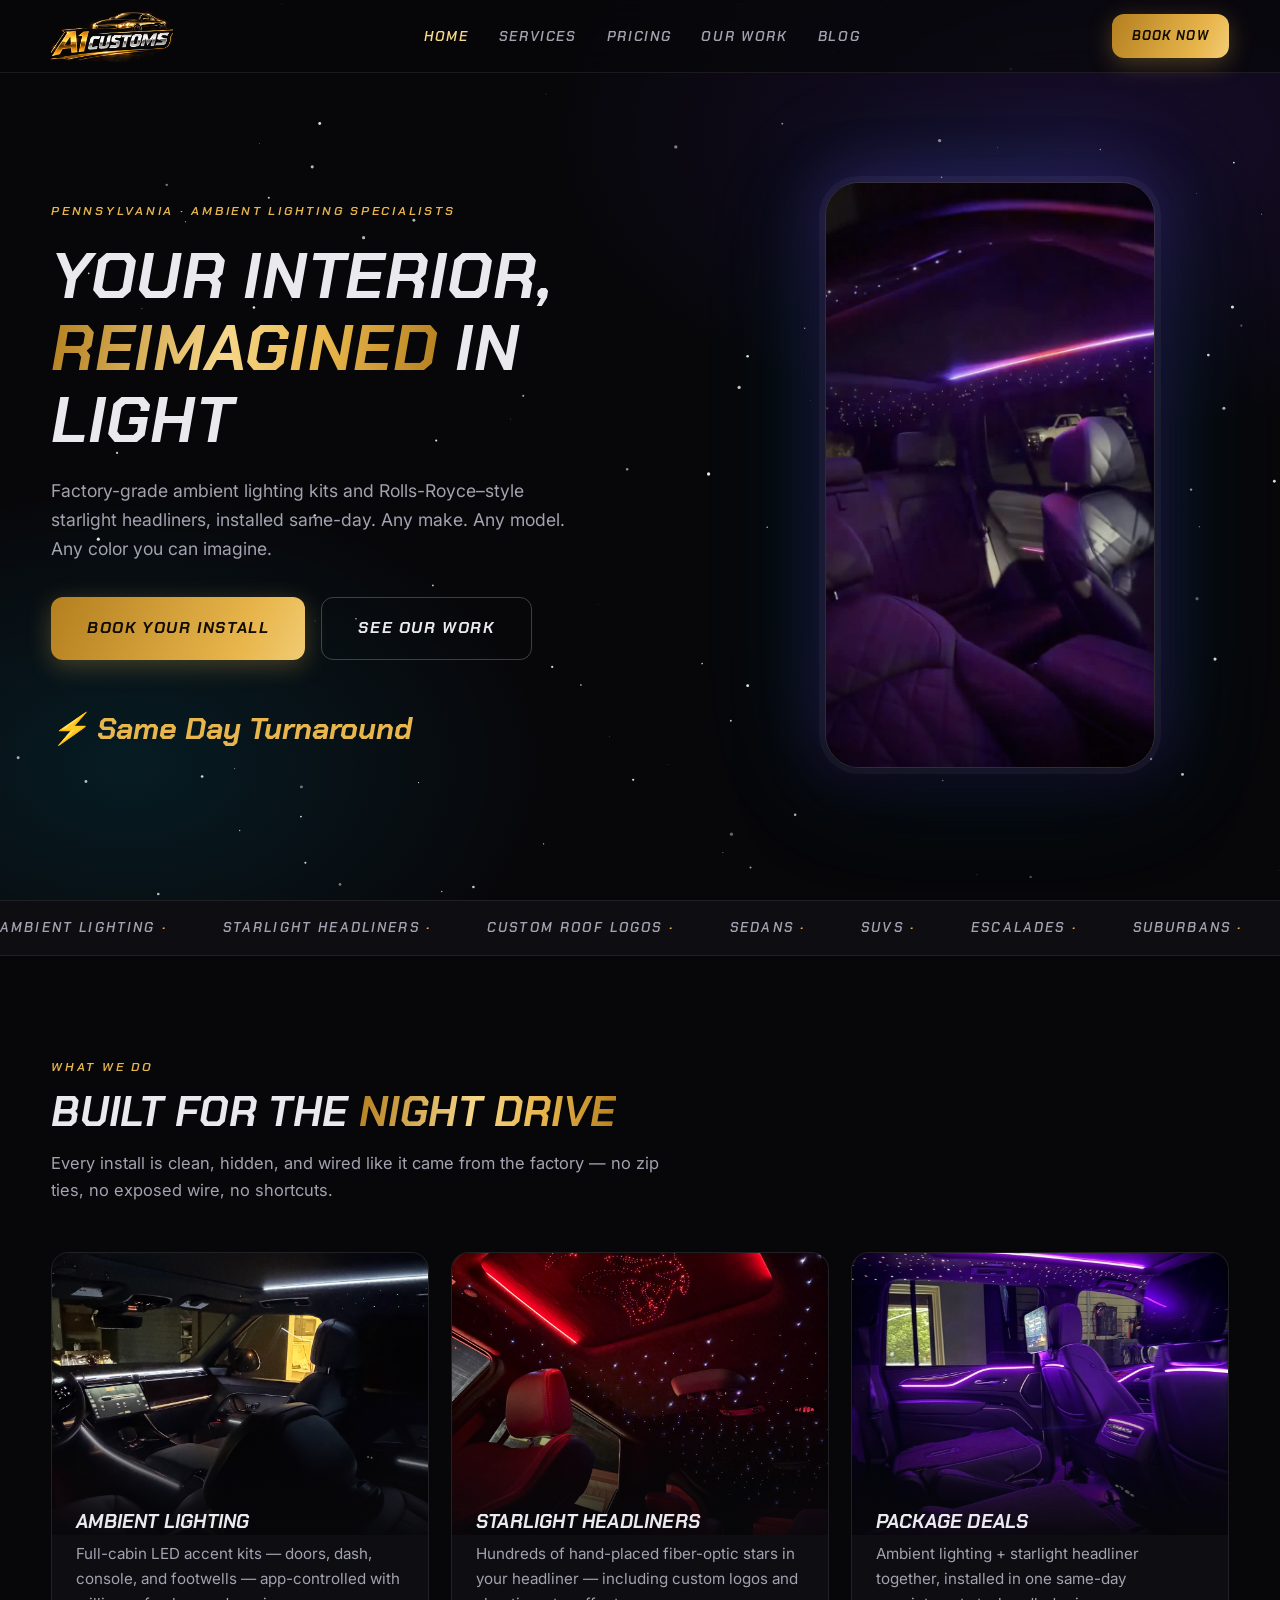
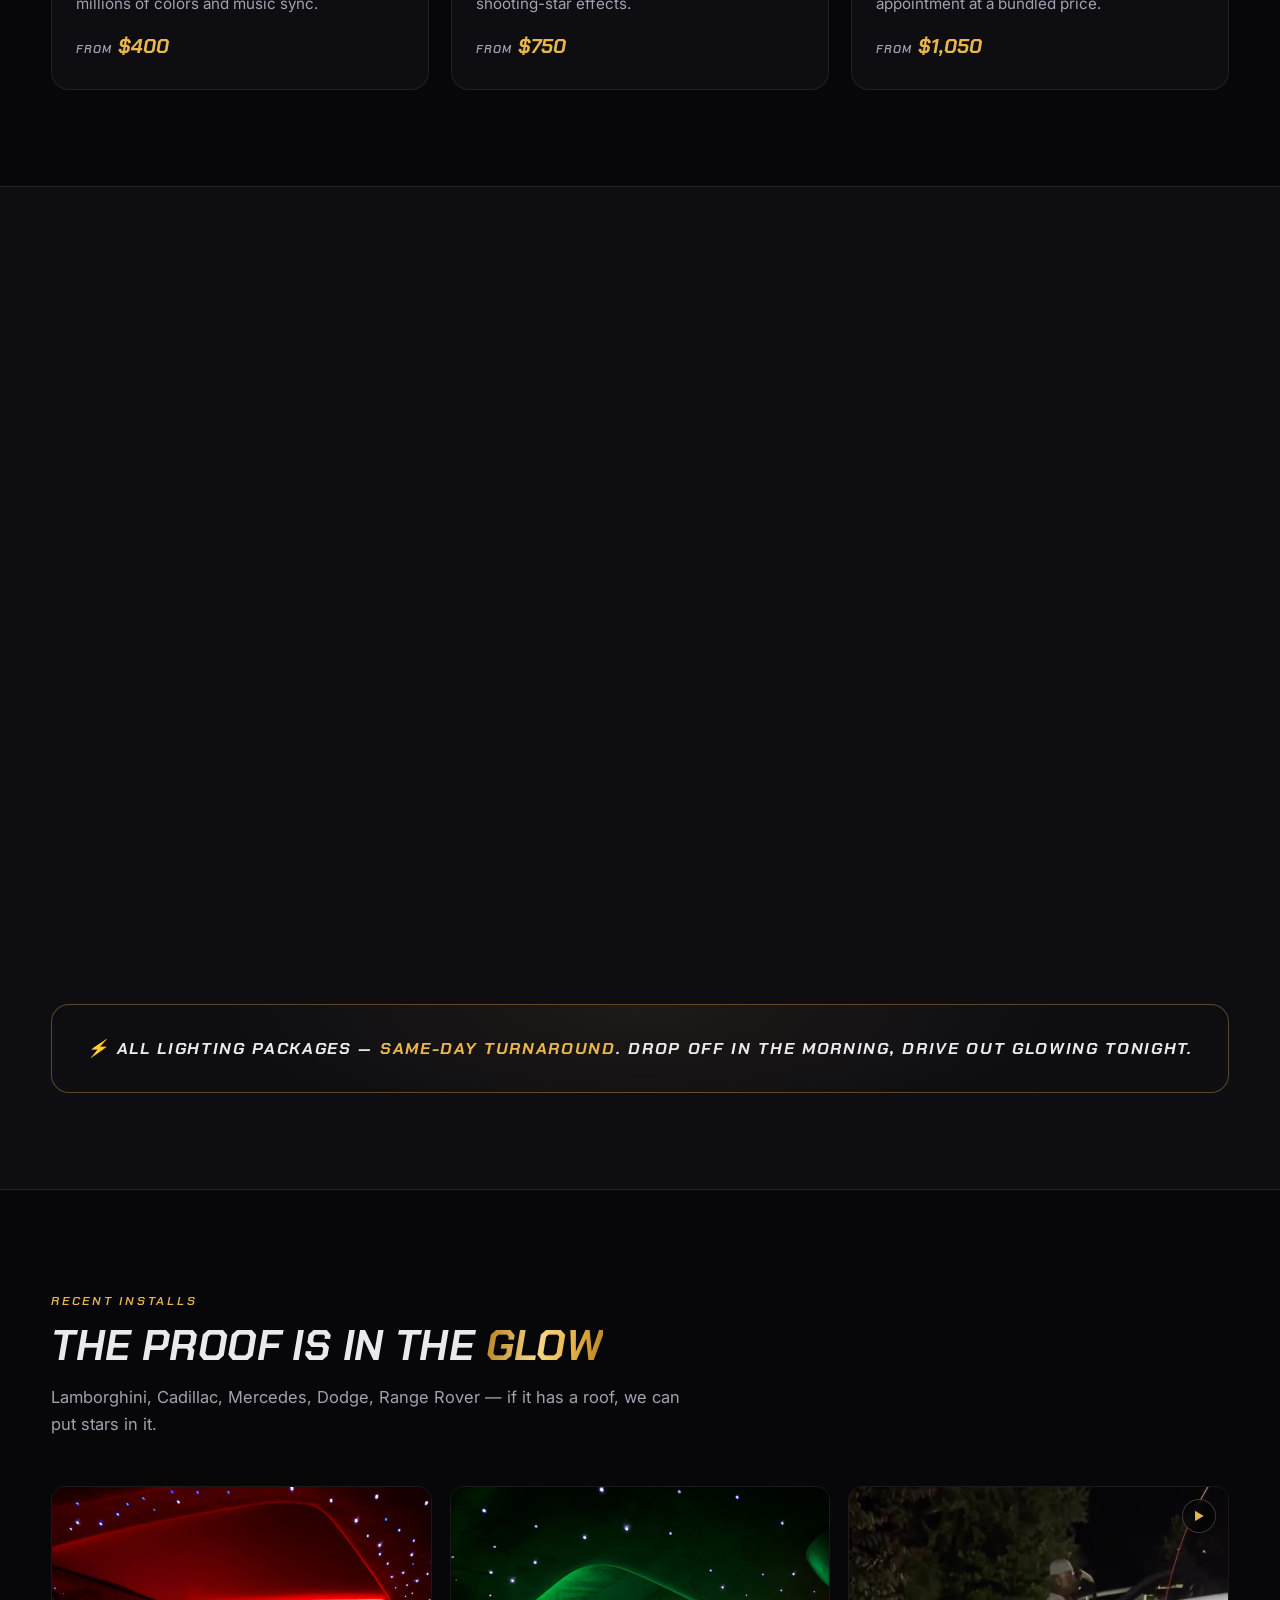
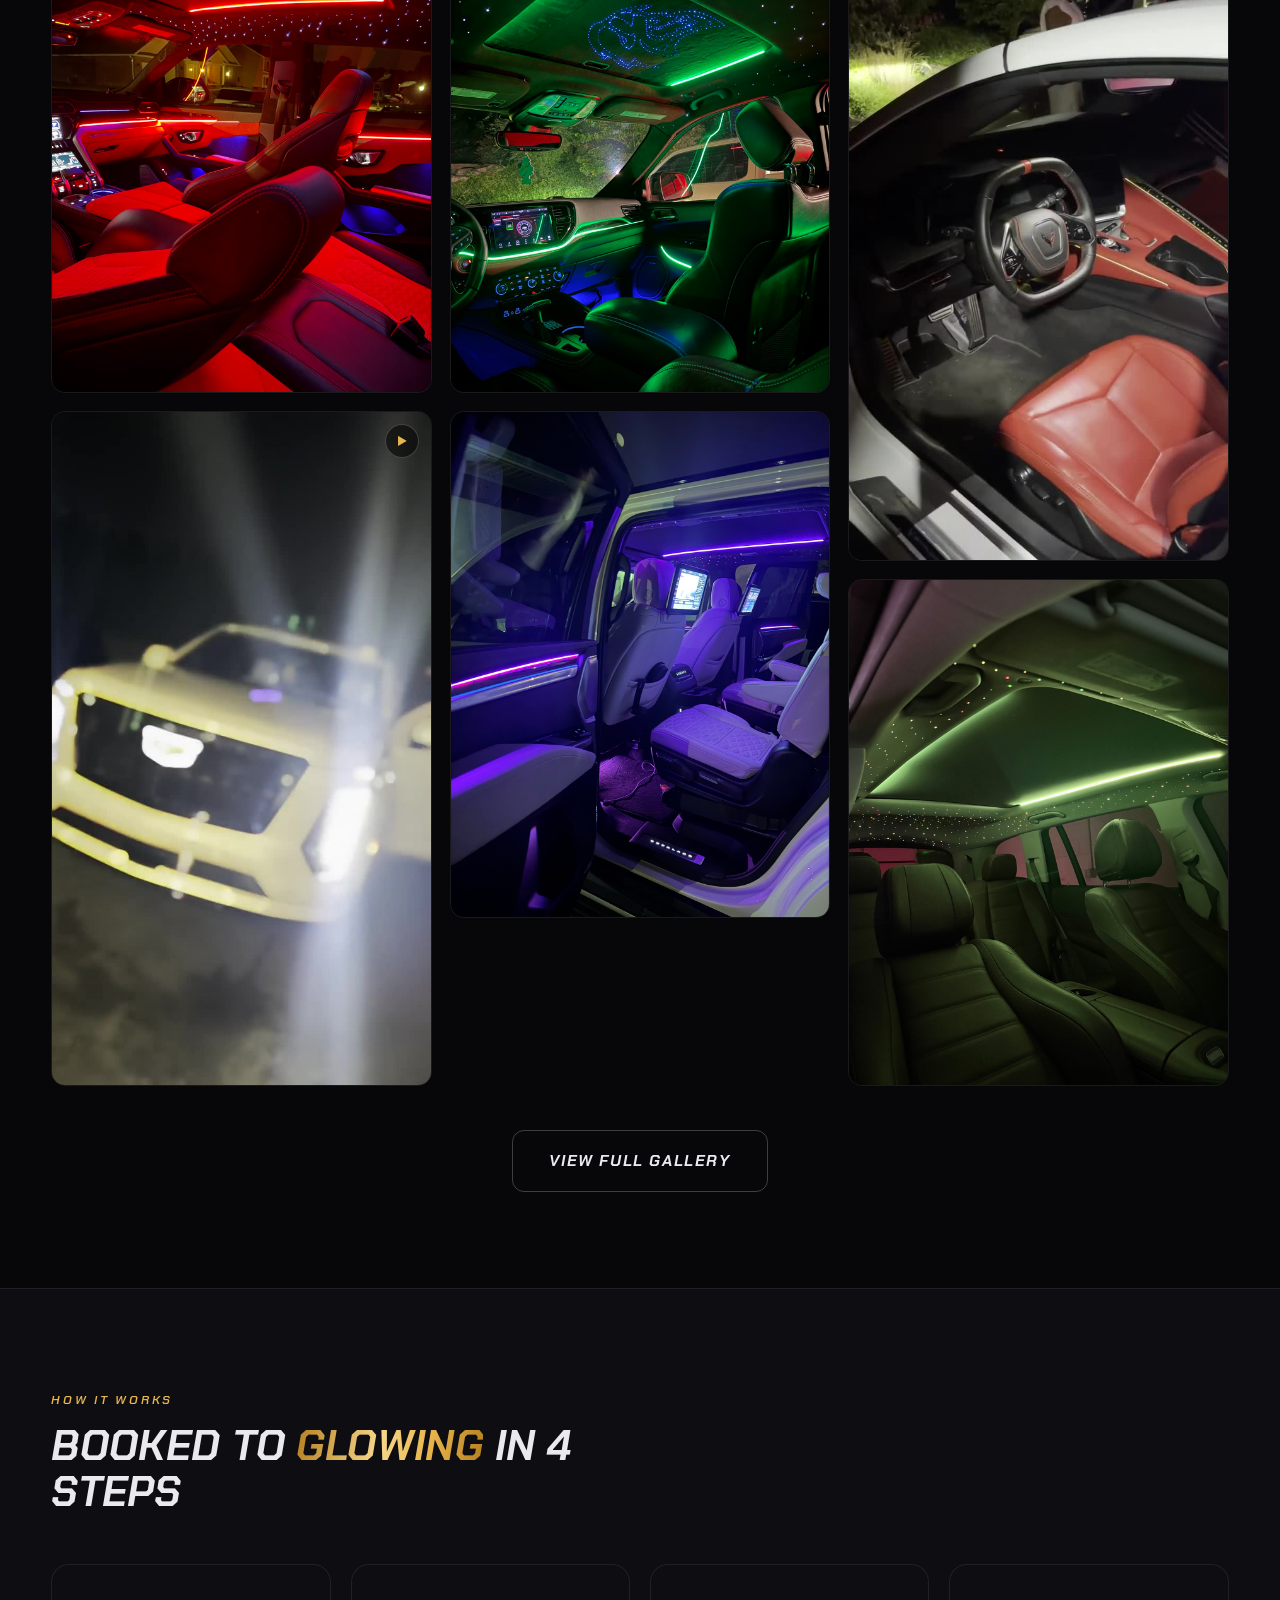
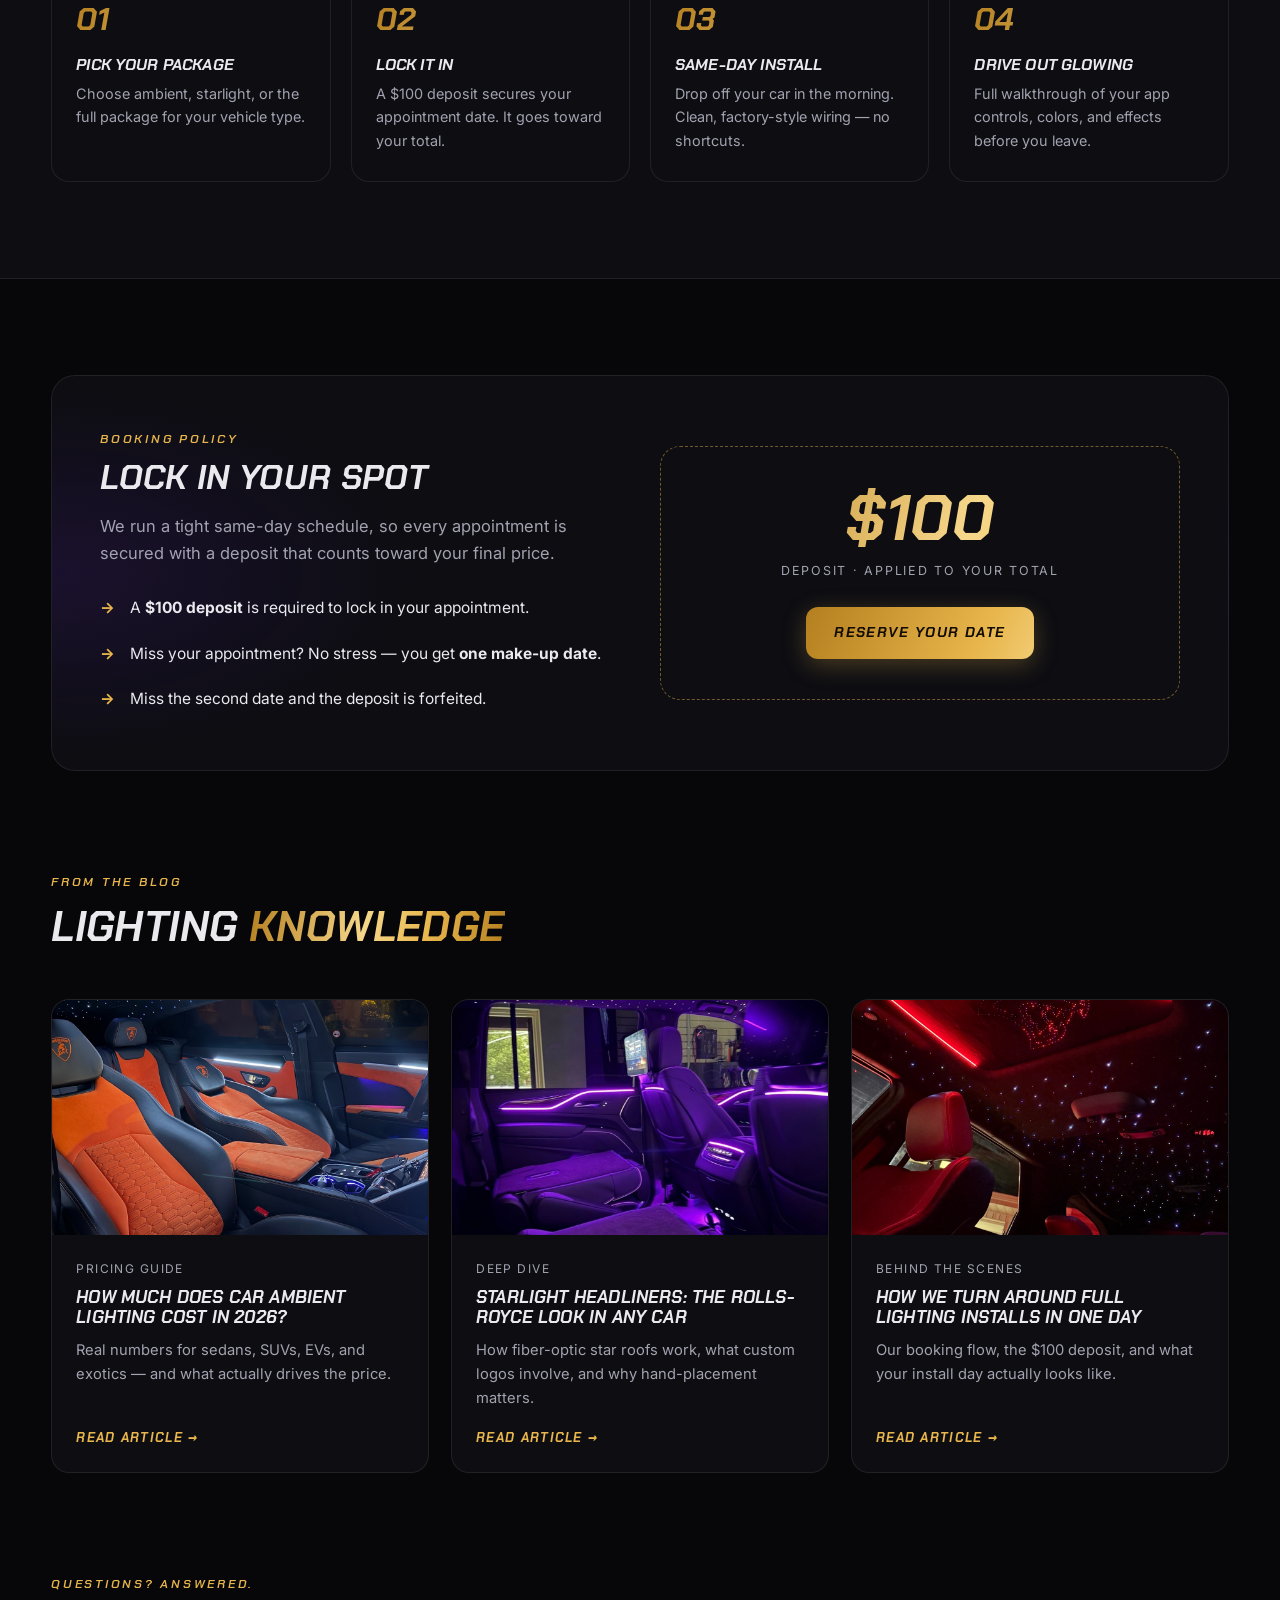
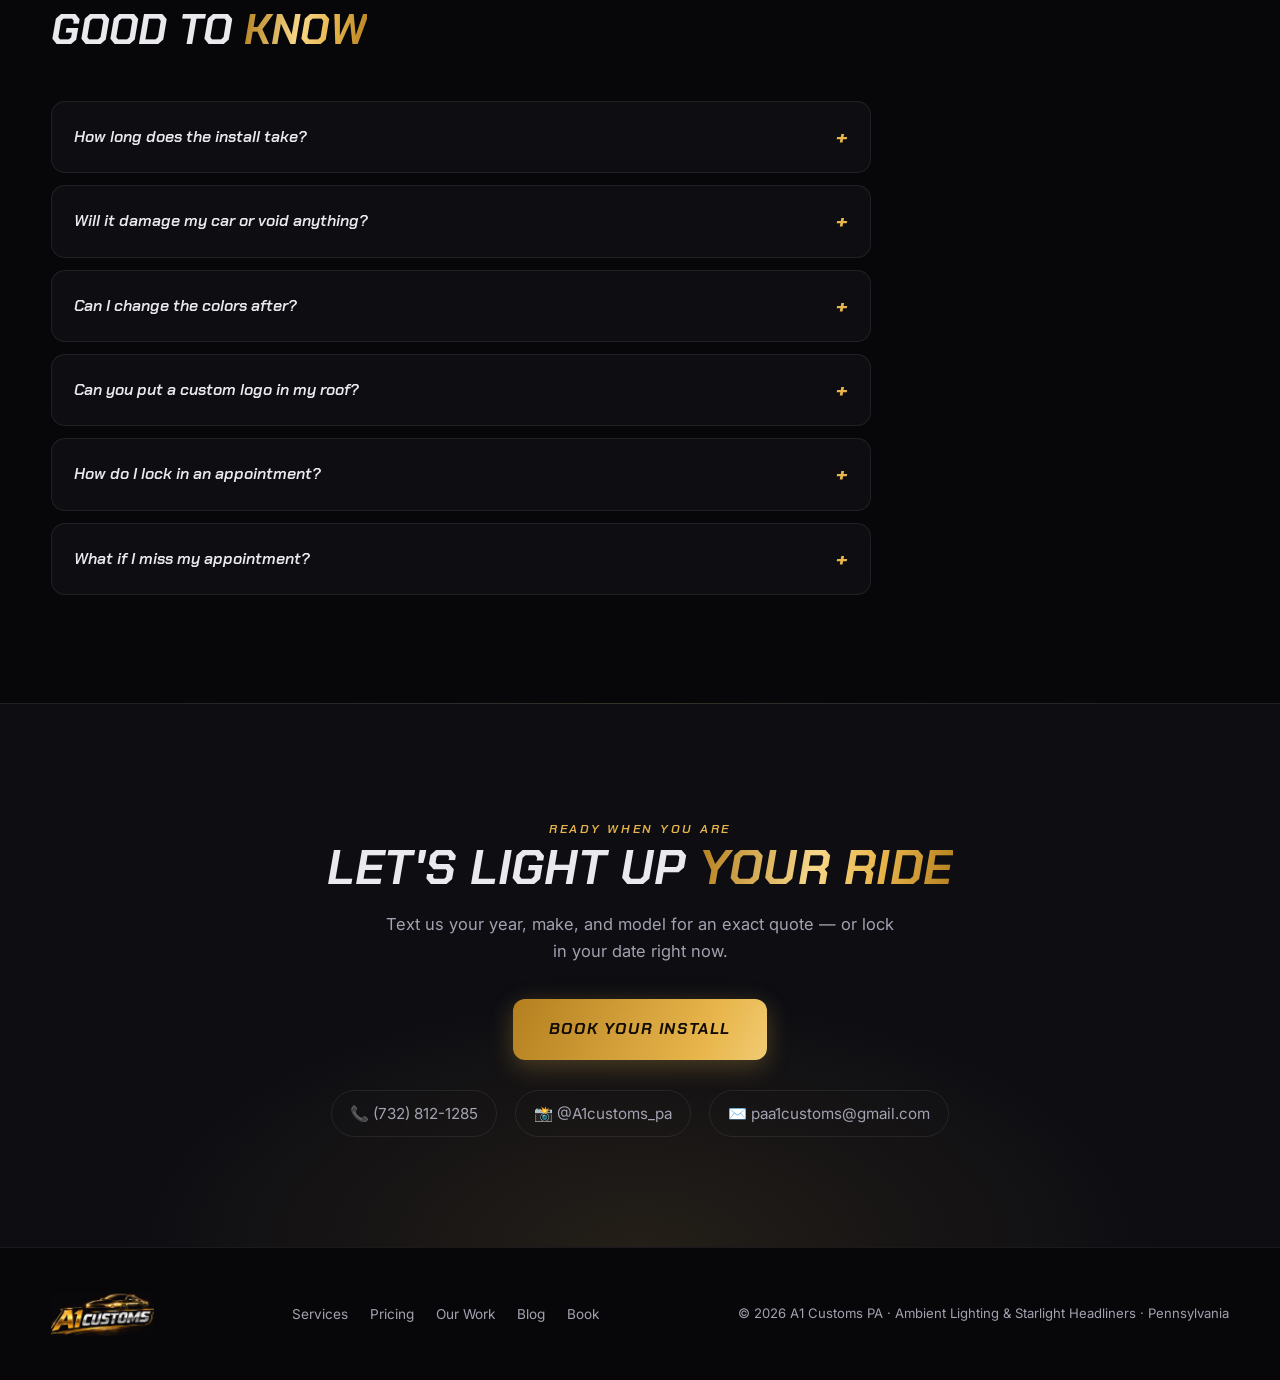
==== index.html @ bf13da64 "Hero: replace stats row with bold gold Same Day Turnaround Co-Authored-By: Claude Fable 5 <noreply@a" ====
<!DOCTYPE html>
<html lang="en">
<head>
  <meta charset="UTF-8" />
  <meta name="viewport" content="width=device-width, initial-scale=1.0" />
  <title>A1 Customs PA — Ambient Lighting &amp; Starlight Headliners | Same-Day Install</title>
  <meta name="description" content="Custom ambient lighting and starlight headliner installs in Pennsylvania. Same-day turnaround on all lighting packages. Sedans from $400, starlights from $750. Book with a $100 deposit." />
  <meta property="og:title" content="A1 Customs PA — Ambient Lighting & Starlight Headliners" />
  <meta property="og:description" content="Custom interior lighting for your car. Same-day turnaround. Book with a $100 deposit." />
  <meta property="og:image" content="assets/img/urus-red-starlight.jpg" />
  <meta property="og:type" content="website" />
  <link rel="icon" type="image/png" href="assets/img/logo.png" />
  <link rel="preconnect" href="https://fonts.googleapis.com" />
  <link rel="preconnect" href="https://fonts.gstatic.com" crossorigin />
  <link href="https://fonts.googleapis.com/css2?family=Chakra+Petch:ital,wght@0,600;0,700;1,600;1,700&family=Inter:wght@400;500;600&display=swap" rel="stylesheet" />
  <link rel="stylesheet" href="css/style.css" />
  <script type="application/ld+json">
  {
    "@context": "https://schema.org",
    "@type": "AutoRepair",
    "name": "A1 Customs PA",
    "description": "Custom automotive ambient lighting and starlight headliner installation with same-day turnaround.",
    "telephone": "+1-732-812-1285",
    "email": "paa1customs@gmail.com",
    "areaServed": "Pennsylvania",
    "sameAs": ["https://www.instagram.com/a1customs_pa"],
    "priceRange": "$400-$1500",
    "image": "assets/img/urus-red-starlight.jpg"
  }
  </script>
  <script type="application/ld+json">
  {
    "@context": "https://schema.org",
    "@type": "FAQPage",
    "mainEntity": [
      {"@type": "Question", "name": "How long does a car ambient lighting or starlight install take?", "acceptedAnswer": {"@type": "Answer", "text": "One day. Drop your car off in the morning and pick it up that evening — every A1 Customs PA lighting package is same-day turnaround."}},
      {"@type": "Question", "name": "Will installing ambient lighting damage my car?", "acceptedAnswer": {"@type": "Answer", "text": "No. Panels are removed with proper trim tools, wiring is hidden and tapped cleanly so it won't drain the battery or cause error codes, and everything returns to factory fit."}},
      {"@type": "Question", "name": "Can I change the ambient lighting colors?", "acceptedAnswer": {"@type": "Answer", "text": "Yes — you control millions of colors, brightness, zones, and music-sync modes from your phone."}},
      {"@type": "Question", "name": "Can you put a custom logo in a starlight headliner?", "acceptedAnswer": {"@type": "Answer", "text": "Yes. Stars are hand-placed one at a time, so they can be shaped into custom logos. Logo work is quoted per design."}},
      {"@type": "Question", "name": "How do I book an appointment?", "acceptedAnswer": {"@type": "Answer", "text": "Send a booking request online, A1 Customs PA confirms your date by text, then a $100 deposit locks it in and counts toward your total."}},
      {"@type": "Question", "name": "What happens if I miss my appointment?", "acceptedAnswer": {"@type": "Answer", "text": "You get one free make-up date. If the second appointment is missed, the deposit is forfeited."}}
    ]
  }
  </script>
</head>
<body>

  <nav class="nav">
    <div class="container nav-inner">
      <a class="nav-logo" href="index.html"><img src="assets/img/logo-tight.png" alt="A1 Customs PA" /></a>
      <ul class="nav-links">
        <li><a href="index.html" class="active">Home</a></li>
        <li><a href="index.html#services">Services</a></li>
        <li><a href="index.html#pricing">Pricing</a></li>
        <li><a href="gallery.html">Our Work</a></li>
        <li><a href="blog/index.html">Blog</a></li>
      </ul>
      <div style="display:flex;align-items:center;gap:14px;">
        <a href="book.html" class="btn btn-gold">Book Now</a>
        <button class="nav-burger" aria-label="Menu"><span></span><span></span><span></span></button>
      </div>
    </div>
  </nav>

  <!-- HERO -->
  <header class="hero">
    <canvas id="starfield"></canvas>
    <div class="container hero-grid">
      <div>
        <span class="eyebrow">Pennsylvania · Ambient Lighting Specialists</span>
        <h1>Your Interior, <span class="gold-text">Reimagined</span> In Light</h1>
        <p class="hero-sub">
          Factory-grade ambient lighting kits and Rolls-Royce–style starlight headliners,
          installed same-day. Any make. Any model. Any color you can imagine.
        </p>
        <div class="hero-ctas">
          <a href="book.html" class="btn btn-gold btn-lg">Book Your Install</a>
          <a href="gallery.html" class="btn btn-ghost btn-lg">See Our Work</a>
        </div>
        <div class="hero-stats">
          <div class="hero-stat"><div class="num" style="font-size:1.9rem; font-weight:700;">⚡ Same Day Turnaround</div></div>
        </div>
      </div>
      <div class="hero-media">
        <div class="phone-frame">
          <video src="assets/video/rainbow-starlight.mp4" poster="assets/poster/rainbow-starlight.jpg" autoplay muted loop playsinline></video>
        </div>
      </div>
    </div>
  </header>

  <!-- TICKER -->
  <div class="ticker" aria-hidden="true">
    <div class="ticker-track">
      <span>Ambient Lighting <b>·</b></span><span>Starlight Headliners <b>·</b></span><span>Custom Roof Logos <b>·</b></span><span>Sedans <b>·</b></span><span>SUVs <b>·</b></span><span>Escalades <b>·</b></span><span>Suburbans <b>·</b></span><span>Denalis <b>·</b></span><span>EVs <b>·</b></span><span>Exotics <b>·</b></span>
      <span>Ambient Lighting <b>·</b></span><span>Starlight Headliners <b>·</b></span><span>Custom Roof Logos <b>·</b></span><span>Sedans <b>·</b></span><span>SUVs <b>·</b></span><span>Escalades <b>·</b></span><span>Suburbans <b>·</b></span><span>Denalis <b>·</b></span><span>EVs <b>·</b></span><span>Exotics <b>·</b></span>
    </div>
  </div>

  <!-- SERVICES -->
  <section class="section" id="services">
    <div class="container">
      <div class="section-head reveal">
        <span class="eyebrow">What We Do</span>
        <h2>Built For The <span class="gold-text">Night Drive</span></h2>
        <p>Every install is clean, hidden, and wired like it came from the factory — no zip ties, no exposed wire, no shortcuts.</p>
      </div>
      <div class="cards-3">
        <article class="svc-card reveal">
          <div class="media"><img src="assets/img/rangerover-white-ambient.jpg" alt="Ambient lighting install in a Range Rover" loading="lazy" /></div>
          <div class="body">
            <h3>Ambient Lighting</h3>
            <p>Full-cabin LED accent kits — doors, dash, console, and footwells — app-controlled with millions of colors and music sync.</p>
            <span class="price-tag"><small>FROM</small>$400</span>
          </div>
        </article>
        <article class="svc-card reveal">
          <div class="media"><img src="assets/img/hellcat-red-starlight.jpg" alt="Starlight headliner with custom Hellcat logo" loading="lazy" /></div>
          <div class="body">
            <h3>Starlight Headliners</h3>
            <p>Hundreds of hand-placed fiber-optic stars in your headliner — including custom logos and shooting-star effects.</p>
            <span class="price-tag"><small>FROM</small>$750</span>
          </div>
        </article>
        <article class="svc-card reveal">
          <div class="media"><img src="assets/img/escalade-purple-starlight.jpg" alt="Escalade package deal with starlight and ambient lighting" loading="lazy" /></div>
          <div class="body">
            <h3>Package Deals</h3>
            <p>Ambient lighting + starlight headliner together, installed in one same-day appointment at a bundled price.</p>
            <span class="price-tag"><small>FROM</small>$1,050</span>
          </div>
        </article>
      </div>
    </div>
  </section>

  <!-- PRICING -->
  <section class="section" id="pricing" style="background: var(--bg-2); border-top:1px solid var(--line); border-bottom:1px solid var(--line);">
    <div class="container">
      <div class="section-head reveal">
        <span class="eyebrow">Transparent Pricing</span>
        <h2>Straightforward. <span class="gold-text">No Surprises.</span></h2>
        <p>Prices are starting points by vehicle type — text us your year, make, and model for an exact quote.</p>
      </div>
      <div class="pricing-wrap">
        <div class="price-col reveal" style="background: var(--bg);">
          <h3>Ambient Lighting</h3>
          <p class="col-sub">Full-cabin LED accent kit, app-controlled</p>
          <ul class="price-rows">
            <li><span class="veh">American Cars<small>Basic ambient package</small></span><span class="amt">$400</span></li>
            <li><span class="veh">Foreign Cars<small>Import-spec kits</small></span><span class="amt">$450</span></li>
            <li><span class="veh">Electric Cars<small>Tesla, Rivian &amp; more</small></span><span class="amt"><small>FROM</small>$550</span></li>
          </ul>
          <a href="book.html" class="btn btn-ghost">Book Ambient</a>
        </div>
        <div class="price-col featured reveal">
          <span class="tag">Most Popular</span>
          <h3>Starlight Headliners</h3>
          <p class="col-sub">Fiber-optic stars, custom logos available</p>
          <ul class="price-rows">
            <li><span class="veh">Sedans<small>All makes</small></span><span class="amt"><small>FROM</small>$750</span></li>
            <li><span class="veh">SUVs<small>Standard size</small></span><span class="amt"><small>FROM</small>$825</span></li>
            <li><span class="veh">Large SUVs<small>Escalade · Suburban · Denali</small></span><span class="amt">$1,150</span></li>
          </ul>
          <a href="book.html" class="btn btn-gold">Book Starlight</a>
        </div>
        <div class="price-col reveal" style="background: var(--bg);">
          <h3>Package Deals</h3>
          <p class="col-sub">Ambient + starlight, one appointment</p>
          <ul class="price-rows">
            <li><span class="veh">Sedan Package<small>Ambient + starlight</small></span><span class="amt"><small>FROM</small>$1,050</span></li>
            <li><span class="veh">SUV Package<small>Ambient + starlight</small></span><span class="amt"><small>FROM</small>$1,250</span></li>
            <li><span class="veh">Large SUV Package<small>Escalade · Suburban · Denali</small></span><span class="amt"><small>FROM</small>$1,500</span></li>
          </ul>
          <a href="book.html" class="btn btn-ghost">Book Package</a>
        </div>
      </div>
      <div class="same-day reveal">⚡ All lighting packages — <b>same-day turnaround</b>. Drop off in the morning, drive out glowing tonight.</div>
    </div>
  </section>

  <!-- GALLERY PREVIEW -->
  <section class="section" id="work">
    <div class="container">
      <div class="section-head reveal">
        <span class="eyebrow">Recent Installs</span>
        <h2>The Proof Is In The <span class="gold-text">Glow</span></h2>
        <p>Lamborghini, Cadillac, Mercedes, Dodge, Range Rover — if it has a roof, we can put stars in it.</p>
      </div>
      <div class="masonry">
        <div class="g-item reveal"><img src="assets/img/urus-red-starlight.jpg" alt="Lamborghini Urus red starlight interior" loading="lazy" /><span class="cap">Lamborghini Urus · Red Starlight</span></div>
        <div class="g-item reveal" data-video="assets/video/escalade-grille-night.mp4"><video src="assets/video/escalade-grille-night.mp4" poster="assets/poster/escalade-grille-night.jpg" muted loop playsinline preload="none"></video><span class="play-badge">▶</span><span class="cap">Escalade · Front Grille Lighting</span></div>
        <div class="g-item reveal"><img src="assets/img/hellcat-green-starlight.jpg" alt="Custom Hellcat logo starlight headliner in green" loading="lazy" /><span class="cap">Custom Hellcat Logo Roof</span></div>
        <div class="g-item reveal"><img src="assets/img/large-suv-purple-ambient.jpg" alt="Large SUV purple ambient lighting" loading="lazy" /><span class="cap">Large SUV · Full Ambient</span></div>
        <div class="g-item reveal" data-video="assets/video/corvette-blue-ambient.mp4"><video src="assets/video/corvette-blue-ambient.mp4" poster="assets/poster/corvette-blue-ambient.jpg" muted loop playsinline preload="none"></video><span class="play-badge">▶</span><span class="cap">Corvette · Blue Ambient</span></div>
        <div class="g-item reveal"><img src="assets/img/suv-green-starlight-roof.jpg" alt="Mercedes SUV green starlight roof" loading="lazy" /><span class="cap">Mercedes GLS · Starlight Roof</span></div>
      </div>
      <div style="text-align:center; margin-top:44px;" class="reveal">
        <a href="gallery.html" class="btn btn-ghost btn-lg">View Full Gallery</a>
      </div>
    </div>
  </section>

  <!-- PROCESS -->
  <section class="section" style="background: var(--bg-2); border-top:1px solid var(--line); border-bottom:1px solid var(--line);">
    <div class="container">
      <div class="section-head reveal">
        <span class="eyebrow">How It Works</span>
        <h2>Booked To <span class="gold-text">Glowing</span> In 4 Steps</h2>
      </div>
      <div class="steps">
        <div class="step reveal"><h3>Pick Your Package</h3><p>Choose ambient, starlight, or the full package for your vehicle type.</p></div>
        <div class="step reveal"><h3>Lock It In</h3><p>A $100 deposit secures your appointment date. It goes toward your total.</p></div>
        <div class="step reveal"><h3>Same-Day Install</h3><p>Drop off your car in the morning. Clean, factory-style wiring — no shortcuts.</p></div>
        <div class="step reveal"><h3>Drive Out Glowing</h3><p>Full walkthrough of your app controls, colors, and effects before you leave.</p></div>
      </div>
    </div>
  </section>

  <!-- DEPOSIT POLICY -->
  <section class="section">
    <div class="container">
      <div class="deposit-box reveal">
        <div>
          <span class="eyebrow">Booking Policy</span>
          <h2>Lock In Your Spot</h2>
          <p>We run a tight same-day schedule, so every appointment is secured with a deposit that counts toward your final price.</p>
          <ul class="deposit-rules">
            <li>A <b>$100 deposit</b> is required to lock in your appointment.</li>
            <li>Miss your appointment? No stress — you get <b>one make-up date</b>.</li>
            <li>Miss the second date and the deposit is forfeited.</li>
          </ul>
        </div>
        <div class="deposit-amount">
          <div class="big">$100</div>
          <div class="sub">Deposit · Applied to your total</div>
          <a href="book.html" class="btn btn-gold" style="margin-top:26px;">Reserve Your Date</a>
        </div>
      </div>
    </div>
  </section>

  <!-- BLOG PREVIEW -->
  <section class="section" style="padding-top: 0;">
    <div class="container">
      <div class="section-head reveal">
        <span class="eyebrow">From The Blog</span>
        <h2>Lighting <span class="gold-text">Knowledge</span></h2>
      </div>
      <div class="cards-3">
        <a class="blog-card reveal" href="blog/ambient-lighting-cost.html">
          <div class="media"><img src="assets/img/urus-orange-interior.jpg" alt="" loading="lazy" /></div>
          <div class="body">
            <div class="meta">Pricing Guide</div>
            <h3>How Much Does Car Ambient Lighting Cost in 2026?</h3>
            <p>Real numbers for sedans, SUVs, EVs, and exotics — and what actually drives the price.</p>
            <span class="read">Read Article →</span>
          </div>
        </a>
        <a class="blog-card reveal" href="blog/starlight-headliners.html">
          <div class="media"><img src="assets/img/escalade-purple-starlight.jpg" alt="" loading="lazy" /></div>
          <div class="body">
            <div class="meta">Deep Dive</div>
            <h3>Starlight Headliners: The Rolls-Royce Look In Any Car</h3>
            <p>How fiber-optic star roofs work, what custom logos involve, and why hand-placement matters.</p>
            <span class="read">Read Article →</span>
          </div>
        </a>
        <a class="blog-card reveal" href="blog/same-day-installs.html">
          <div class="media"><img src="assets/img/hellcat-red-starlight.jpg" alt="" loading="lazy" /></div>
          <div class="body">
            <div class="meta">Behind The Scenes</div>
            <h3>How We Turn Around Full Lighting Installs In One Day</h3>
            <p>Our booking flow, the $100 deposit, and what your install day actually looks like.</p>
            <span class="read">Read Article →</span>
          </div>
        </a>
      </div>
    </div>
  </section>

  <!-- FAQ -->
  <section class="section" id="faq" style="padding-top:0;">
    <div class="container">
      <div class="section-head reveal">
        <span class="eyebrow">Questions? Answered.</span>
        <h2>Good To <span class="gold-text">Know</span></h2>
      </div>
      <div class="faq-list">
        <details class="reveal">
          <summary>How long does the install take?</summary>
          <p class="faq-a">One day. Drop your car off in the morning, pick it up glowing that evening — every package we offer is same-day turnaround.</p>
        </details>
        <details class="reveal">
          <summary>Will it damage my car or void anything?</summary>
          <p class="faq-a">No. Panels come off with proper trim tools (no pry marks, no broken clips), wiring is hidden and tapped cleanly so it won't drain your battery or throw error codes, and everything goes back to factory fit.</p>
        </details>
        <details class="reveal">
          <summary>Can I change the colors after?</summary>
          <p class="faq-a">Yes — you control everything from your phone: millions of colors, brightness, zones, and music-sync modes. We walk you through the app before you drive off.</p>
        </details>
        <details class="reveal">
          <summary>Can you put a custom logo in my roof?</summary>
          <p class="faq-a">Yes. Because every star is hand-placed, we can shape them into logos — like the Hellcat roofs in our gallery. Send us your idea and we'll quote it.</p>
        </details>
        <details class="reveal">
          <summary>How do I lock in an appointment?</summary>
          <p class="faq-a">Send a booking request (2 minutes), we confirm your date by text, then a $100 deposit locks it in — and it counts toward your total, so it costs you nothing extra.</p>
        </details>
        <details class="reveal">
          <summary>What if I miss my appointment?</summary>
          <p class="faq-a">Life happens — you get one free make-up date, no questions asked. Miss the second one and the deposit is forfeited.</p>
        </details>
      </div>
    </div>
  </section>

  <!-- CONTACT -->
  <section class="contact-band" id="contact">
    <div class="container">
      <span class="eyebrow">Ready When You Are</span>
      <h2>Let's Light Up <span class="gold-text">Your Ride</span></h2>
      <p>Text us your year, make, and model for an exact quote — or lock in your date right now.</p>
      <a href="book.html" class="btn btn-gold btn-lg">Book Your Install</a>
      <div class="contact-links">
        <a href="tel:+17328121285">📞 (732) 812-1285</a>
        <a href="https://www.instagram.com/a1customs_pa" target="_blank" rel="noopener">📸 @A1customs_pa</a>
        <a href="mailto:paa1customs@gmail.com">✉️ paa1customs@gmail.com</a>
      </div>
    </div>
  </section>

  <footer>
    <div class="container foot-inner">
      <img src="assets/img/logo-tight.png" alt="A1 Customs PA" />
      <div class="foot-links">
        <a href="index.html#services">Services</a>
        <a href="index.html#pricing">Pricing</a>
        <a href="gallery.html">Our Work</a>
        <a href="blog/index.html">Blog</a>
        <a href="book.html">Book</a>
      </div>
      <p>© 2026 A1 Customs PA · Ambient Lighting &amp; Starlight Headliners · Pennsylvania</p>
    </div>
  </footer>

  <div class="lightbox"><button class="lightbox-close" aria-label="Close">×</button><div class="lb-slot"></div></div>
  <div class="action-bar">
    <a href="tel:+17328121285">📞 Call</a>
    <a href="sms:+17328121285">💬 Text</a>
    <a href="book.html" class="ab-book">⚡ Book Now</a>
  </div>

  <script src="js/main.js"></script>
</body>
</html>
---- css/style.css ----
/* ============================================================
   A1 CUSTOMS PA — ambient lighting & starlight headliners
   Black chrome + gold, with RGB ambient glow accents
   ============================================================ */

:root {
  --bg: #07070a;
  --bg-2: #0d0d12;
  --bg-3: #14141b;
  --line: rgba(255, 255, 255, 0.08);
  --text: #e9e9ee;
  --muted: #a2a2b0;
  --gold: #e8b64c;
  --gold-2: #f6d78a;
  --gold-deep: #b47f1f;
  --glow-a: #7b2ff7; /* purple */
  --glow-b: #00d4ff; /* cyan   */
  --glow-c: #ff2d78; /* magenta*/
  --radius: 18px;
  --font-display: "Chakra Petch", sans-serif;
  --font-body: "Inter", -apple-system, sans-serif;
}

* { margin: 0; padding: 0; box-sizing: border-box; }
html { scroll-behavior: smooth; }

body {
  background: var(--bg);
  color: var(--text);
  font-family: var(--font-body);
  font-size: 16.5px;
  line-height: 1.65;
  -webkit-font-smoothing: antialiased;
  overflow-x: hidden;
}

img, video { max-width: 100%; display: block; }
a { color: inherit; text-decoration: none; }

h1, h2, h3, h4 {
  font-family: var(--font-display);
  font-weight: 700;
  font-style: italic;
  letter-spacing: 0.01em;
  line-height: 1.12;
  text-transform: uppercase;
}

.container { width: min(1180px, 92%); margin: 0 auto; }

::selection { background: var(--gold); color: #000; }

/* ---------- gold + glow utilities ---------- */
.gold-text {
  background: linear-gradient(100deg, var(--gold-deep) 0%, var(--gold-2) 45%, var(--gold) 70%, var(--gold-deep) 100%);
  -webkit-background-clip: text;
  background-clip: text;
  color: transparent;
}
.ambient-line {
  height: 2px;
  border: 0;
  background: linear-gradient(90deg, transparent, var(--glow-a), var(--glow-b), var(--glow-c), transparent);
  filter: drop-shadow(0 0 6px rgba(123, 47, 247, 0.8));
}

.eyebrow {
  font-family: var(--font-display);
  font-style: italic;
  font-weight: 600;
  text-transform: uppercase;
  letter-spacing: 0.22em;
  font-size: 0.78rem;
  color: var(--gold);
}

.section { padding: 96px 0; position: relative; }
.section-head { max-width: 640px; margin-bottom: 48px; }
.section-head h2 { font-size: clamp(1.7rem, 3.6vw, 2.6rem); margin: 10px 0 14px; }
.section-head p { color: var(--muted); }

/* ---------- nav ---------- */
.nav {
  position: fixed; inset: 0 0 auto 0; z-index: 60;
  backdrop-filter: blur(14px);
  -webkit-backdrop-filter: blur(14px);
  background: rgba(7, 7, 10, 0.72);
  border-bottom: 1px solid var(--line);
  transition: background 0.3s ease;
}
.nav-inner {
  display: flex; align-items: center; justify-content: space-between;
  height: 72px;
}
.nav-logo img { height: 52px; width: auto; mix-blend-mode: screen; }
.nav-links { display: flex; align-items: center; gap: 30px; list-style: none; }
.nav-links a {
  font-family: var(--font-display); font-style: italic; font-weight: 600;
  font-size: 0.86rem; letter-spacing: 0.12em; text-transform: uppercase;
  color: var(--muted); transition: color 0.2s;
}
.nav-links a:hover, .nav-links a.active { color: var(--gold-2); }

.btn {
  display: inline-flex; align-items: center; justify-content: center; gap: 10px;
  font-family: var(--font-display); font-style: italic; font-weight: 700;
  text-transform: uppercase; letter-spacing: 0.1em; font-size: 0.9rem;
  padding: 14px 28px; border-radius: 12px; border: 0; cursor: pointer;
  transition: transform 0.18s ease, box-shadow 0.18s ease, filter 0.18s;
}
.btn-gold {
  background: linear-gradient(115deg, var(--gold-deep), var(--gold) 40%, var(--gold-2) 60%, var(--gold-deep));
  background-size: 200% 100%;
  color: #120c02;
  box-shadow: 0 6px 24px rgba(232, 182, 76, 0.28);
}
.btn-gold:hover { transform: translateY(-2px); background-position: 100% 0; box-shadow: 0 10px 34px rgba(232, 182, 76, 0.4); }
.btn-ghost {
  background: transparent; color: var(--text);
  border: 1px solid rgba(255, 255, 255, 0.22);
}
.btn-ghost:hover { border-color: var(--gold); color: var(--gold-2); transform: translateY(-2px); }
.btn-lg { padding: 17px 36px; font-size: 1rem; }
.nav .btn { padding: 11px 20px; font-size: 0.8rem; }

.nav-burger { display: none; background: none; border: 0; cursor: pointer; padding: 8px; }
.nav-burger span { display: block; width: 24px; height: 2px; background: var(--text); margin: 5px 0; transition: 0.25s; }

/* ---------- hero ---------- */
.hero {
  position: relative; min-height: 100svh;
  display: flex; align-items: center;
  padding: 130px 0 80px;
  overflow: hidden;
  background:
    radial-gradient(900px 500px at 85% 15%, rgba(123, 47, 247, 0.14), transparent 60%),
    radial-gradient(700px 460px at 10% 85%, rgba(0, 212, 255, 0.1), transparent 60%),
    var(--bg);
}
#starfield { position: absolute; inset: 0; width: 100%; height: 100%; pointer-events: none; }

.hero-grid {
  position: relative; z-index: 2;
  display: grid; grid-template-columns: 1.15fr 0.85fr;
  gap: 56px; align-items: center;
}
.hero h1 {
  font-size: clamp(2.3rem, 5.4vw, 4rem);
  margin: 18px 0 20px;
}
.hero-sub { color: var(--muted); font-size: 1.1rem; max-width: 520px; margin-bottom: 34px; }
.hero-ctas { display: flex; gap: 16px; flex-wrap: wrap; margin-bottom: 44px; }

.hero-stats { display: flex; gap: 34px; flex-wrap: wrap; }
.hero-stat .num {
  font-family: var(--font-display); font-style: italic; font-weight: 700;
  font-size: 1.5rem; color: var(--gold);
}
.hero-stat .lbl { font-size: 0.8rem; color: var(--muted); letter-spacing: 0.06em; text-transform: uppercase; }

/* phone-frame video */
.hero-media { display: flex; justify-content: center; }
.phone-frame {
  position: relative; width: min(330px, 78vw); aspect-ratio: 9 / 16;
  border-radius: 34px; overflow: hidden;
  border: 1px solid rgba(255, 255, 255, 0.16);
  box-shadow:
    0 0 0 6px rgba(255, 255, 255, 0.04),
    0 30px 80px rgba(0, 0, 0, 0.7),
    0 0 60px rgba(123, 47, 247, 0.35),
    0 0 120px rgba(0, 212, 255, 0.18);
}
.phone-frame video { width: 100%; height: 100%; object-fit: cover; }
.phone-frame::after {
  content: ""; position: absolute; inset: 0; pointer-events: none;
  background: linear-gradient(180deg, rgba(0,0,0,0.18), transparent 22%, transparent 78%, rgba(0,0,0,0.3));
}

/* ---------- ticker ---------- */
.ticker {
  border-top: 1px solid var(--line); border-bottom: 1px solid var(--line);
  background: var(--bg-2); overflow: hidden; padding: 16px 0;
}
.ticker-track {
  display: flex; gap: 56px; white-space: nowrap; width: max-content;
  animation: ticker 30s linear infinite;
}
.ticker span {
  font-family: var(--font-display); font-style: italic; font-weight: 600;
  text-transform: uppercase; letter-spacing: 0.16em; font-size: 0.84rem;
  color: var(--muted);
}
.ticker span b { color: var(--gold); font-weight: 700; }
@keyframes ticker { to { transform: translateX(-50%); } }

/* ---------- service / pricing cards ---------- */
.cards-3 { display: grid; grid-template-columns: repeat(3, 1fr); gap: 22px; }

.svc-card {
  position: relative; border-radius: var(--radius); overflow: hidden;
  background: var(--bg-2); border: 1px solid var(--line);
  transition: transform 0.25s ease, box-shadow 0.25s ease, border-color 0.25s;
}
.svc-card:hover { transform: translateY(-6px); border-color: rgba(232, 182, 76, 0.5); box-shadow: 0 24px 60px rgba(0, 0, 0, 0.55); }
.svc-card .media { position: relative; aspect-ratio: 4 / 3; overflow: hidden; }
.svc-card .media img, .svc-card .media video { width: 100%; height: 100%; object-fit: cover; transition: transform 0.5s ease; }
.svc-card:hover .media img, .svc-card:hover .media video { transform: scale(1.05); }
.svc-card .media::after {
  content: ""; position: absolute; inset: 0;
  background: linear-gradient(180deg, transparent 45%, rgba(7, 7, 10, 0.92));
}
.svc-card .body { padding: 22px 24px 26px; position: relative; margin-top: -46px; z-index: 2; }
.svc-card h3 { font-size: 1.2rem; margin-bottom: 8px; }
.svc-card p { color: var(--muted); font-size: 0.95rem; }

.price-tag {
  display: inline-block; margin-top: 14px;
  font-family: var(--font-display); font-style: italic; font-weight: 700;
  font-size: 1.25rem; color: var(--gold);
}
.price-tag small { font-size: 0.72rem; color: var(--muted); font-weight: 600; letter-spacing: 0.08em; margin-right: 6px; }

/* ---------- pricing table ---------- */
.pricing-wrap { display: grid; grid-template-columns: repeat(3, 1fr); gap: 22px; align-items: stretch; }
.price-col {
  background: var(--bg-2); border: 1px solid var(--line); border-radius: var(--radius);
  padding: 34px 30px; position: relative; overflow: hidden;
  display: flex; flex-direction: column;
}
.price-col.featured {
  border-color: rgba(232, 182, 76, 0.55);
  background:
    radial-gradient(420px 220px at 50% 0%, rgba(232, 182, 76, 0.1), transparent 70%),
    var(--bg-2);
  box-shadow: 0 20px 60px rgba(0, 0, 0, 0.5);
}
.price-col .tag {
  position: absolute; top: 18px; right: 18px;
  font-family: var(--font-display); font-style: italic; font-weight: 700;
  font-size: 0.66rem; letter-spacing: 0.14em; text-transform: uppercase;
  color: #120c02; background: linear-gradient(115deg, var(--gold), var(--gold-2));
  padding: 5px 10px; border-radius: 30px;
}
.price-col h3 { font-size: 1.15rem; margin-bottom: 4px; }
.price-col .col-sub { color: var(--muted); font-size: 0.86rem; margin-bottom: 20px; }
.price-rows { list-style: none; margin-bottom: 24px; flex: 1; }
.price-rows li {
  display: flex; justify-content: space-between; align-items: baseline; gap: 12px;
  padding: 13px 0; border-bottom: 1px dashed rgba(255, 255, 255, 0.1);
  font-size: 0.97rem;
}
.price-rows li:last-child { border-bottom: 0; }
.price-rows .veh { color: var(--text); }
.price-rows .veh small { display: block; color: var(--muted); font-size: 0.78rem; }
.price-rows .amt {
  font-family: var(--font-display); font-style: italic; font-weight: 700;
  color: var(--gold); white-space: nowrap;
}
.price-rows .amt small { font-size: 0.66rem; color: var(--muted); letter-spacing: 0.06em; margin-right: 4px; }

.same-day {
  margin-top: 40px; text-align: center;
  border: 1px solid rgba(232, 182, 76, 0.35); border-radius: var(--radius);
  background:
    radial-gradient(600px 200px at 50% 0%, rgba(232, 182, 76, 0.08), transparent 70%),
    var(--bg-2);
  padding: 30px 24px;
  font-family: var(--font-display); font-style: italic; font-weight: 700;
  text-transform: uppercase; letter-spacing: 0.1em; font-size: 1.05rem;
}
.same-day b { color: var(--gold); }

/* ---------- gallery ---------- */
.masonry { columns: 3; column-gap: 18px; }
.masonry > * { break-inside: avoid; margin-bottom: 18px; }
.g-item {
  position: relative; border-radius: 14px; overflow: hidden;
  border: 1px solid var(--line); cursor: pointer;
  transition: transform 0.25s, box-shadow 0.25s;
}
.g-item:hover { transform: translateY(-4px); box-shadow: 0 18px 50px rgba(0, 0, 0, 0.6); }
.g-item img, .g-item video { width: 100%; }
.g-item .cap {
  position: absolute; inset: auto 0 0 0; padding: 30px 16px 12px;
  background: linear-gradient(180deg, transparent, rgba(0, 0, 0, 0.85));
  font-family: var(--font-display); font-style: italic; font-weight: 600;
  font-size: 0.8rem; letter-spacing: 0.1em; text-transform: uppercase;
  color: rgba(255, 255, 255, 0.9);
  opacity: 0; transition: opacity 0.25s;
}
.g-item:hover .cap { opacity: 1; }
.g-item .play-badge {
  position: absolute; top: 12px; right: 12px;
  width: 34px; height: 34px; border-radius: 50%;
  background: rgba(0, 0, 0, 0.55); backdrop-filter: blur(6px);
  display: flex; align-items: center; justify-content: center;
  color: var(--gold); font-size: 0.7rem;
  border: 1px solid rgba(255, 255, 255, 0.2);
}

/* lightbox */
.lightbox {
  position: fixed; inset: 0; z-index: 90; display: none;
  align-items: center; justify-content: center;
  background: rgba(4, 4, 6, 0.94); backdrop-filter: blur(10px);
  padding: 4vh 4vw;
}
.lightbox.open { display: flex; }
.lightbox img, .lightbox video { max-height: 88vh; max-width: 92vw; border-radius: 12px; }
.lightbox-close {
  position: absolute; top: 22px; right: 26px; background: none; border: 0;
  color: #fff; font-size: 2rem; cursor: pointer; line-height: 1;
}

/* ---------- process ---------- */
.steps { display: grid; grid-template-columns: repeat(4, 1fr); gap: 20px; counter-reset: step; }
.step {
  background: var(--bg-2); border: 1px solid var(--line); border-radius: var(--radius);
  padding: 28px 24px; position: relative;
}
.step::before {
  counter-increment: step; content: "0" counter(step);
  font-family: var(--font-display); font-style: italic; font-weight: 700;
  font-size: 2rem;
  background: linear-gradient(115deg, var(--gold-deep), var(--gold-2));
  -webkit-background-clip: text; background-clip: text; color: transparent;
  display: block; margin-bottom: 10px;
}
.step h3 { font-size: 1rem; margin-bottom: 8px; }
.step p { color: var(--muted); font-size: 0.9rem; }

/* ---------- deposit ---------- */
.deposit-box {
  display: grid; grid-template-columns: 1fr 1fr; gap: 40px; align-items: center;
  background:
    radial-gradient(600px 300px at 0% 50%, rgba(123, 47, 247, 0.12), transparent 60%),
    var(--bg-2);
  border: 1px solid var(--line); border-radius: 24px; padding: 48px;
}
.deposit-box h2 { font-size: clamp(1.5rem, 3vw, 2.1rem); margin: 8px 0 16px; }
.deposit-box p { color: var(--muted); }
.deposit-rules { list-style: none; margin-top: 18px; }
.deposit-rules li {
  padding: 10px 0 10px 30px; position: relative; color: var(--text); font-size: 0.97rem;
}
.deposit-rules li::before {
  content: "→"; position: absolute; left: 0; color: var(--gold); font-weight: 700;
}
.deposit-amount {
  text-align: center; padding: 40px 20px;
  border: 1px dashed rgba(232, 182, 76, 0.45); border-radius: 20px;
}
.deposit-amount .big {
  font-family: var(--font-display); font-style: italic; font-weight: 700;
  font-size: 4rem; line-height: 1;
  background: linear-gradient(115deg, var(--gold-deep), var(--gold-2) 60%, var(--gold));
  -webkit-background-clip: text; background-clip: text; color: transparent;
}
.deposit-amount .sub { color: var(--muted); text-transform: uppercase; letter-spacing: 0.14em; font-size: 0.78rem; margin-top: 10px; }

/* ---------- blog cards ---------- */
.blog-card {
  background: var(--bg-2); border: 1px solid var(--line); border-radius: var(--radius);
  overflow: hidden; transition: transform 0.25s, border-color 0.25s;
  display: flex; flex-direction: column;
}
.blog-card:hover { transform: translateY(-6px); border-color: rgba(232, 182, 76, 0.45); }
.blog-card .media { aspect-ratio: 16 / 10; overflow: hidden; }
.blog-card .media img { width: 100%; height: 100%; object-fit: cover; }
.blog-card .body { padding: 24px; flex: 1; display: flex; flex-direction: column; }
.blog-card .meta { font-size: 0.75rem; color: var(--muted); text-transform: uppercase; letter-spacing: 0.12em; margin-bottom: 10px; }
.blog-card h3 { font-size: 1.1rem; margin-bottom: 10px; }
.blog-card p { color: var(--muted); font-size: 0.92rem; flex: 1; }
.blog-card .read { margin-top: 16px; color: var(--gold); font-family: var(--font-display); font-style: italic; font-weight: 700; font-size: 0.82rem; letter-spacing: 0.1em; text-transform: uppercase; }

/* ---------- article ---------- */
.article { max-width: 760px; margin: 0 auto; padding: 140px 0 90px; }
.article h1 { font-size: clamp(1.9rem, 4vw, 2.8rem); margin: 14px 0 18px; }
.article .meta { color: var(--muted); font-size: 0.85rem; text-transform: uppercase; letter-spacing: 0.12em; }
.article .lede { font-size: 1.15rem; color: var(--muted); margin: 20px 0 30px; }
.article img { border-radius: 14px; margin: 30px 0; border: 1px solid var(--line); }
.article h2 { font-size: 1.45rem; margin: 44px 0 14px; }
.article h3 { font-size: 1.15rem; margin: 30px 0 10px; }
.article p { margin-bottom: 18px; color: #cfcfd8; }
.article ul, .article ol { margin: 0 0 18px 22px; color: #cfcfd8; }
.article li { margin-bottom: 8px; }
.article table { width: 100%; border-collapse: collapse; margin: 24px 0; }
.article th, .article td { text-align: left; padding: 12px 14px; border-bottom: 1px solid var(--line); }
.article th { font-family: var(--font-display); font-style: italic; text-transform: uppercase; font-size: 0.78rem; letter-spacing: 0.1em; color: var(--gold); }
.article td.amt { font-family: var(--font-display); font-style: italic; font-weight: 700; color: var(--gold); }
.article blockquote {
  border-left: 3px solid var(--gold); padding: 6px 0 6px 20px; margin: 24px 0;
  color: var(--text); font-style: italic;
}
.article .cta-strip {
  margin-top: 44px; padding: 30px; border-radius: var(--radius);
  background: var(--bg-2); border: 1px solid rgba(232, 182, 76, 0.35);
  display: flex; align-items: center; justify-content: space-between; gap: 20px; flex-wrap: wrap;
}

/* ---------- booking ---------- */
.book-grid { display: grid; grid-template-columns: 1.05fr 0.95fr; gap: 48px; align-items: start; }
.form-card {
  background: var(--bg-2); border: 1px solid var(--line); border-radius: 22px; padding: 38px;
}
.form-card label {
  display: block; font-family: var(--font-display); font-style: italic; font-weight: 600;
  font-size: 0.78rem; letter-spacing: 0.12em; text-transform: uppercase;
  color: var(--muted); margin: 20px 0 8px;
}
.form-card input, .form-card select, .form-card textarea {
  width: 100%; background: var(--bg); color: var(--text);
  border: 1px solid rgba(255, 255, 255, 0.14); border-radius: 12px;
  padding: 14px 16px; font-family: var(--font-body); font-size: 1rem;
  transition: border-color 0.2s, box-shadow 0.2s;
}
.form-card input:focus, .form-card select:focus, .form-card textarea:focus {
  outline: none; border-color: var(--gold);
  box-shadow: 0 0 0 3px rgba(232, 182, 76, 0.15);
}
.form-row { display: grid; grid-template-columns: 1fr 1fr; gap: 16px; }
.form-card .btn { width: 100%; margin-top: 28px; }
.form-note { font-size: 0.83rem; color: var(--muted); margin-top: 14px; text-align: center; }

.book-summary { position: sticky; top: 100px; }
.sum-card {
  background: var(--bg-2); border: 1px solid var(--line); border-radius: 22px; padding: 32px;
  margin-bottom: 20px;
}
.sum-card h3 { font-size: 1.05rem; margin-bottom: 16px; }
.sum-card ul { list-style: none; }
.sum-card li { display: flex; justify-content: space-between; padding: 10px 0; border-bottom: 1px dashed rgba(255,255,255,0.08); font-size: 0.95rem; }
.sum-card li:last-child { border: 0; }
.sum-card .amt { font-family: var(--font-display); font-style: italic; font-weight: 700; color: var(--gold); }

/* ---------- contact / footer ---------- */
.contact-band {
  text-align: center; padding: 110px 0;
  background:
    radial-gradient(800px 400px at 50% 100%, rgba(232, 182, 76, 0.1), transparent 65%),
    var(--bg-2);
  border-top: 1px solid var(--line);
}
.contact-band h2 { font-size: clamp(1.9rem, 4.4vw, 3rem); margin-bottom: 16px; }
.contact-band p { color: var(--muted); max-width: 520px; margin: 0 auto 34px; }
.contact-links { display: flex; gap: 18px; justify-content: center; flex-wrap: wrap; margin-top: 30px; }
.contact-links a {
  display: inline-flex; align-items: center; gap: 10px;
  color: var(--muted); font-size: 0.95rem; padding: 10px 18px;
  border: 1px solid var(--line); border-radius: 40px; transition: 0.2s;
}
.contact-links a:hover { color: var(--gold-2); border-color: rgba(232, 182, 76, 0.5); }

footer {
  border-top: 1px solid var(--line); padding: 44px 0; background: var(--bg);
}
.foot-inner { display: flex; align-items: center; justify-content: space-between; gap: 24px; flex-wrap: wrap; }
.foot-inner img { height: 44px; mix-blend-mode: screen; }
.foot-inner p { color: var(--muted); font-size: 0.82rem; }
.foot-links { display: flex; gap: 22px; }
.foot-links a { color: var(--muted); font-size: 0.85rem; transition: color 0.2s; }
.foot-links a:hover { color: var(--gold-2); }

/* ---------- mobile sticky action bar ---------- */
.action-bar {
  position: fixed; left: 0; right: 0; bottom: 0; z-index: 70;
  display: none; grid-template-columns: 1fr 1fr 1.5fr; gap: 8px;
  padding: 10px 12px calc(10px + env(safe-area-inset-bottom));
  background: rgba(7, 7, 10, 0.94);
  backdrop-filter: blur(14px); -webkit-backdrop-filter: blur(14px);
  border-top: 1px solid var(--line);
}
.action-bar a {
  display: flex; align-items: center; justify-content: center; gap: 6px;
  font-family: var(--font-display); font-style: italic; font-weight: 700;
  font-size: 0.82rem; letter-spacing: 0.06em; text-transform: uppercase;
  padding: 13px 6px; border-radius: 12px;
  border: 1px solid rgba(255, 255, 255, 0.18); color: var(--text);
}
.action-bar a.ab-book {
  background: linear-gradient(115deg, var(--gold-deep), var(--gold) 40%, var(--gold-2) 60%, var(--gold-deep));
  color: #120c02; border: 0;
}

/* ---------- FAQ ---------- */
.faq-list { max-width: 820px; }
.faq-list details {
  background: var(--bg-2); border: 1px solid var(--line); border-radius: 14px;
  margin-bottom: 12px; overflow: hidden;
}
.faq-list details[open] { border-color: rgba(232, 182, 76, 0.4); }
.faq-list summary {
  cursor: pointer; list-style: none; padding: 18px 22px;
  font-family: var(--font-display); font-style: italic; font-weight: 600;
  font-size: 1rem; display: flex; justify-content: space-between; align-items: center; gap: 14px;
}
.faq-list summary::-webkit-details-marker { display: none; }
.faq-list summary::after { content: "+"; color: var(--gold); font-size: 1.3rem; font-weight: 700; transition: transform 0.2s; }
.faq-list details[open] summary::after { transform: rotate(45deg); }
.faq-list .faq-a { padding: 0 22px 20px; color: var(--muted); font-size: 0.97rem; }

/* ---------- booking picker ---------- */
.pick-label {
  font-family: var(--font-display); font-style: italic; font-weight: 600;
  font-size: 0.78rem; letter-spacing: 0.12em; text-transform: uppercase;
  color: var(--muted); margin: 24px 0 10px; display: block;
}
.pick-grid { display: grid; grid-template-columns: repeat(2, 1fr); gap: 10px; }
.pick-grid.cols-3 { grid-template-columns: repeat(3, 1fr); }
.pick-card input { position: absolute; opacity: 0; pointer-events: none; }
.pick-card span.card {
  display: block; cursor: pointer; text-align: center;
  background: var(--bg); border: 1px solid rgba(255, 255, 255, 0.14);
  border-radius: 14px; padding: 16px 10px;
  transition: border-color 0.15s, box-shadow 0.15s, transform 0.15s;
}
.pick-card:hover span.card { border-color: rgba(232, 182, 76, 0.4); }
.pick-card input:checked + span.card {
  border-color: var(--gold);
  box-shadow: 0 0 0 2px rgba(232, 182, 76, 0.35), 0 8px 26px rgba(0, 0, 0, 0.45);
  transform: translateY(-2px);
}
.pick-card .pc-icon { font-size: 1.5rem; display: block; margin-bottom: 6px; }
.pick-card .pc-name {
  font-family: var(--font-display); font-style: italic; font-weight: 700;
  text-transform: uppercase; font-size: 0.85rem; display: block; line-height: 1.25;
}
.pick-card .pc-sub { font-size: 0.74rem; color: var(--muted); display: block; margin-top: 4px; }
.pick-card .pc-price {
  font-family: var(--font-display); font-style: italic; font-weight: 700;
  color: var(--gold); font-size: 0.95rem; display: block; margin-top: 6px;
}
.pick-error { display: none; color: #ff7a7a; font-size: 0.85rem; margin-top: 8px; }
.your-price {
  display: none; margin-top: 22px; padding: 16px 20px; border-radius: 14px; text-align: center;
  border: 1px dashed rgba(232, 182, 76, 0.5); background: var(--bg);
  font-family: var(--font-display); font-style: italic; font-weight: 700; text-transform: uppercase;
  letter-spacing: 0.06em;
}
.your-price b { color: var(--gold); font-size: 1.25rem; }

/* ---------- reveal on scroll ---------- */
.reveal { opacity: 0; transform: translateY(26px); transition: opacity 0.7s ease, transform 0.7s ease; }
.reveal.in { opacity: 1; transform: none; }

/* ---------- responsive ---------- */
@media (max-width: 980px) {
  .hero-grid { grid-template-columns: 1fr; gap: 44px; }
  .hero { padding-top: 110px; }
  .cards-3, .pricing-wrap { grid-template-columns: 1fr; }
  .steps { grid-template-columns: 1fr 1fr; }
  .masonry { columns: 2; }
  .deposit-box { grid-template-columns: 1fr; padding: 34px 26px; }
  .book-grid { grid-template-columns: 1fr; }
  .book-summary { position: static; }
}
@media (max-width: 760px) {
  .nav-links {
    position: fixed; inset: 72px 0 auto 0; z-index: 59;
    flex-direction: column; gap: 0; padding: 10px 0 20px;
    background: rgba(7, 7, 10, 0.97); border-bottom: 1px solid var(--line);
    display: none;
  }
  .nav-links.open { display: flex; }
  .nav-links li { width: 100%; text-align: center; }
  .nav-links a { display: block; padding: 14px 0; }
  .nav-burger { display: block; }
  .section { padding: 70px 0; }
  .steps { grid-template-columns: 1fr; }
  .masonry { columns: 1; }
  .form-row { grid-template-columns: 1fr; }
  .action-bar { display: grid; }
  body { padding-bottom: 76px; }
  .pick-grid, .pick-grid.cols-3 { grid-template-columns: 1fr 1fr; }
}
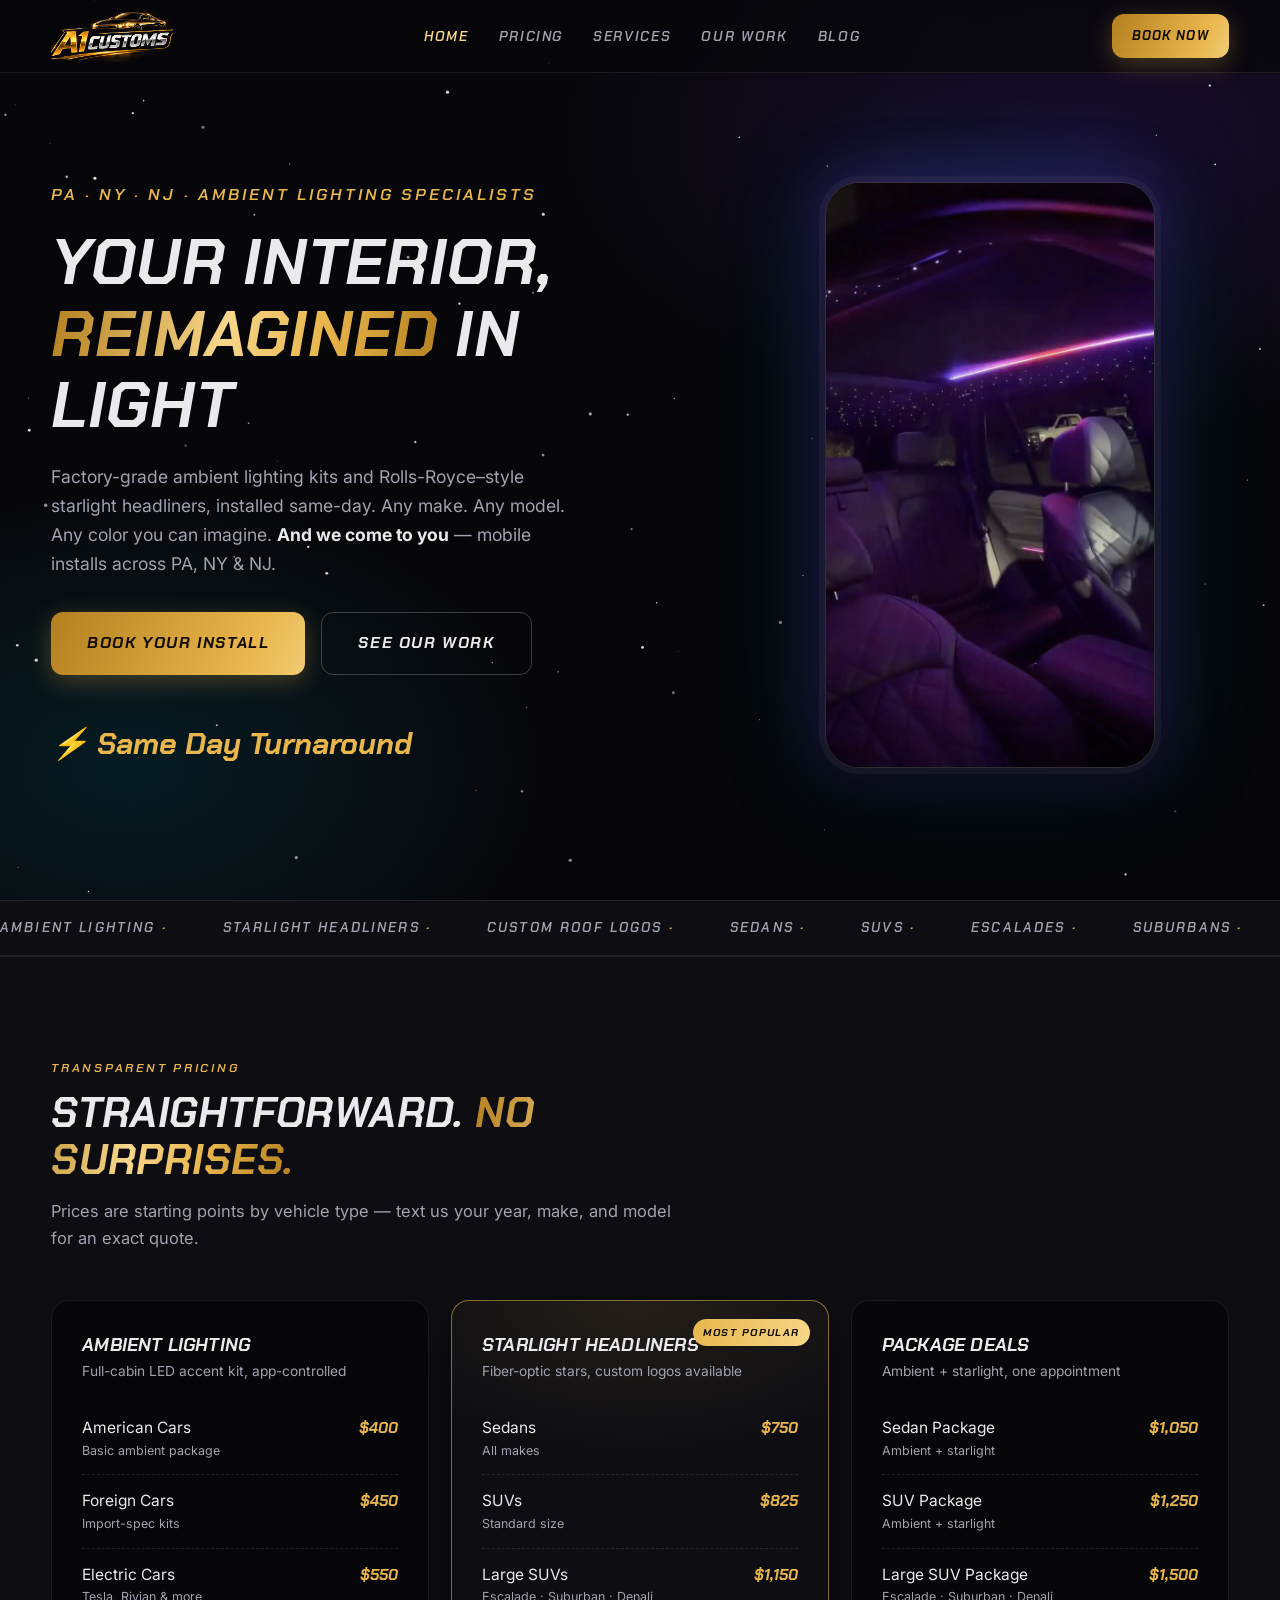
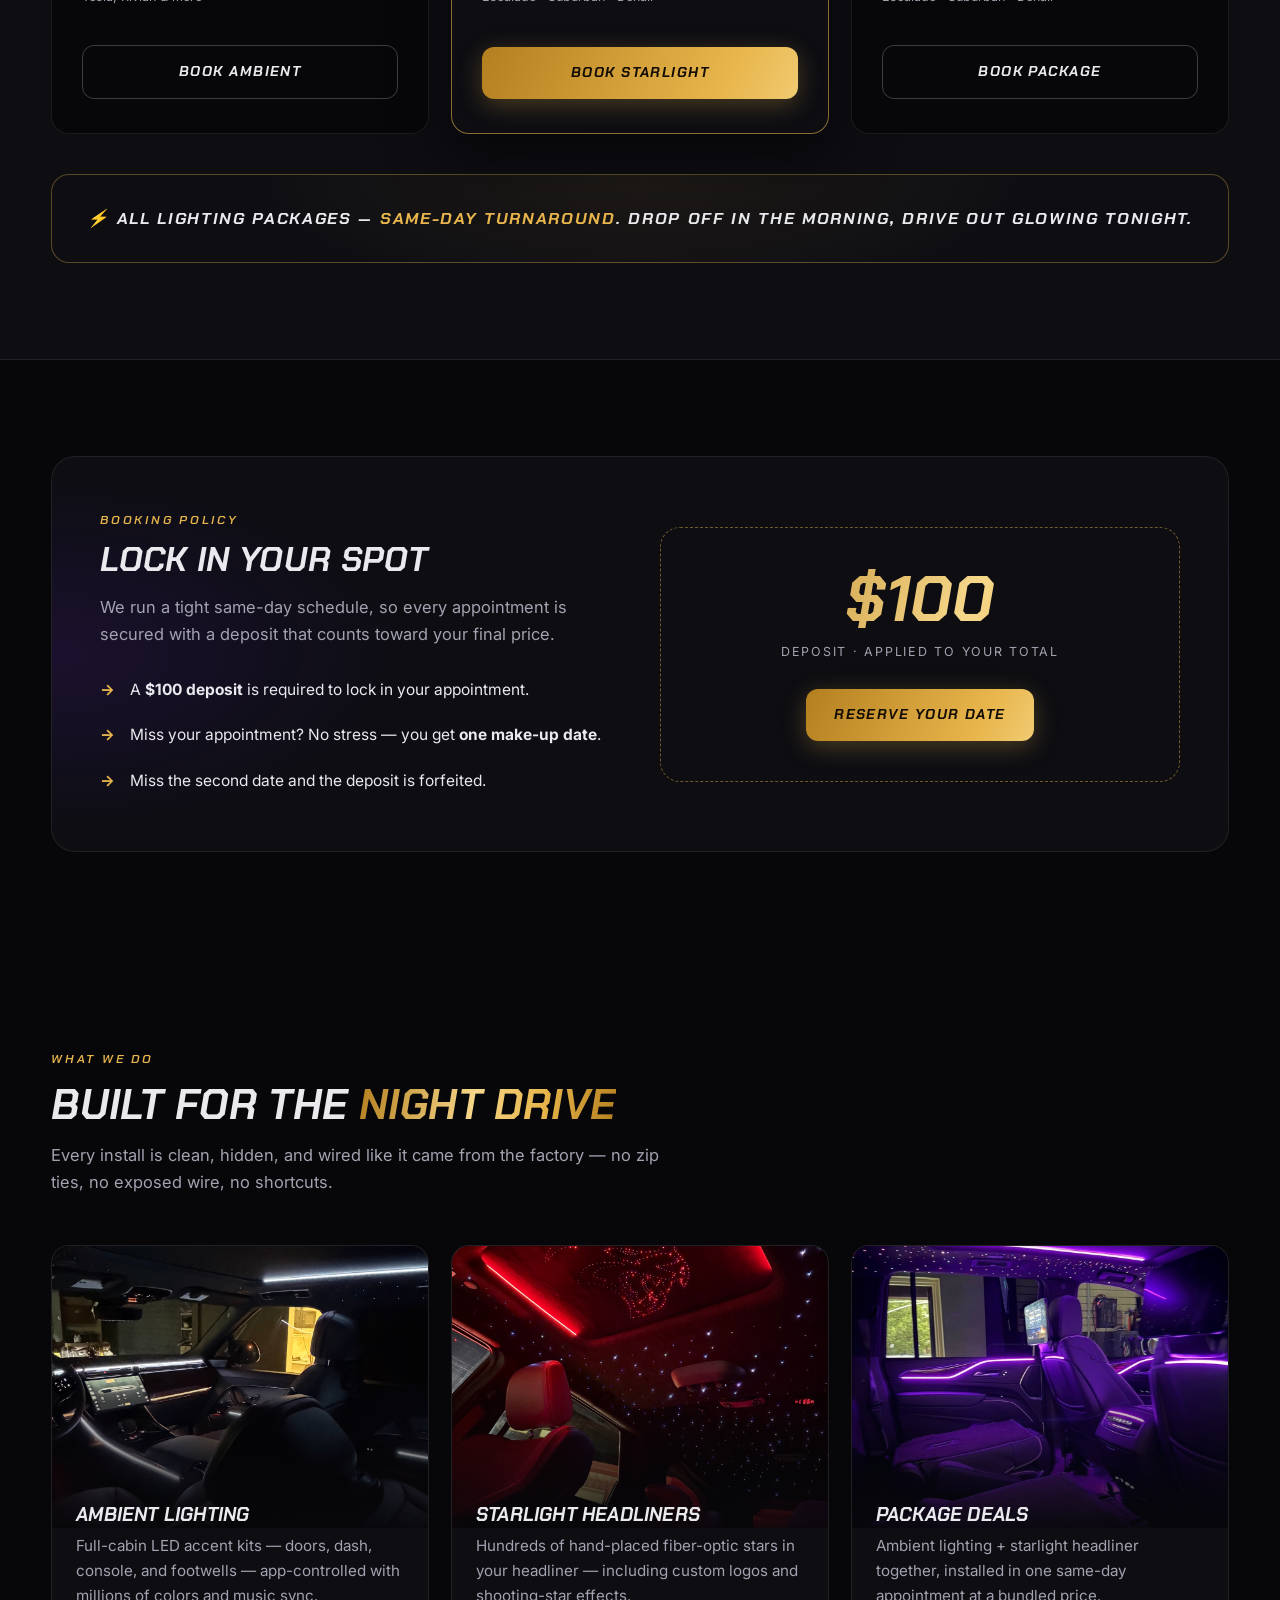
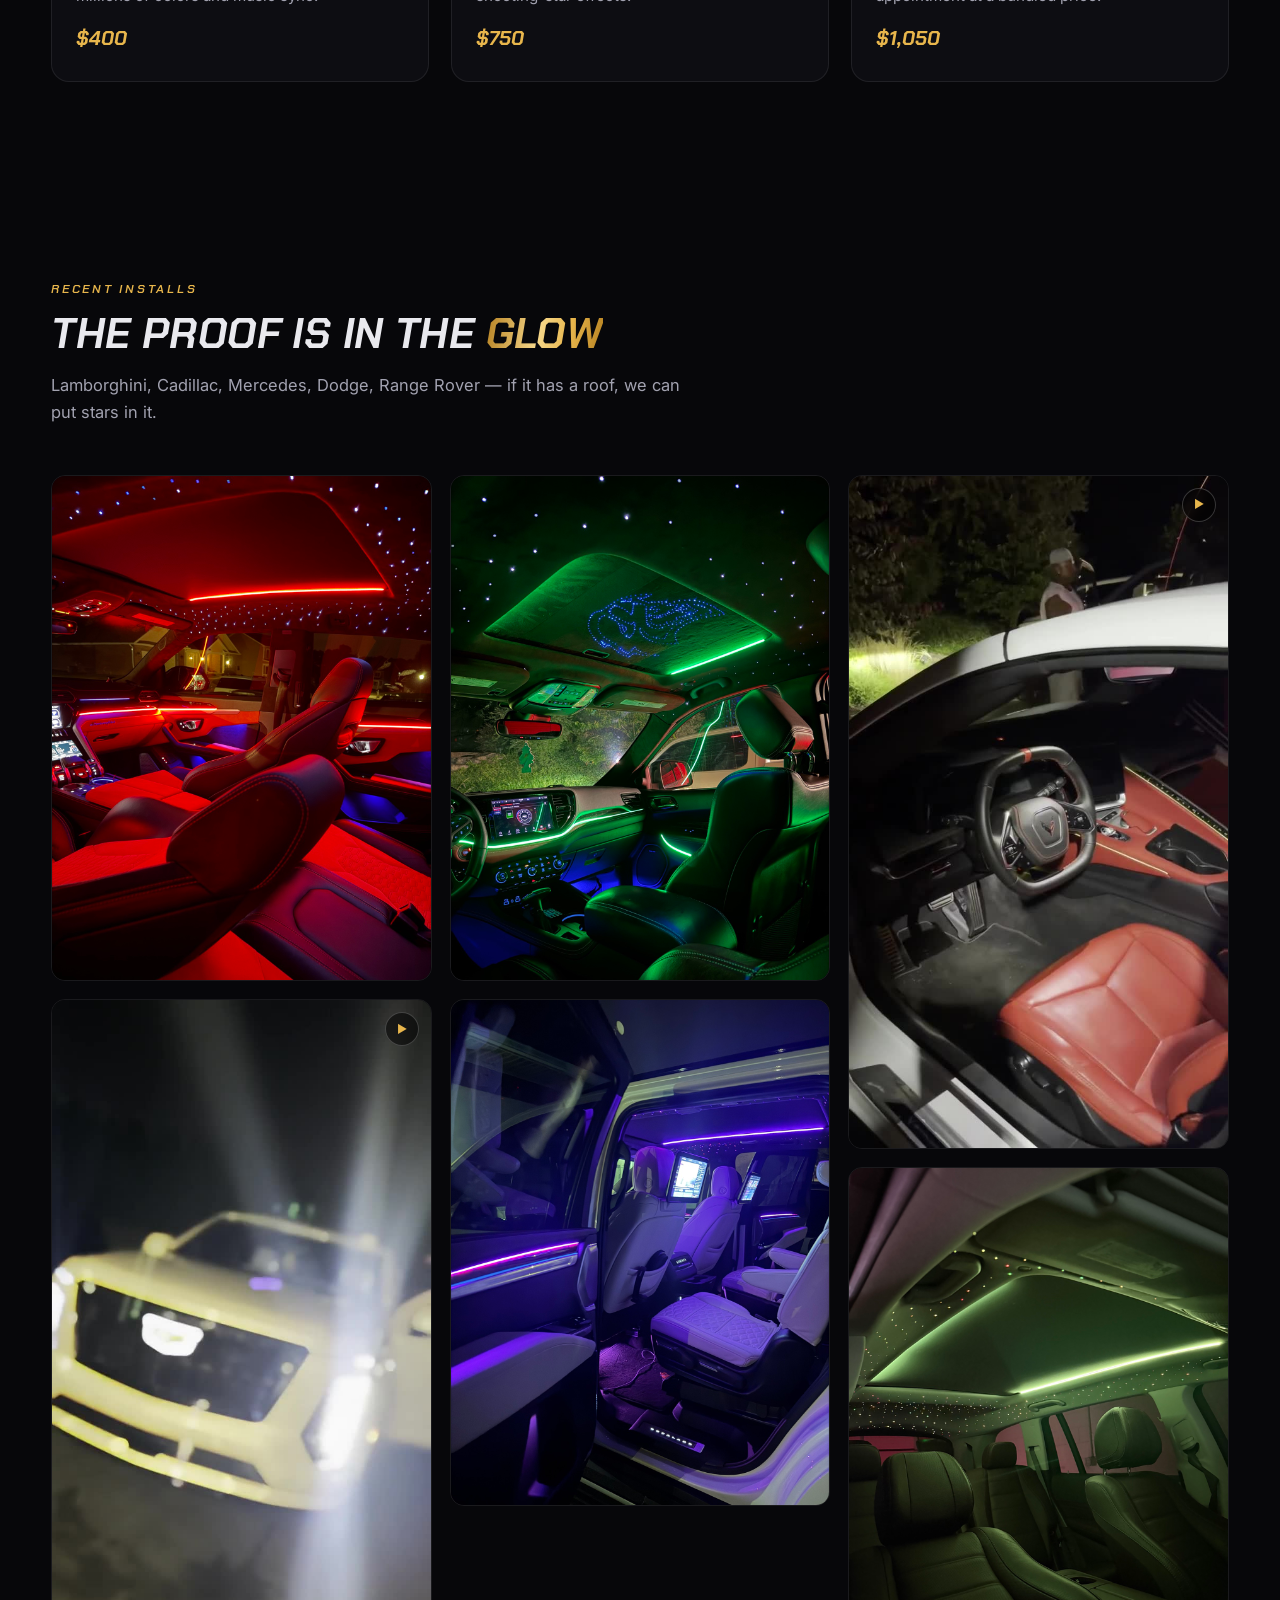
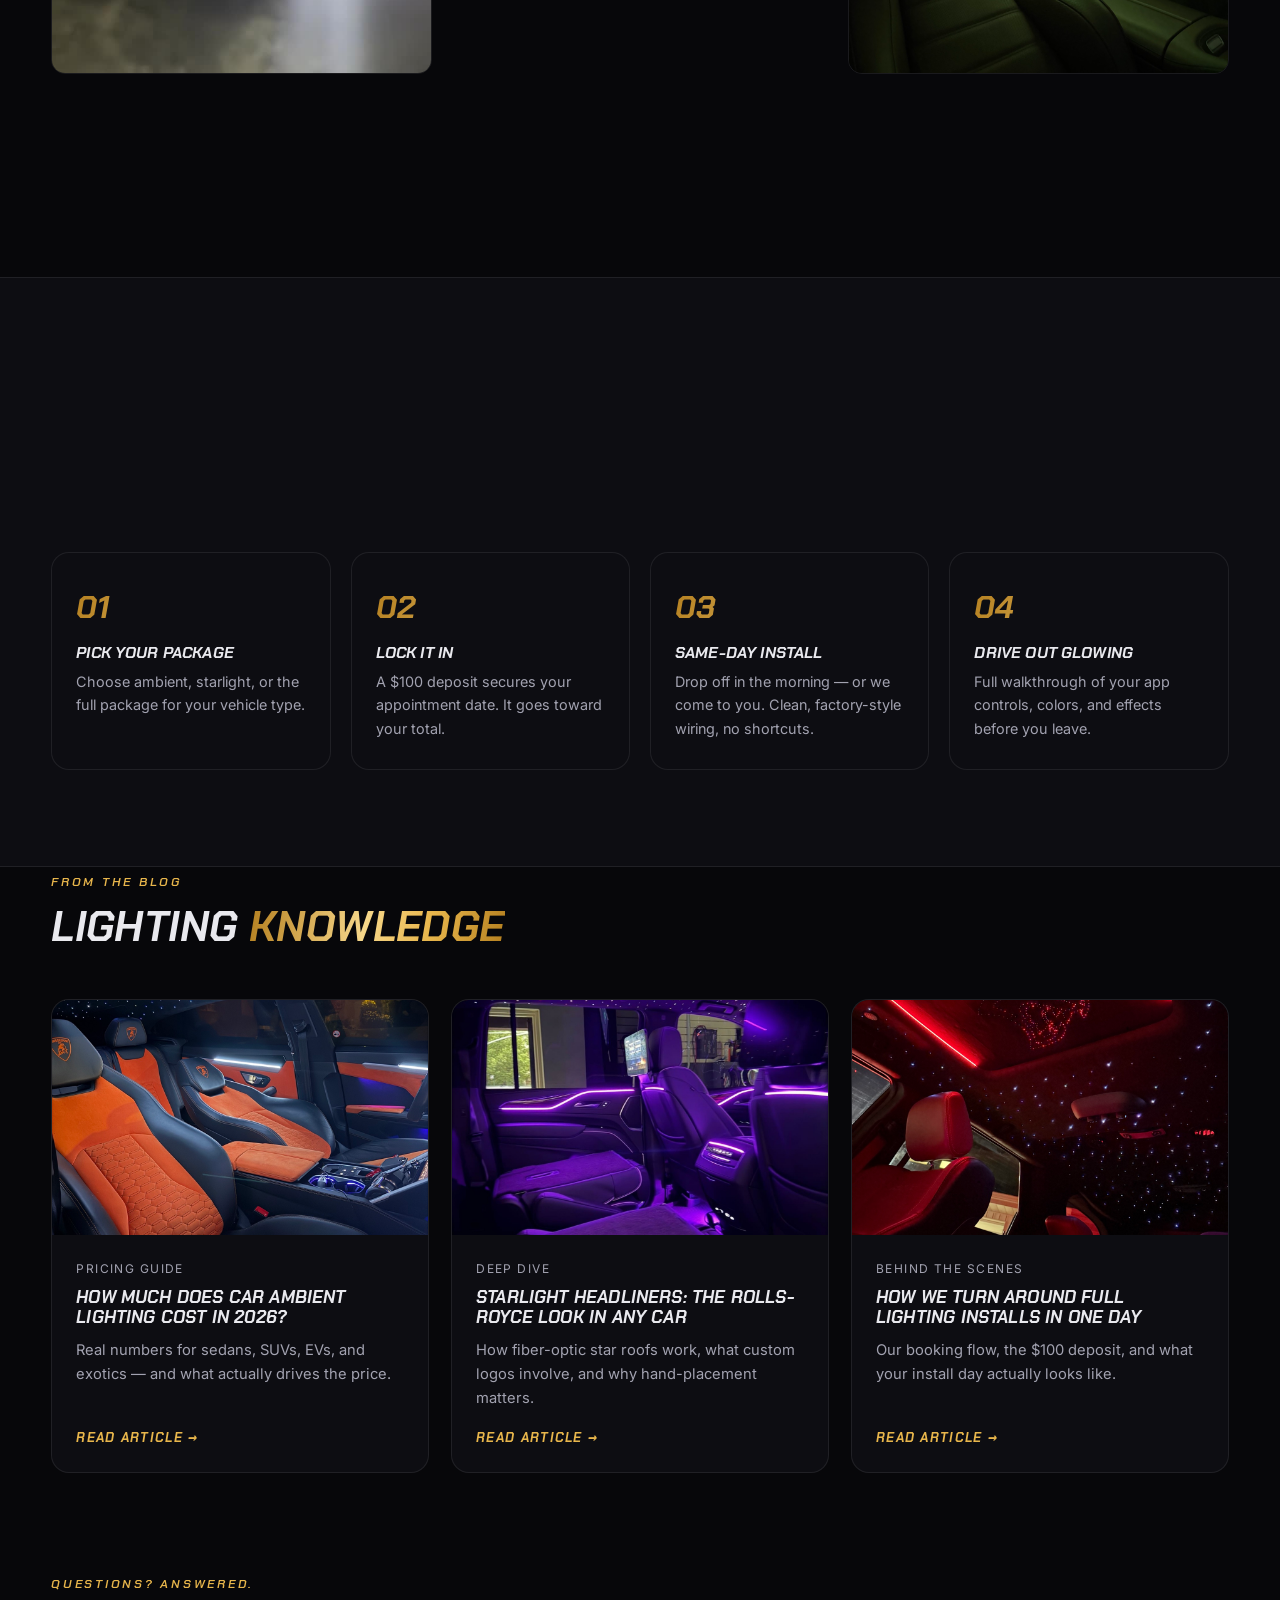
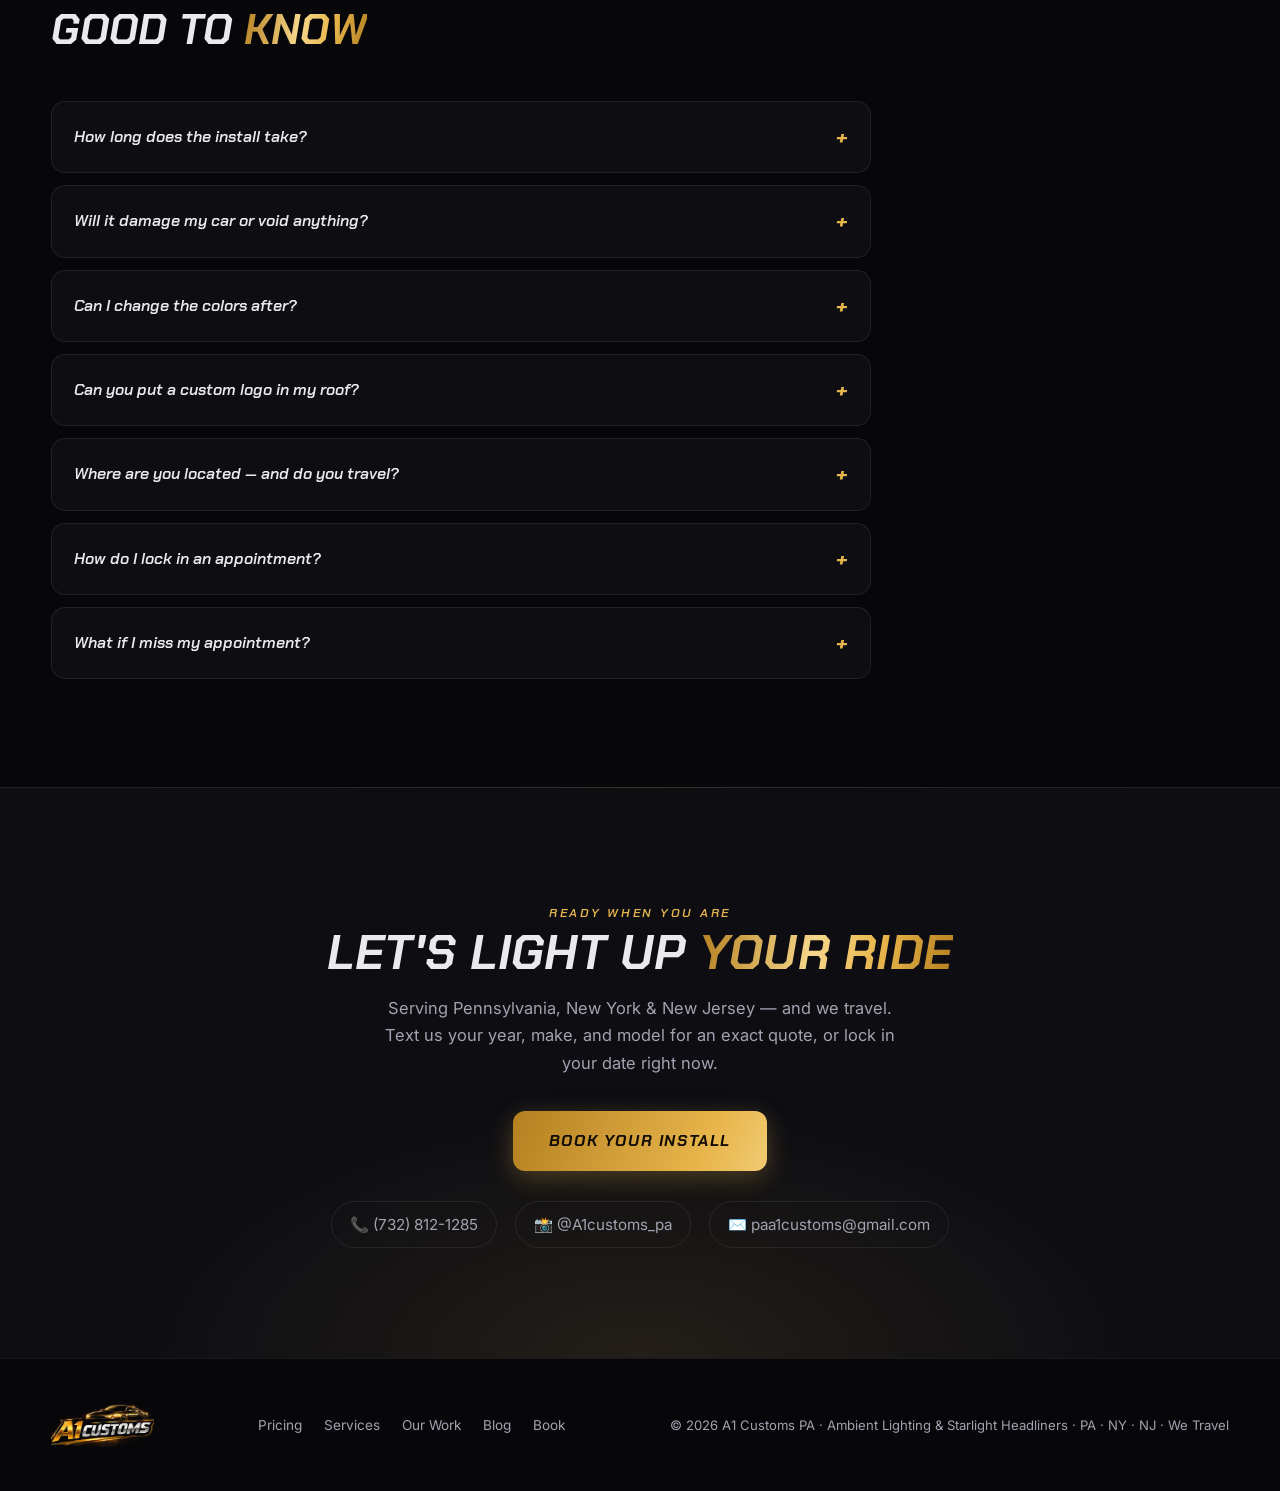
==== commit 067c0b58: "UX + branding pass: transparent logo, cleaner pricing, tri-state travel messaging - Logo: background" ====
--- a/index.html
+++ b/index.html
@@ -4,7 +4,7 @@
   <meta charset="UTF-8" />
   <meta name="viewport" content="width=device-width, initial-scale=1.0" />
   <title>A1 Customs PA — Ambient Lighting &amp; Starlight Headliners | Same-Day Install</title>
-  <meta name="description" content="Custom ambient lighting and starlight headliner installs in Pennsylvania. Same-day turnaround on all lighting packages. Sedans from $400, starlights from $750. Book with a $100 deposit." />
+  <meta name="description" content="Custom ambient lighting and starlight headliner installs across Pennsylvania, New York &amp; New Jersey — we travel to you. Same-day turnaround on all lighting packages. Sedans from $400, starlights from $750. Book with a $100 deposit." />
   <meta property="og:title" content="A1 Customs PA — Ambient Lighting & Starlight Headliners" />
   <meta property="og:description" content="Custom interior lighting for your car. Same-day turnaround. Book with a $100 deposit." />
   <meta property="og:image" content="assets/img/urus-red-starlight.jpg" />
@@ -22,7 +22,7 @@
     "description": "Custom automotive ambient lighting and starlight headliner installation with same-day turnaround.",
     "telephone": "+1-732-812-1285",
     "email": "paa1customs@gmail.com",
-    "areaServed": "Pennsylvania",
+    "areaServed": ["Pennsylvania", "New York", "New Jersey"],
     "sameAs": ["https://www.instagram.com/a1customs_pa"],
     "priceRange": "$400-$1500",
     "image": "assets/img/urus-red-starlight.jpg"
@@ -37,6 +37,7 @@
       {"@type": "Question", "name": "Will installing ambient lighting damage my car?", "acceptedAnswer": {"@type": "Answer", "text": "No. Panels are removed with proper trim tools, wiring is hidden and tapped cleanly so it won't drain the battery or cause error codes, and everything returns to factory fit."}},
       {"@type": "Question", "name": "Can I change the ambient lighting colors?", "acceptedAnswer": {"@type": "Answer", "text": "Yes — you control millions of colors, brightness, zones, and music-sync modes from your phone."}},
       {"@type": "Question", "name": "Can you put a custom logo in a starlight headliner?", "acceptedAnswer": {"@type": "Answer", "text": "Yes. Stars are hand-placed one at a time, so they can be shaped into custom logos. Logo work is quoted per design."}},
+      {"@type": "Question", "name": "Where is A1 Customs PA located and do you travel?", "acceptedAnswer": {"@type": "Answer", "text": "A1 Customs PA is based in Pennsylvania and serves PA, New York, and New Jersey. Mobile installs are available for an additional travel fee quoted by location."}},
       {"@type": "Question", "name": "How do I book an appointment?", "acceptedAnswer": {"@type": "Answer", "text": "Send a booking request online, A1 Customs PA confirms your date by text, then a $100 deposit locks it in and counts toward your total."}},
       {"@type": "Question", "name": "What happens if I miss my appointment?", "acceptedAnswer": {"@type": "Answer", "text": "You get one free make-up date. If the second appointment is missed, the deposit is forfeited."}}
     ]
@@ -47,11 +48,11 @@
 
   <nav class="nav">
     <div class="container nav-inner">
-      <a class="nav-logo" href="index.html"><img src="assets/img/logo-tight.png" alt="A1 Customs PA" /></a>
+      <a class="nav-logo" href="index.html"><img src="assets/img/logo-transparent.png" alt="A1 Customs PA" /></a>
       <ul class="nav-links">
         <li><a href="index.html" class="active">Home</a></li>
+        <li><a href="index.html#pricing">Pricing</a></li>
         <li><a href="index.html#services">Services</a></li>
-        <li><a href="index.html#pricing">Pricing</a></li>
         <li><a href="gallery.html">Our Work</a></li>
         <li><a href="blog/index.html">Blog</a></li>
       </ul>
@@ -67,11 +68,12 @@
     <canvas id="starfield"></canvas>
     <div class="container hero-grid">
       <div>
-        <span class="eyebrow">Pennsylvania · Ambient Lighting Specialists</span>
+        <span class="eyebrow">PA · NY · NJ · Ambient Lighting Specialists</span>
         <h1>Your Interior, <span class="gold-text">Reimagined</span> In Light</h1>
         <p class="hero-sub">
           Factory-grade ambient lighting kits and Rolls-Royce–style starlight headliners,
           installed same-day. Any make. Any model. Any color you can imagine.
+          <b style="color:var(--text);">And we come to you</b> — mobile installs across PA, NY &amp; NJ.
         </p>
         <div class="hero-ctas">
           <a href="book.html" class="btn btn-gold btn-lg">Book Your Install</a>
@@ -92,47 +94,10 @@
   <!-- TICKER -->
   <div class="ticker" aria-hidden="true">
     <div class="ticker-track">
-      <span>Ambient Lighting <b>·</b></span><span>Starlight Headliners <b>·</b></span><span>Custom Roof Logos <b>·</b></span><span>Sedans <b>·</b></span><span>SUVs <b>·</b></span><span>Escalades <b>·</b></span><span>Suburbans <b>·</b></span><span>Denalis <b>·</b></span><span>EVs <b>·</b></span><span>Exotics <b>·</b></span>
-      <span>Ambient Lighting <b>·</b></span><span>Starlight Headliners <b>·</b></span><span>Custom Roof Logos <b>·</b></span><span>Sedans <b>·</b></span><span>SUVs <b>·</b></span><span>Escalades <b>·</b></span><span>Suburbans <b>·</b></span><span>Denalis <b>·</b></span><span>EVs <b>·</b></span><span>Exotics <b>·</b></span>
+      <span>Ambient Lighting <b>·</b></span><span>Starlight Headliners <b>·</b></span><span>Custom Roof Logos <b>·</b></span><span>Sedans <b>·</b></span><span>SUVs <b>·</b></span><span>Escalades <b>·</b></span><span>Suburbans <b>·</b></span><span>Denalis <b>·</b></span><span>EVs <b>·</b></span><span>Exotics <b>·</b></span><span>We Travel To You <b>·</b></span>
+      <span>Ambient Lighting <b>·</b></span><span>Starlight Headliners <b>·</b></span><span>Custom Roof Logos <b>·</b></span><span>Sedans <b>·</b></span><span>SUVs <b>·</b></span><span>Escalades <b>·</b></span><span>Suburbans <b>·</b></span><span>Denalis <b>·</b></span><span>EVs <b>·</b></span><span>Exotics <b>·</b></span><span>We Travel To You <b>·</b></span>
     </div>
   </div>
-
-  <!-- SERVICES -->
-  <section class="section" id="services">
-    <div class="container">
-      <div class="section-head reveal">
-        <span class="eyebrow">What We Do</span>
-        <h2>Built For The <span class="gold-text">Night Drive</span></h2>
-        <p>Every install is clean, hidden, and wired like it came from the factory — no zip ties, no exposed wire, no shortcuts.</p>
-      </div>
-      <div class="cards-3">
-        <article class="svc-card reveal">
-          <div class="media"><img src="assets/img/rangerover-white-ambient.jpg" alt="Ambient lighting install in a Range Rover" loading="lazy" /></div>
-          <div class="body">
-            <h3>Ambient Lighting</h3>
-            <p>Full-cabin LED accent kits — doors, dash, console, and footwells — app-controlled with millions of colors and music sync.</p>
-            <span class="price-tag"><small>FROM</small>$400</span>
-          </div>
-        </article>
-        <article class="svc-card reveal">
-          <div class="media"><img src="assets/img/hellcat-red-starlight.jpg" alt="Starlight headliner with custom Hellcat logo" loading="lazy" /></div>
-          <div class="body">
-            <h3>Starlight Headliners</h3>
-            <p>Hundreds of hand-placed fiber-optic stars in your headliner — including custom logos and shooting-star effects.</p>
-            <span class="price-tag"><small>FROM</small>$750</span>
-          </div>
-        </article>
-        <article class="svc-card reveal">
-          <div class="media"><img src="assets/img/escalade-purple-starlight.jpg" alt="Escalade package deal with starlight and ambient lighting" loading="lazy" /></div>
-          <div class="body">
-            <h3>Package Deals</h3>
-            <p>Ambient lighting + starlight headliner together, installed in one same-day appointment at a bundled price.</p>
-            <span class="price-tag"><small>FROM</small>$1,050</span>
-          </div>
-        </article>
-      </div>
-    </div>
-  </section>
 
   <!-- PRICING -->
   <section class="section" id="pricing" style="background: var(--bg-2); border-top:1px solid var(--line); border-bottom:1px solid var(--line);">
@@ -149,7 +114,7 @@
           <ul class="price-rows">
             <li><span class="veh">American Cars<small>Basic ambient package</small></span><span class="amt">$400</span></li>
             <li><span class="veh">Foreign Cars<small>Import-spec kits</small></span><span class="amt">$450</span></li>
-            <li><span class="veh">Electric Cars<small>Tesla, Rivian &amp; more</small></span><span class="amt"><small>FROM</small>$550</span></li>
+            <li><span class="veh">Electric Cars<small>Tesla, Rivian &amp; more</small></span><span class="amt">$550</span></li>
           </ul>
           <a href="book.html" class="btn btn-ghost">Book Ambient</a>
         </div>
@@ -158,8 +123,8 @@
           <h3>Starlight Headliners</h3>
           <p class="col-sub">Fiber-optic stars, custom logos available</p>
           <ul class="price-rows">
-            <li><span class="veh">Sedans<small>All makes</small></span><span class="amt"><small>FROM</small>$750</span></li>
-            <li><span class="veh">SUVs<small>Standard size</small></span><span class="amt"><small>FROM</small>$825</span></li>
+            <li><span class="veh">Sedans<small>All makes</small></span><span class="amt">$750</span></li>
+            <li><span class="veh">SUVs<small>Standard size</small></span><span class="amt">$825</span></li>
             <li><span class="veh">Large SUVs<small>Escalade · Suburban · Denali</small></span><span class="amt">$1,150</span></li>
           </ul>
           <a href="book.html" class="btn btn-gold">Book Starlight</a>
@@ -168,52 +133,14 @@
           <h3>Package Deals</h3>
           <p class="col-sub">Ambient + starlight, one appointment</p>
           <ul class="price-rows">
-            <li><span class="veh">Sedan Package<small>Ambient + starlight</small></span><span class="amt"><small>FROM</small>$1,050</span></li>
-            <li><span class="veh">SUV Package<small>Ambient + starlight</small></span><span class="amt"><small>FROM</small>$1,250</span></li>
-            <li><span class="veh">Large SUV Package<small>Escalade · Suburban · Denali</small></span><span class="amt"><small>FROM</small>$1,500</span></li>
+            <li><span class="veh">Sedan Package<small>Ambient + starlight</small></span><span class="amt">$1,050</span></li>
+            <li><span class="veh">SUV Package<small>Ambient + starlight</small></span><span class="amt">$1,250</span></li>
+            <li><span class="veh">Large SUV Package<small>Escalade · Suburban · Denali</small></span><span class="amt">$1,500</span></li>
           </ul>
           <a href="book.html" class="btn btn-ghost">Book Package</a>
         </div>
       </div>
       <div class="same-day reveal">⚡ All lighting packages — <b>same-day turnaround</b>. Drop off in the morning, drive out glowing tonight.</div>
-    </div>
-  </section>
-
-  <!-- GALLERY PREVIEW -->
-  <section class="section" id="work">
-    <div class="container">
-      <div class="section-head reveal">
-        <span class="eyebrow">Recent Installs</span>
-        <h2>The Proof Is In The <span class="gold-text">Glow</span></h2>
-        <p>Lamborghini, Cadillac, Mercedes, Dodge, Range Rover — if it has a roof, we can put stars in it.</p>
-      </div>
-      <div class="masonry">
-        <div class="g-item reveal"><img src="assets/img/urus-red-starlight.jpg" alt="Lamborghini Urus red starlight interior" loading="lazy" /><span class="cap">Lamborghini Urus · Red Starlight</span></div>
-        <div class="g-item reveal" data-video="assets/video/escalade-grille-night.mp4"><video src="assets/video/escalade-grille-night.mp4" poster="assets/poster/escalade-grille-night.jpg" muted loop playsinline preload="none"></video><span class="play-badge">▶</span><span class="cap">Escalade · Front Grille Lighting</span></div>
-        <div class="g-item reveal"><img src="assets/img/hellcat-green-starlight.jpg" alt="Custom Hellcat logo starlight headliner in green" loading="lazy" /><span class="cap">Custom Hellcat Logo Roof</span></div>
-        <div class="g-item reveal"><img src="assets/img/large-suv-purple-ambient.jpg" alt="Large SUV purple ambient lighting" loading="lazy" /><span class="cap">Large SUV · Full Ambient</span></div>
-        <div class="g-item reveal" data-video="assets/video/corvette-blue-ambient.mp4"><video src="assets/video/corvette-blue-ambient.mp4" poster="assets/poster/corvette-blue-ambient.jpg" muted loop playsinline preload="none"></video><span class="play-badge">▶</span><span class="cap">Corvette · Blue Ambient</span></div>
-        <div class="g-item reveal"><img src="assets/img/suv-green-starlight-roof.jpg" alt="Mercedes SUV green starlight roof" loading="lazy" /><span class="cap">Mercedes GLS · Starlight Roof</span></div>
-      </div>
-      <div style="text-align:center; margin-top:44px;" class="reveal">
-        <a href="gallery.html" class="btn btn-ghost btn-lg">View Full Gallery</a>
-      </div>
-    </div>
-  </section>
-
-  <!-- PROCESS -->
-  <section class="section" style="background: var(--bg-2); border-top:1px solid var(--line); border-bottom:1px solid var(--line);">
-    <div class="container">
-      <div class="section-head reveal">
-        <span class="eyebrow">How It Works</span>
-        <h2>Booked To <span class="gold-text">Glowing</span> In 4 Steps</h2>
-      </div>
-      <div class="steps">
-        <div class="step reveal"><h3>Pick Your Package</h3><p>Choose ambient, starlight, or the full package for your vehicle type.</p></div>
-        <div class="step reveal"><h3>Lock It In</h3><p>A $100 deposit secures your appointment date. It goes toward your total.</p></div>
-        <div class="step reveal"><h3>Same-Day Install</h3><p>Drop off your car in the morning. Clean, factory-style wiring — no shortcuts.</p></div>
-        <div class="step reveal"><h3>Drive Out Glowing</h3><p>Full walkthrough of your app controls, colors, and effects before you leave.</p></div>
-      </div>
     </div>
   </section>
 
@@ -240,6 +167,81 @@
     </div>
   </section>
 
+  <!-- SERVICES -->
+  <section class="section" id="services">
+    <div class="container">
+      <div class="section-head reveal">
+        <span class="eyebrow">What We Do</span>
+        <h2>Built For The <span class="gold-text">Night Drive</span></h2>
+        <p>Every install is clean, hidden, and wired like it came from the factory — no zip ties, no exposed wire, no shortcuts.</p>
+      </div>
+      <div class="cards-3">
+        <article class="svc-card reveal">
+          <div class="media"><img src="assets/img/rangerover-white-ambient.jpg" alt="Ambient lighting install in a Range Rover" loading="lazy" /></div>
+          <div class="body">
+            <h3>Ambient Lighting</h3>
+            <p>Full-cabin LED accent kits — doors, dash, console, and footwells — app-controlled with millions of colors and music sync.</p>
+            <span class="price-tag">$400</span>
+          </div>
+        </article>
+        <article class="svc-card reveal">
+          <div class="media"><img src="assets/img/hellcat-red-starlight.jpg" alt="Starlight headliner with custom Hellcat logo" loading="lazy" /></div>
+          <div class="body">
+            <h3>Starlight Headliners</h3>
+            <p>Hundreds of hand-placed fiber-optic stars in your headliner — including custom logos and shooting-star effects.</p>
+            <span class="price-tag">$750</span>
+          </div>
+        </article>
+        <article class="svc-card reveal">
+          <div class="media"><img src="assets/img/escalade-purple-starlight.jpg" alt="Escalade package deal with starlight and ambient lighting" loading="lazy" /></div>
+          <div class="body">
+            <h3>Package Deals</h3>
+            <p>Ambient lighting + starlight headliner together, installed in one same-day appointment at a bundled price.</p>
+            <span class="price-tag">$1,050</span>
+          </div>
+        </article>
+      </div>
+    </div>
+  </section>
+
+  <!-- GALLERY PREVIEW -->
+  <section class="section" id="work">
+    <div class="container">
+      <div class="section-head reveal">
+        <span class="eyebrow">Recent Installs</span>
+        <h2>The Proof Is In The <span class="gold-text">Glow</span></h2>
+        <p>Lamborghini, Cadillac, Mercedes, Dodge, Range Rover — if it has a roof, we can put stars in it.</p>
+      </div>
+      <div class="masonry">
+        <div class="g-item reveal"><img src="assets/img/urus-red-starlight.jpg" alt="Lamborghini Urus red starlight interior" loading="lazy" /><span class="cap">Lamborghini Urus · Red Starlight</span></div>
+        <div class="g-item reveal" data-video="assets/video/escalade-grille-night.mp4"><video src="assets/video/escalade-grille-night.mp4" poster="assets/poster/escalade-grille-night.jpg" muted loop playsinline preload="none"></video><span class="play-badge">▶</span><span class="cap">Escalade · Front Grille Lighting</span></div>
+        <div class="g-item reveal"><img src="assets/img/hellcat-green-starlight.jpg" alt="Custom Hellcat logo starlight headliner in green" loading="lazy" /><span class="cap">Custom Hellcat Logo Roof</span></div>
+        <div class="g-item reveal"><img src="assets/img/large-suv-purple-ambient.jpg" alt="Large SUV purple ambient lighting" loading="lazy" /><span class="cap">Large SUV · Full Ambient</span></div>
+        <div class="g-item reveal" data-video="assets/video/corvette-blue-ambient.mp4"><video src="assets/video/corvette-blue-ambient.mp4" poster="assets/poster/corvette-blue-ambient.jpg" muted loop playsinline preload="none"></video><span class="play-badge">▶</span><span class="cap">Corvette · Blue Ambient</span></div>
+        <div class="g-item reveal"><img src="assets/img/suv-green-starlight-roof.jpg" alt="Mercedes SUV green starlight roof" loading="lazy" /><span class="cap">Mercedes GLS · Starlight Roof</span></div>
+      </div>
+      <div style="text-align:center; margin-top:44px;" class="reveal">
+        <a href="gallery.html" class="btn btn-ghost btn-lg">View Full Gallery</a>
+      </div>
+    </div>
+  </section>
+
+  <!-- PROCESS -->
+  <section class="section" style="background: var(--bg-2); border-top:1px solid var(--line); border-bottom:1px solid var(--line);">
+    <div class="container">
+      <div class="section-head reveal">
+        <span class="eyebrow">How It Works</span>
+        <h2>Booked To <span class="gold-text">Glowing</span> In 4 Steps</h2>
+      </div>
+      <div class="steps">
+        <div class="step reveal"><h3>Pick Your Package</h3><p>Choose ambient, starlight, or the full package for your vehicle type.</p></div>
+        <div class="step reveal"><h3>Lock It In</h3><p>A $100 deposit secures your appointment date. It goes toward your total.</p></div>
+        <div class="step reveal"><h3>Same-Day Install</h3><p>Drop off in the morning — or we come to you. Clean, factory-style wiring, no shortcuts.</p></div>
+        <div class="step reveal"><h3>Drive Out Glowing</h3><p>Full walkthrough of your app controls, colors, and effects before you leave.</p></div>
+      </div>
+    </div>
+  </section>
+
   <!-- BLOG PREVIEW -->
   <section class="section" style="padding-top: 0;">
     <div class="container">
@@ -304,6 +306,10 @@
           <p class="faq-a">Yes. Because every star is hand-placed, we can shape them into logos — like the Hellcat roofs in our gallery. Send us your idea and we'll quote it.</p>
         </details>
         <details class="reveal">
+          <summary>Where are you located — and do you travel?</summary>
+          <p class="faq-a">We're based in Pennsylvania and serve PA, New York, and New Jersey. And yes — we travel. Mobile installs add a travel fee based on your location — tell us where you are when you book and we'll quote it upfront, no surprises.</p>
+        </details>
+        <details class="reveal">
           <summary>How do I lock in an appointment?</summary>
           <p class="faq-a">Send a booking request (2 minutes), we confirm your date by text, then a $100 deposit locks it in — and it counts toward your total, so it costs you nothing extra.</p>
         </details>
@@ -320,7 +326,7 @@
     <div class="container">
       <span class="eyebrow">Ready When You Are</span>
       <h2>Let's Light Up <span class="gold-text">Your Ride</span></h2>
-      <p>Text us your year, make, and model for an exact quote — or lock in your date right now.</p>
+      <p>Serving Pennsylvania, New York &amp; New Jersey — and we travel. Text us your year, make, and model for an exact quote, or lock in your date right now.</p>
       <a href="book.html" class="btn btn-gold btn-lg">Book Your Install</a>
       <div class="contact-links">
         <a href="tel:+17328121285">📞 (732) 812-1285</a>
@@ -332,15 +338,15 @@
 
   <footer>
     <div class="container foot-inner">
-      <img src="assets/img/logo-tight.png" alt="A1 Customs PA" />
+      <img src="assets/img/logo-transparent.png" alt="A1 Customs PA" />
       <div class="foot-links">
+        <a href="index.html#pricing">Pricing</a>
         <a href="index.html#services">Services</a>
-        <a href="index.html#pricing">Pricing</a>
         <a href="gallery.html">Our Work</a>
         <a href="blog/index.html">Blog</a>
         <a href="book.html">Book</a>
       </div>
-      <p>© 2026 A1 Customs PA · Ambient Lighting &amp; Starlight Headliners · Pennsylvania</p>
+      <p>© 2026 A1 Customs PA · Ambient Lighting &amp; Starlight Headliners · PA · NY · NJ · We Travel</p>
     </div>
   </footer>
 
--- a/css/style.css
+++ b/css/style.css
@@ -92,7 +92,7 @@
   display: flex; align-items: center; justify-content: space-between;
   height: 72px;
 }
-.nav-logo img { height: 52px; width: auto; mix-blend-mode: screen; }
+.nav-logo img { height: 52px; width: auto; }
 .nav-links { display: flex; align-items: center; gap: 30px; list-style: none; }
 .nav-links a {
   font-family: var(--font-display); font-style: italic; font-weight: 600;
@@ -144,6 +144,7 @@
   display: grid; grid-template-columns: 1.15fr 0.85fr;
   gap: 56px; align-items: center;
 }
+.hero .eyebrow { font-size: 1.05rem; letter-spacing: 0.18em; }
 .hero h1 {
   font-size: clamp(2.3rem, 5.4vw, 4rem);
   margin: 18px 0 20px;
@@ -455,7 +456,7 @@
   border-top: 1px solid var(--line); padding: 44px 0; background: var(--bg);
 }
 .foot-inner { display: flex; align-items: center; justify-content: space-between; gap: 24px; flex-wrap: wrap; }
-.foot-inner img { height: 44px; mix-blend-mode: screen; }
+.foot-inner img { height: 44px; }
 .foot-inner p { color: var(--muted); font-size: 0.82rem; }
 .foot-links { display: flex; gap: 22px; }
 .foot-links a { color: var(--muted); font-size: 0.85rem; transition: color 0.2s; }
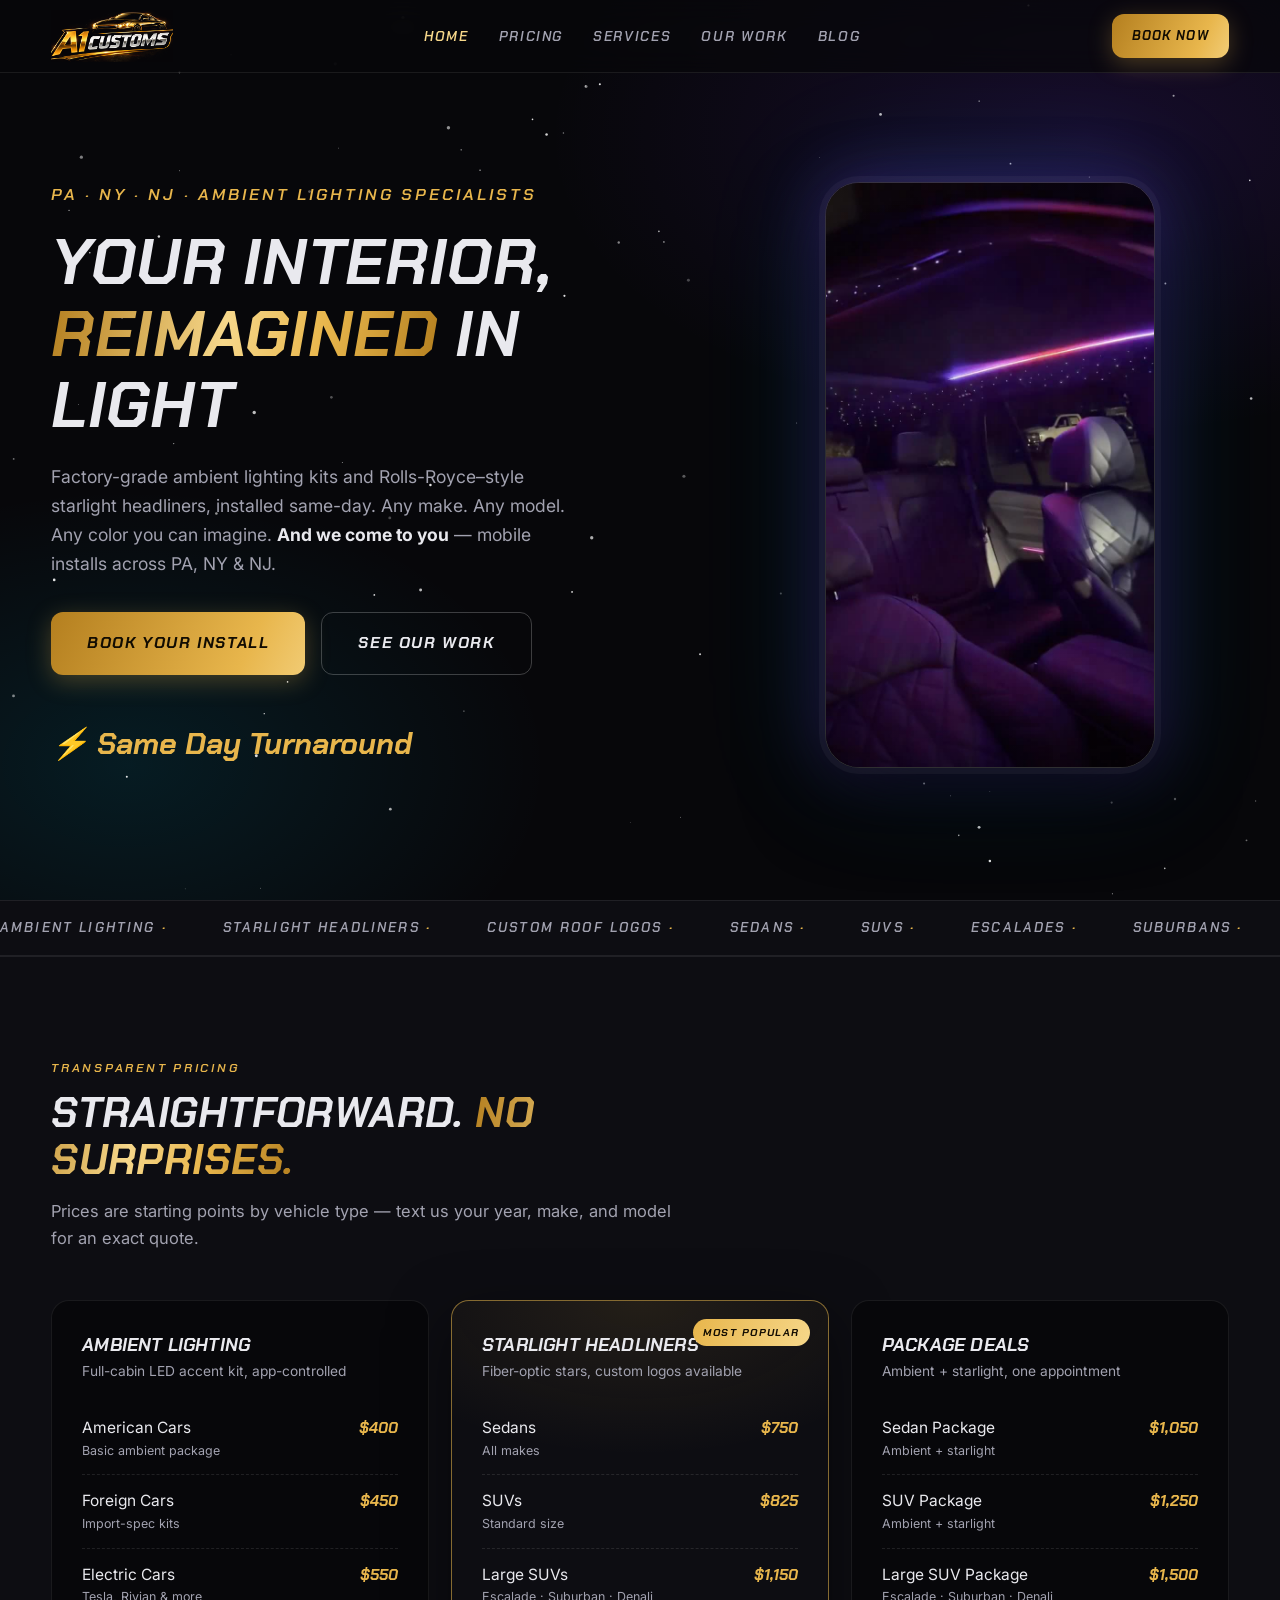
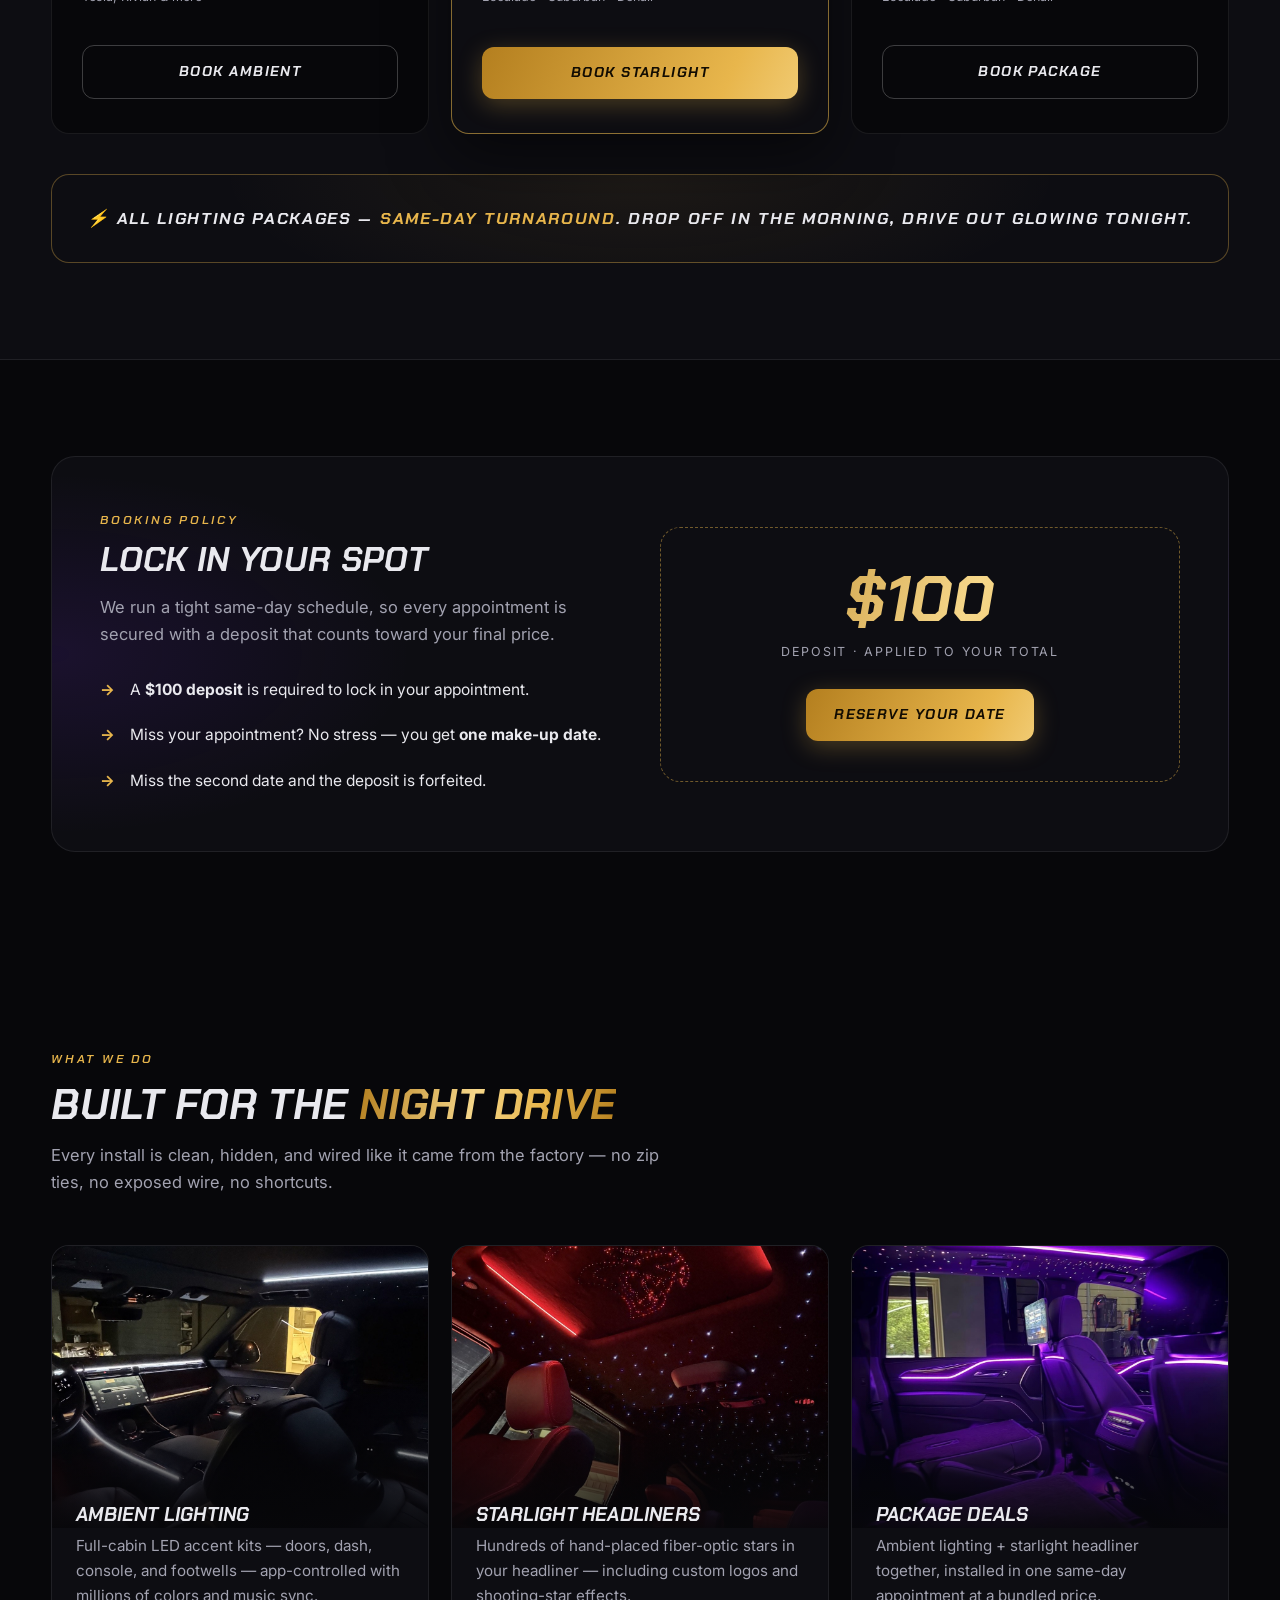
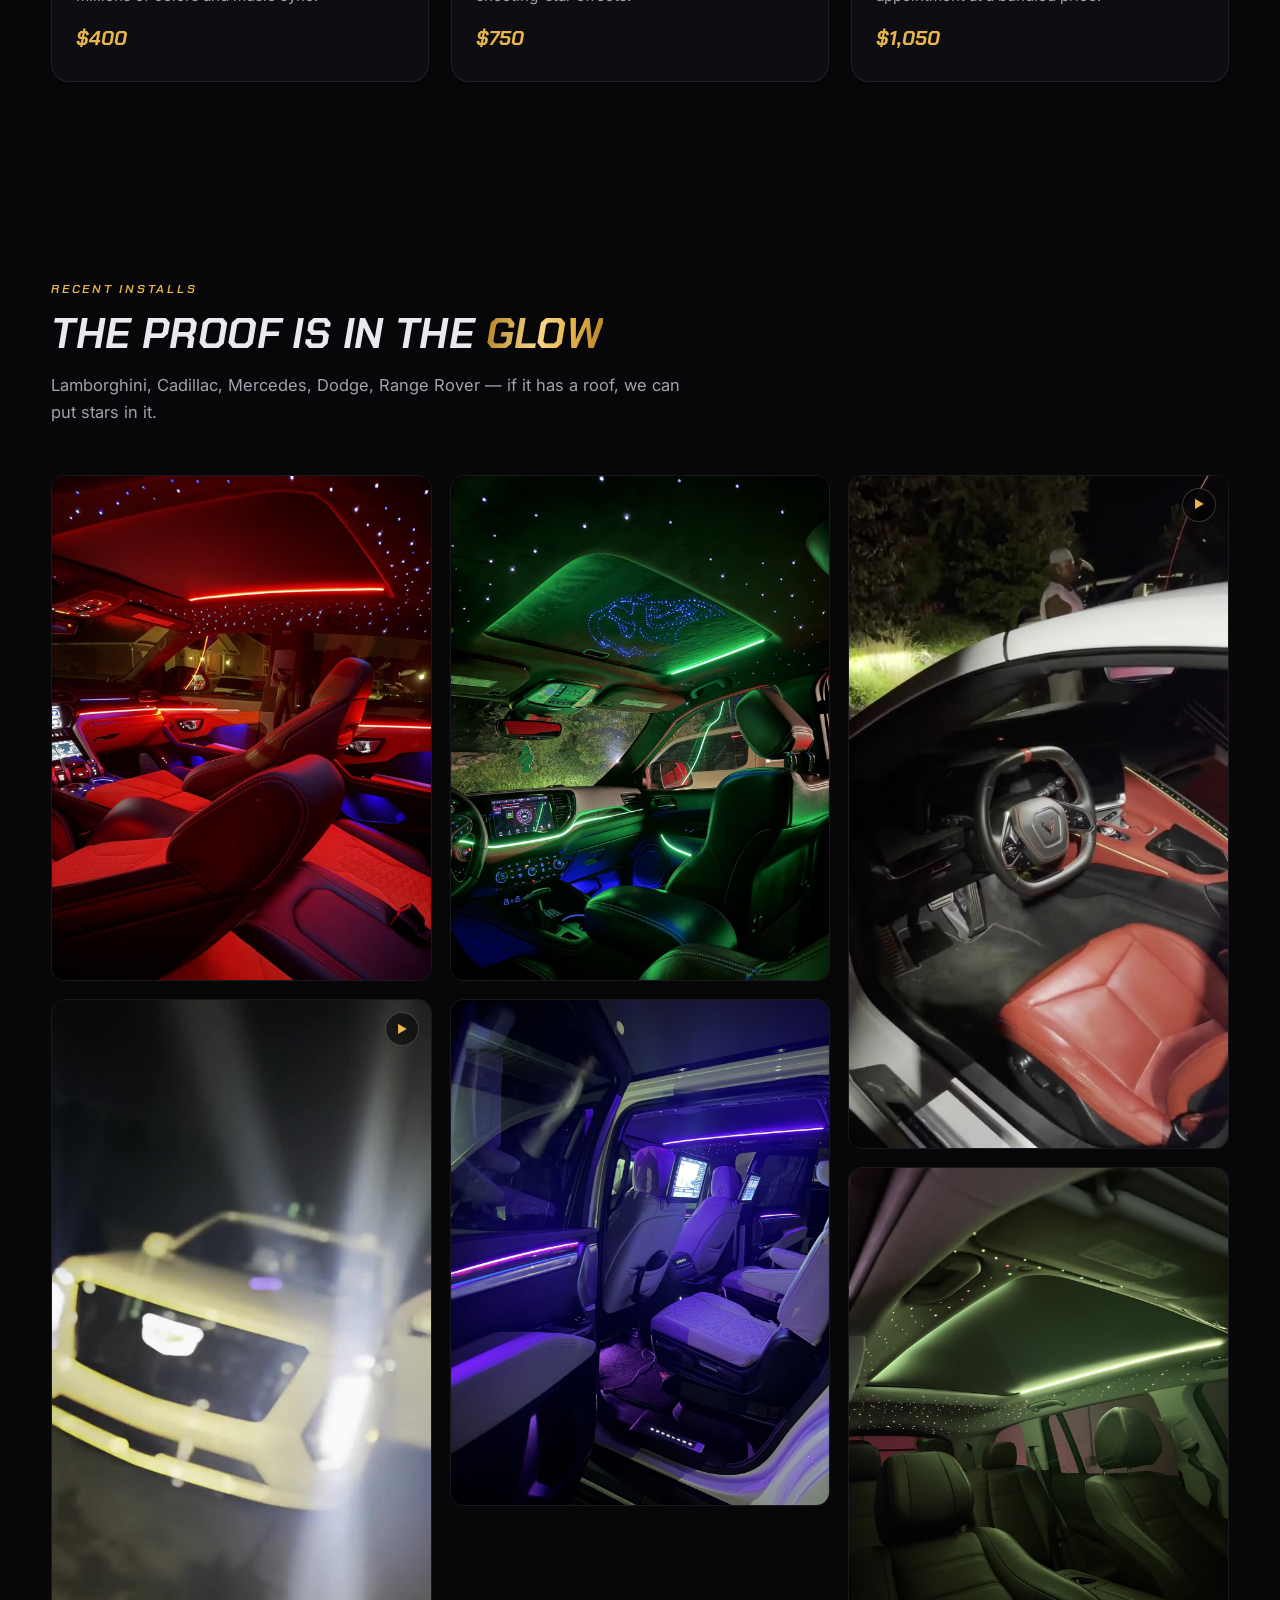
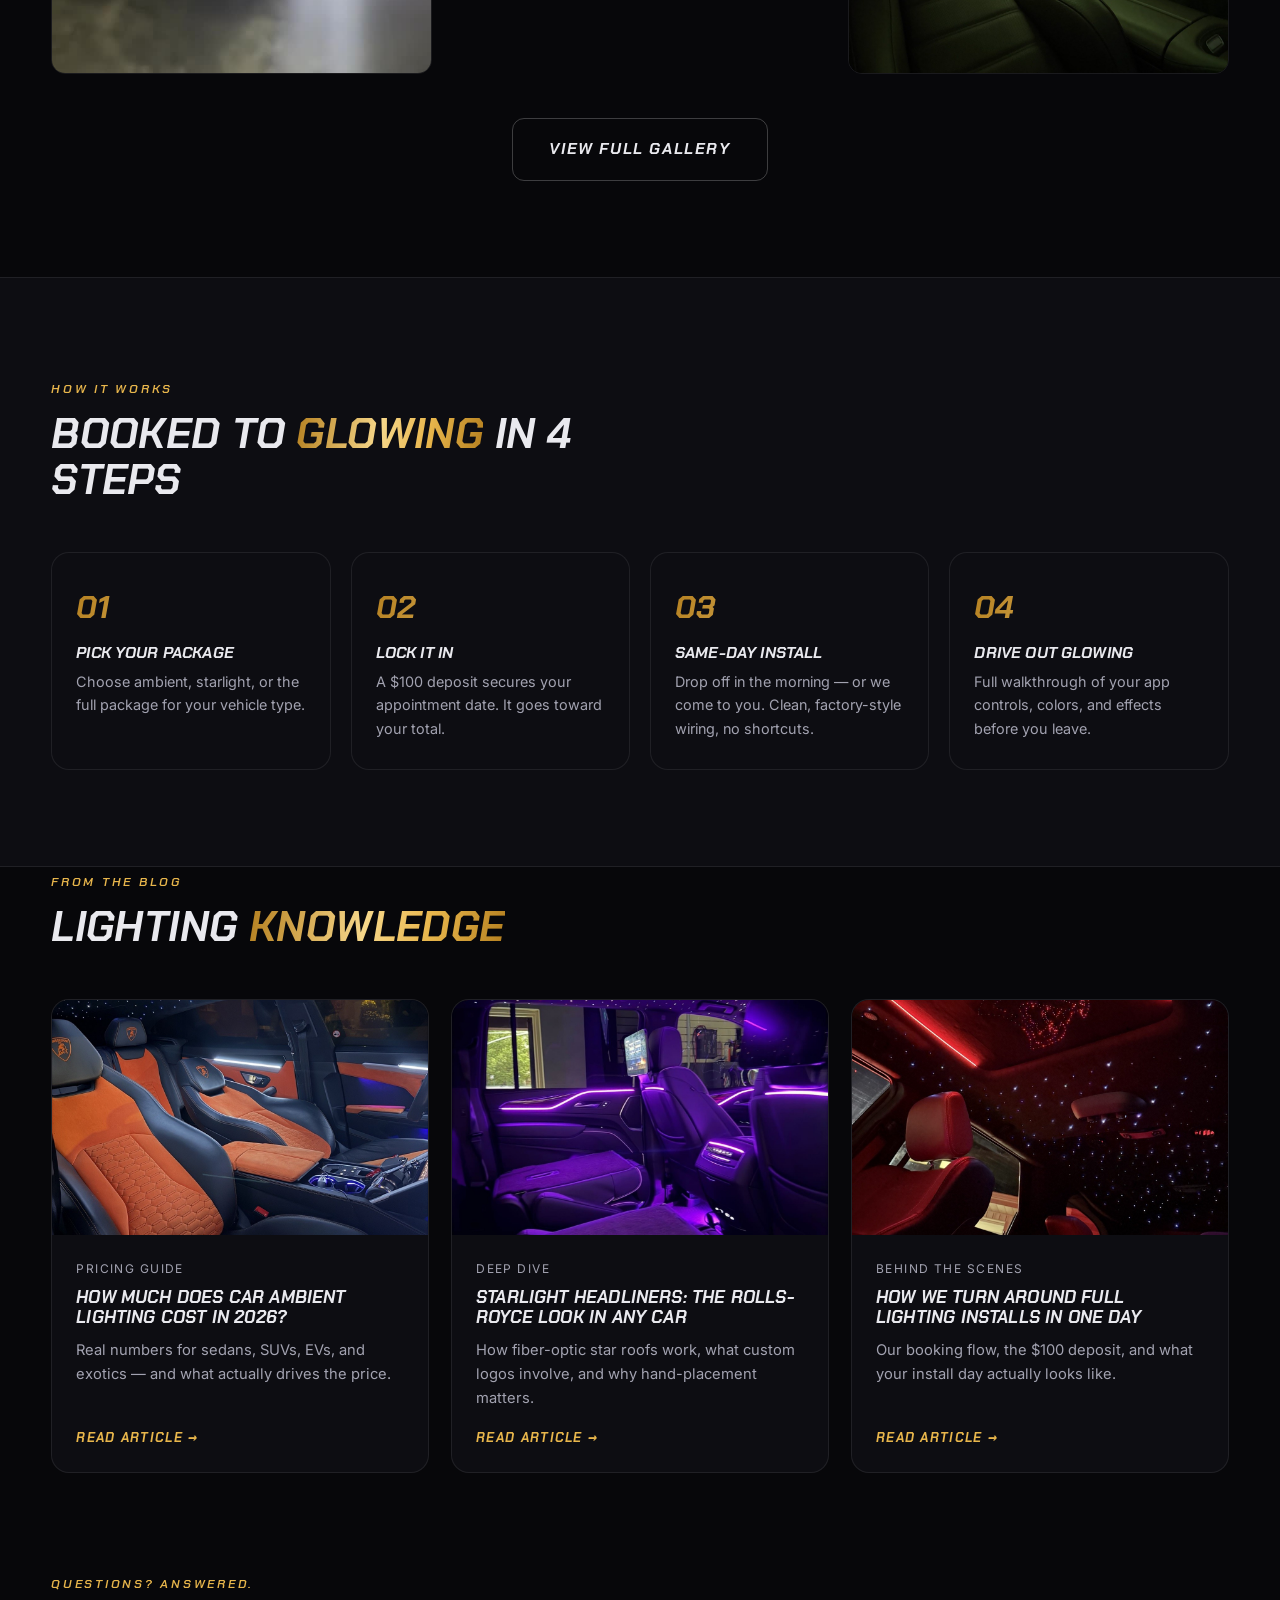
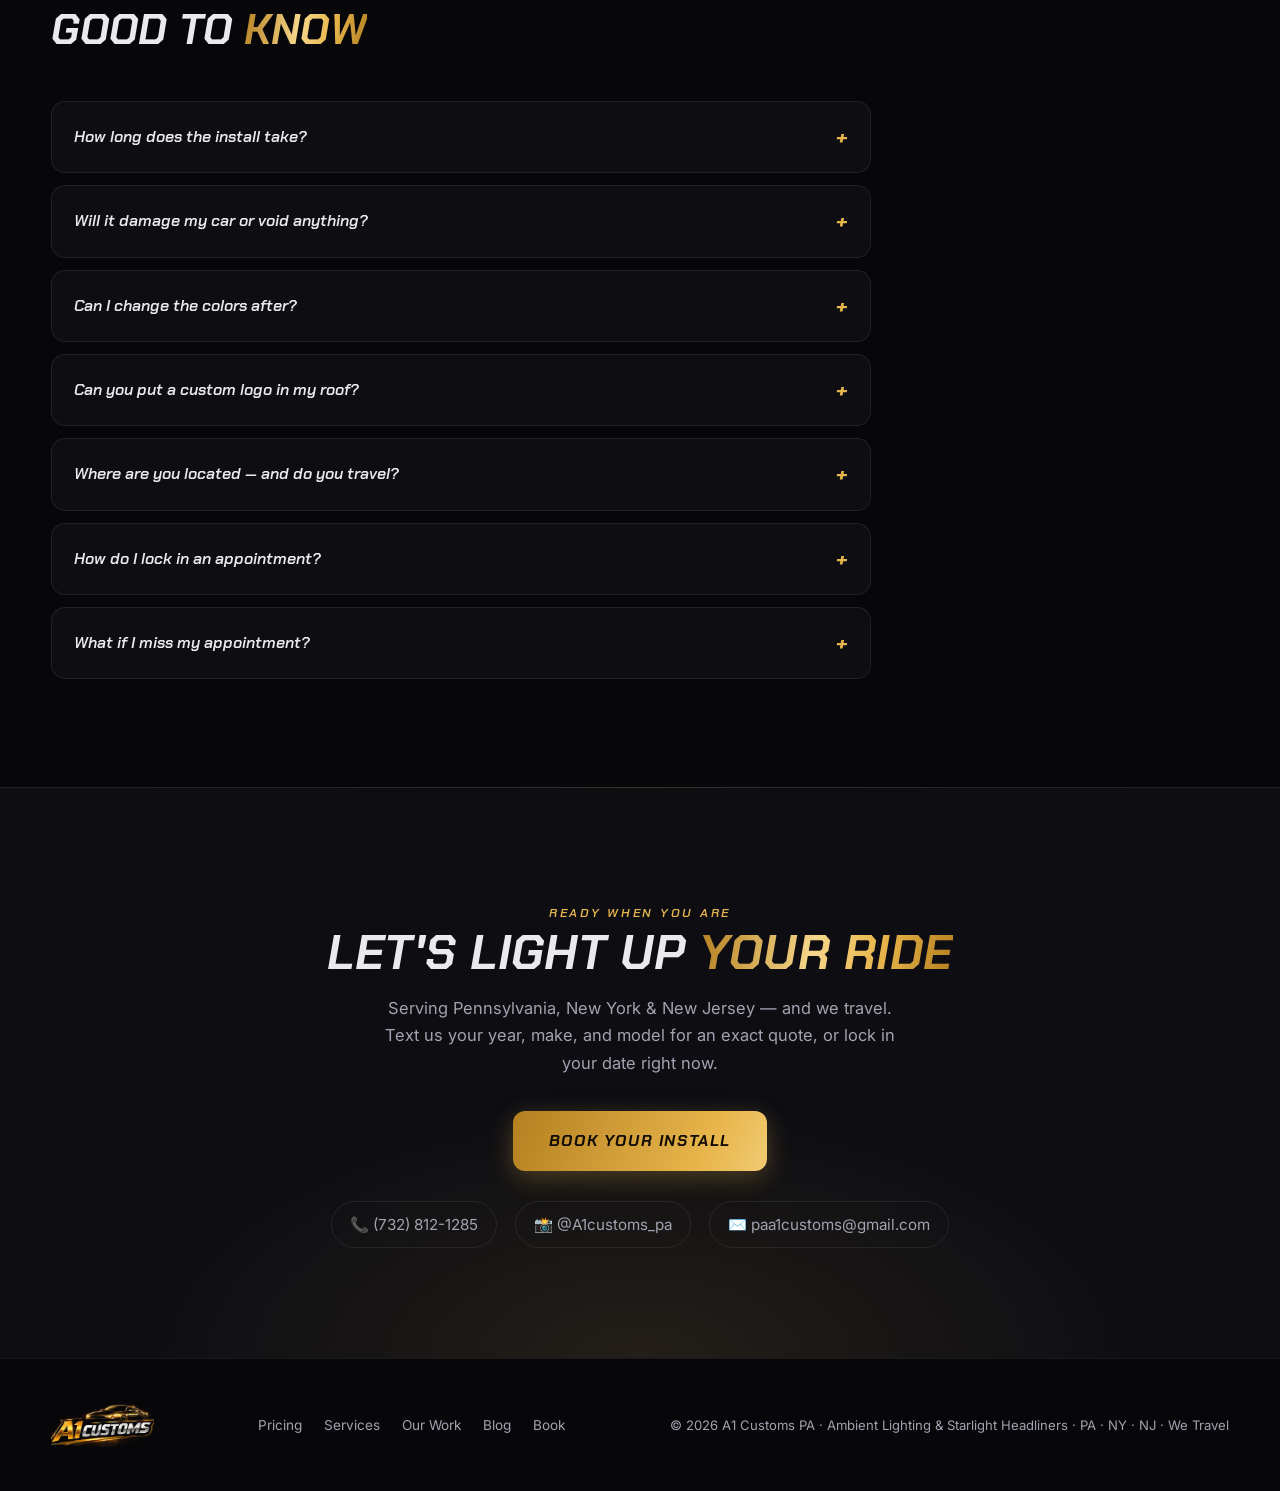
==== commit ceb8272f: "Fix sideways link previews: bake EXIF rotation into photos, absolute og:image URL Co-Authored-By: Cl" ====
--- a/index.html
+++ b/index.html
@@ -7,7 +7,7 @@
   <meta name="description" content="Custom ambient lighting and starlight headliner installs across Pennsylvania, New York &amp; New Jersey — we travel to you. Same-day turnaround on all lighting packages. Sedans from $400, starlights from $750. Book with a $100 deposit." />
   <meta property="og:title" content="A1 Customs PA — Ambient Lighting & Starlight Headliners" />
   <meta property="og:description" content="Custom interior lighting for your car. Same-day turnaround. Book with a $100 deposit." />
-  <meta property="og:image" content="assets/img/urus-red-starlight.jpg" />
+  <meta property="og:image" content="https://a1customspa.com/assets/img/urus-red-starlight.jpg" />
   <meta property="og:type" content="website" />
   <link rel="icon" type="image/png" href="assets/img/logo.png" />
   <link rel="preconnect" href="https://fonts.googleapis.com" />
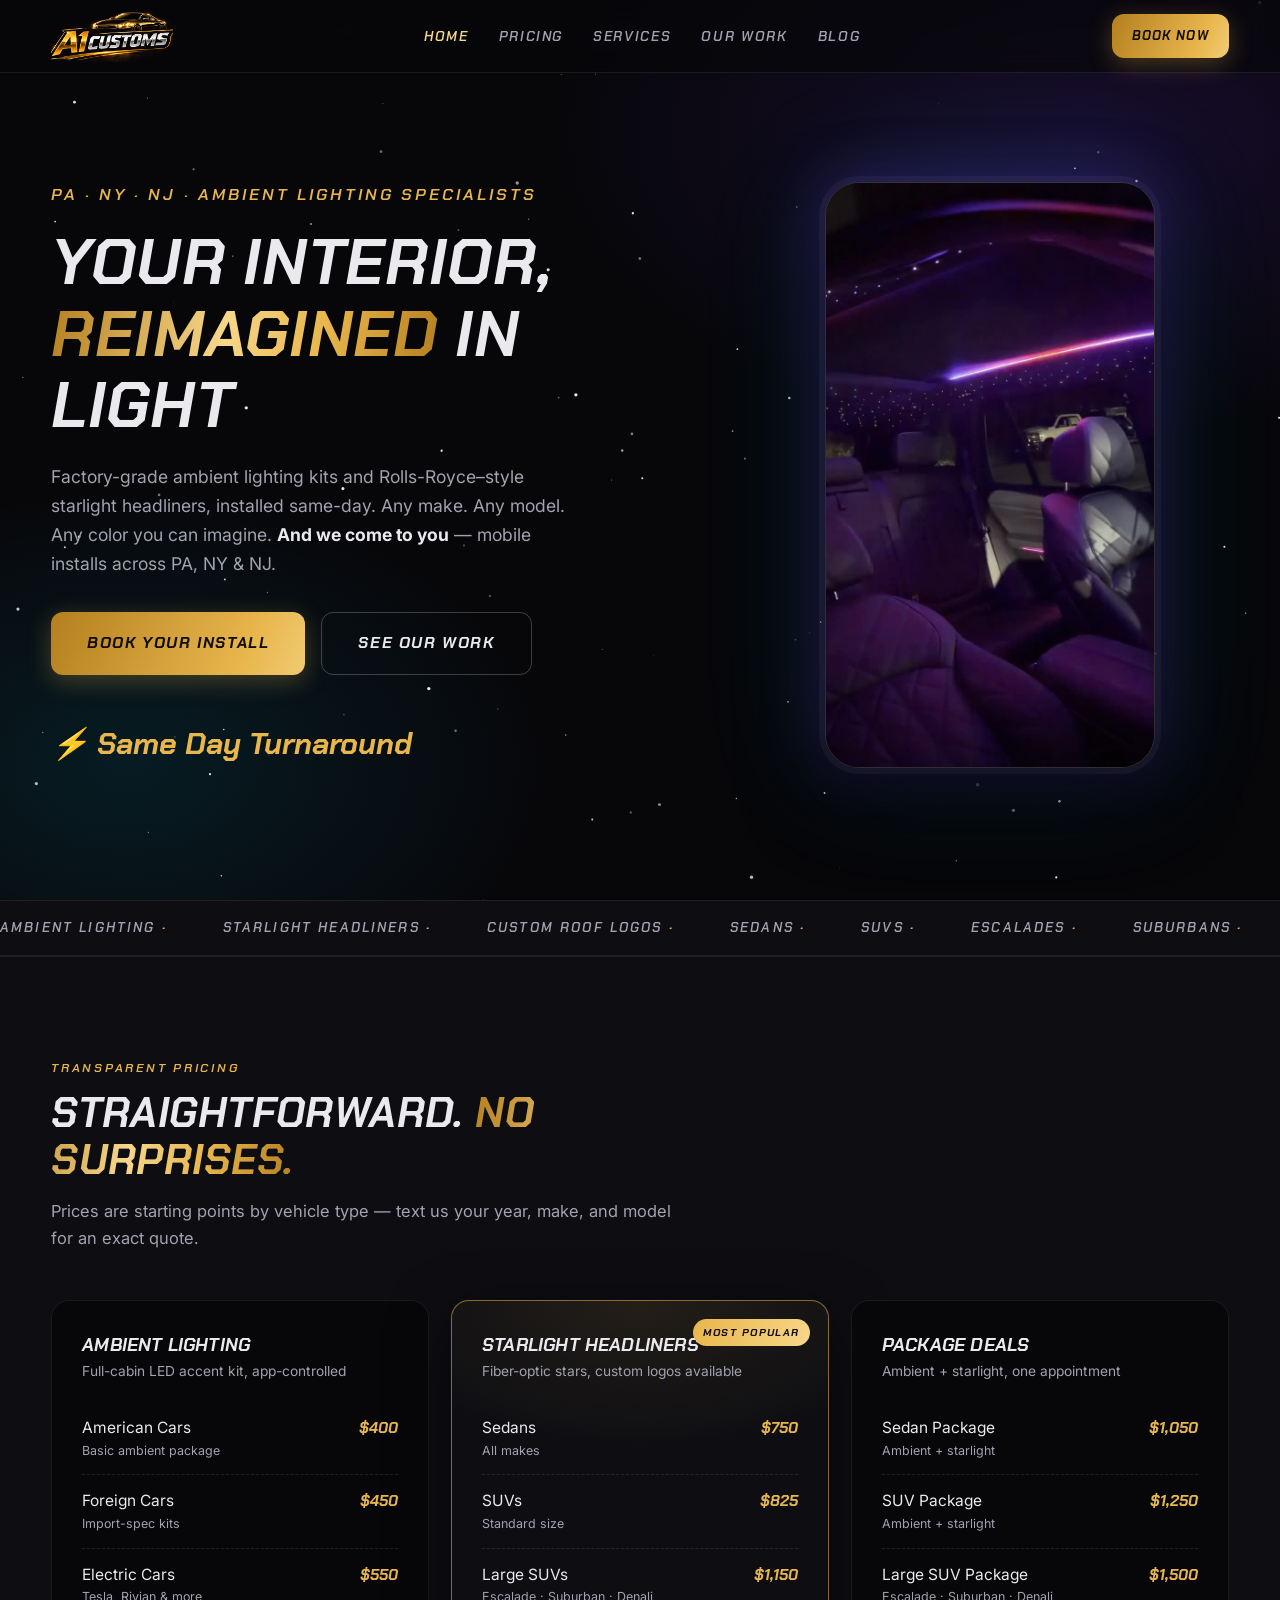
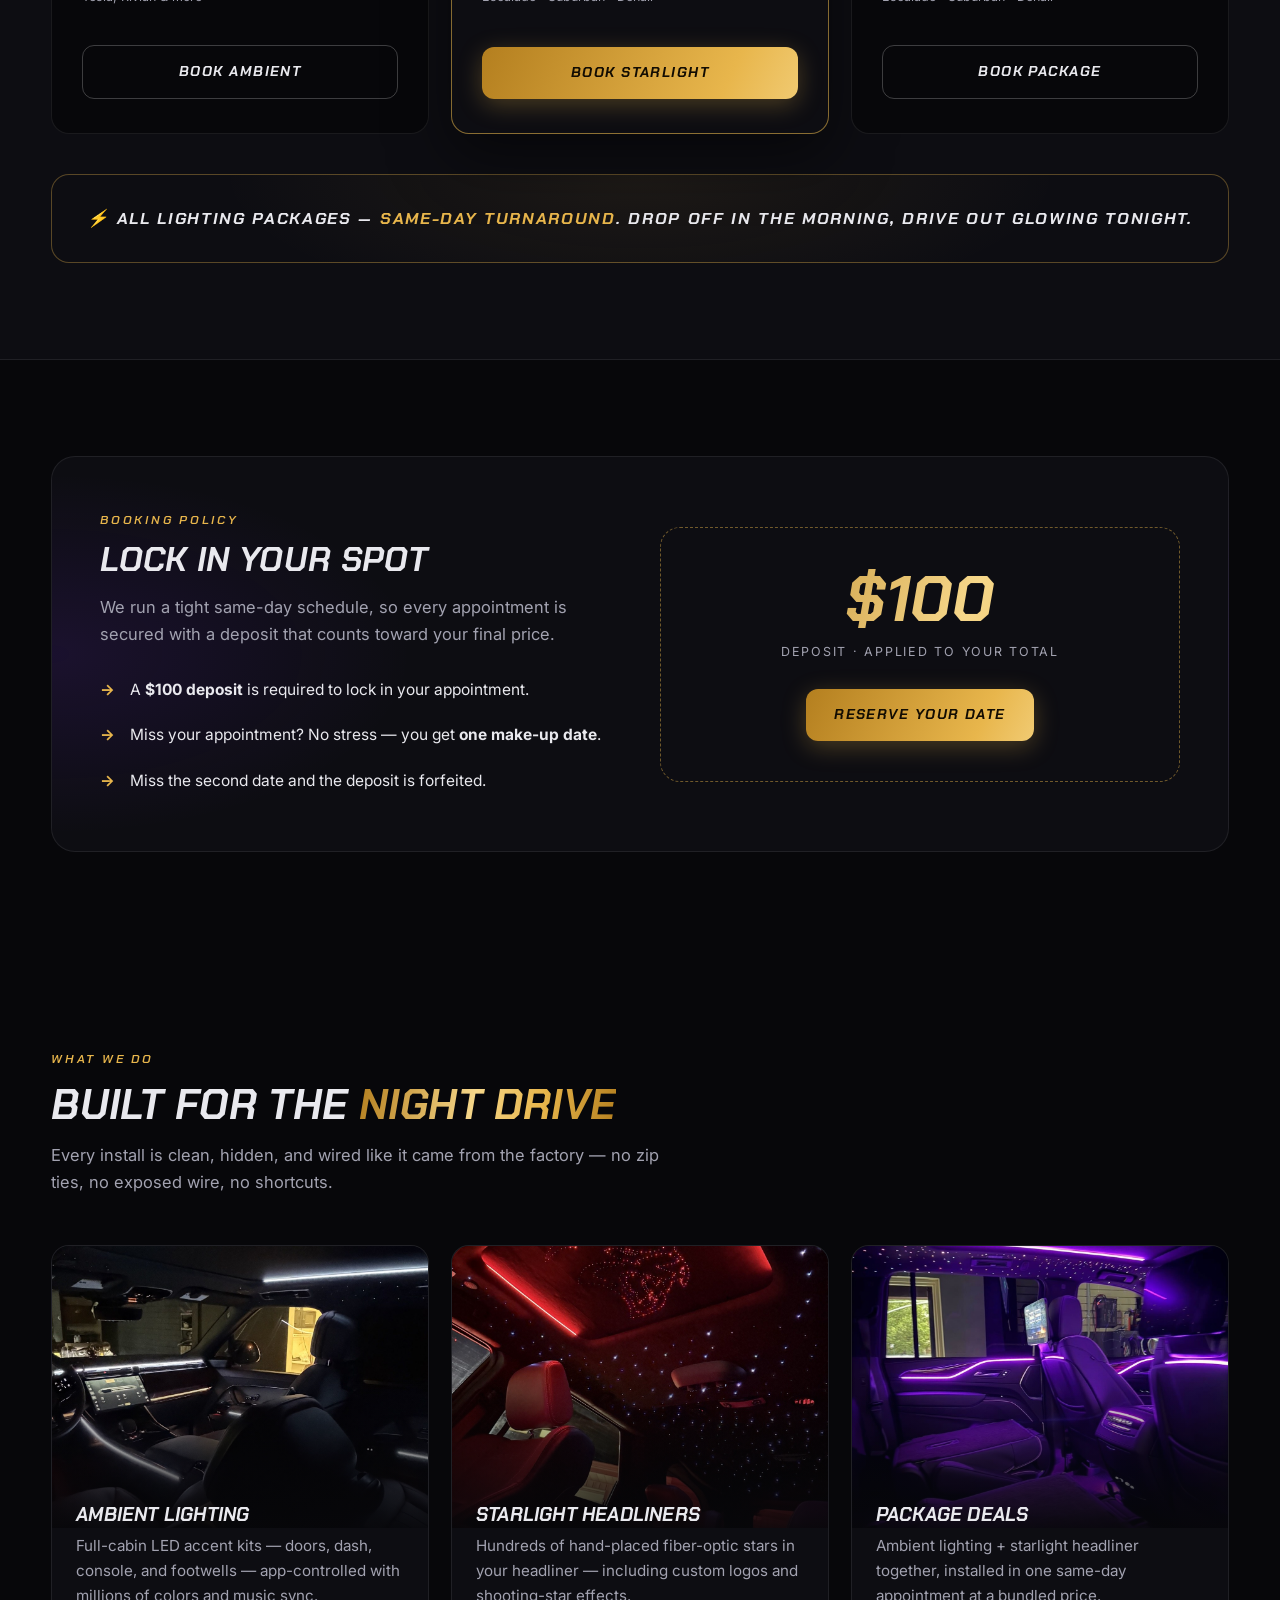
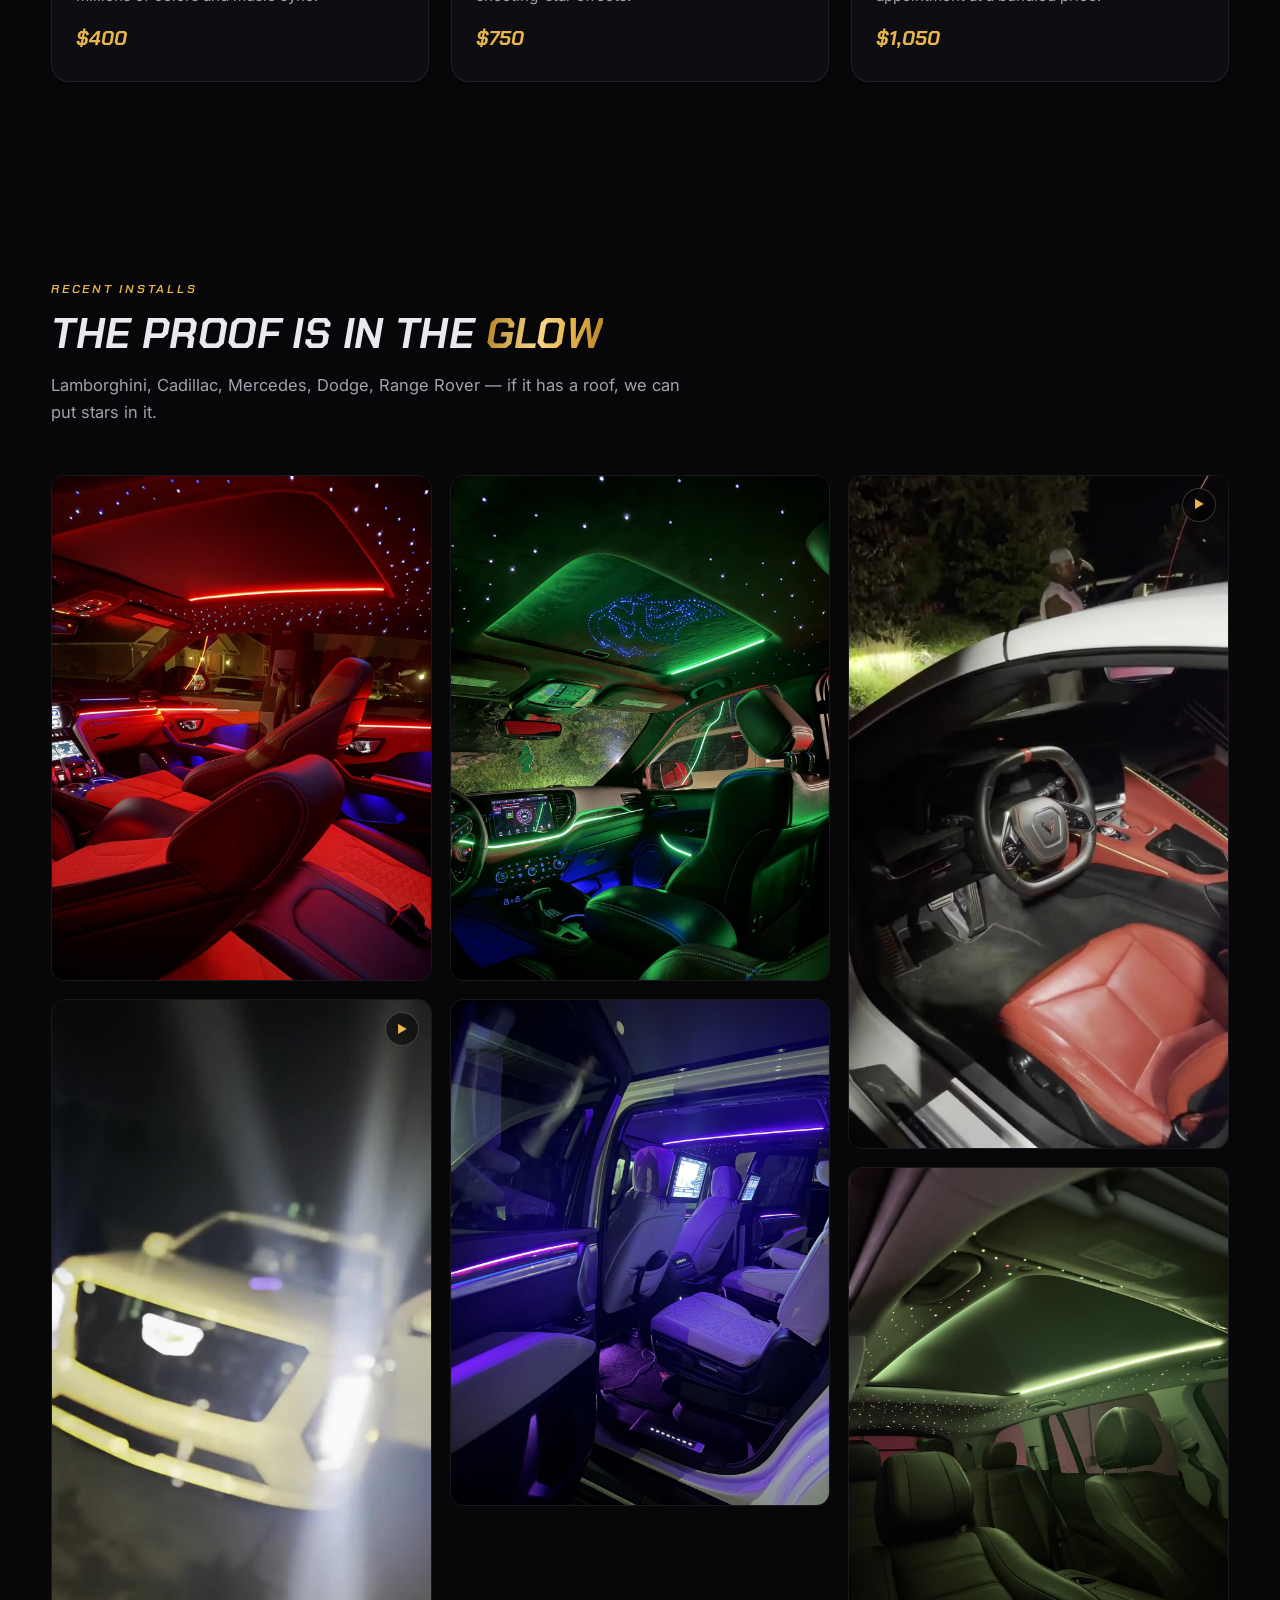
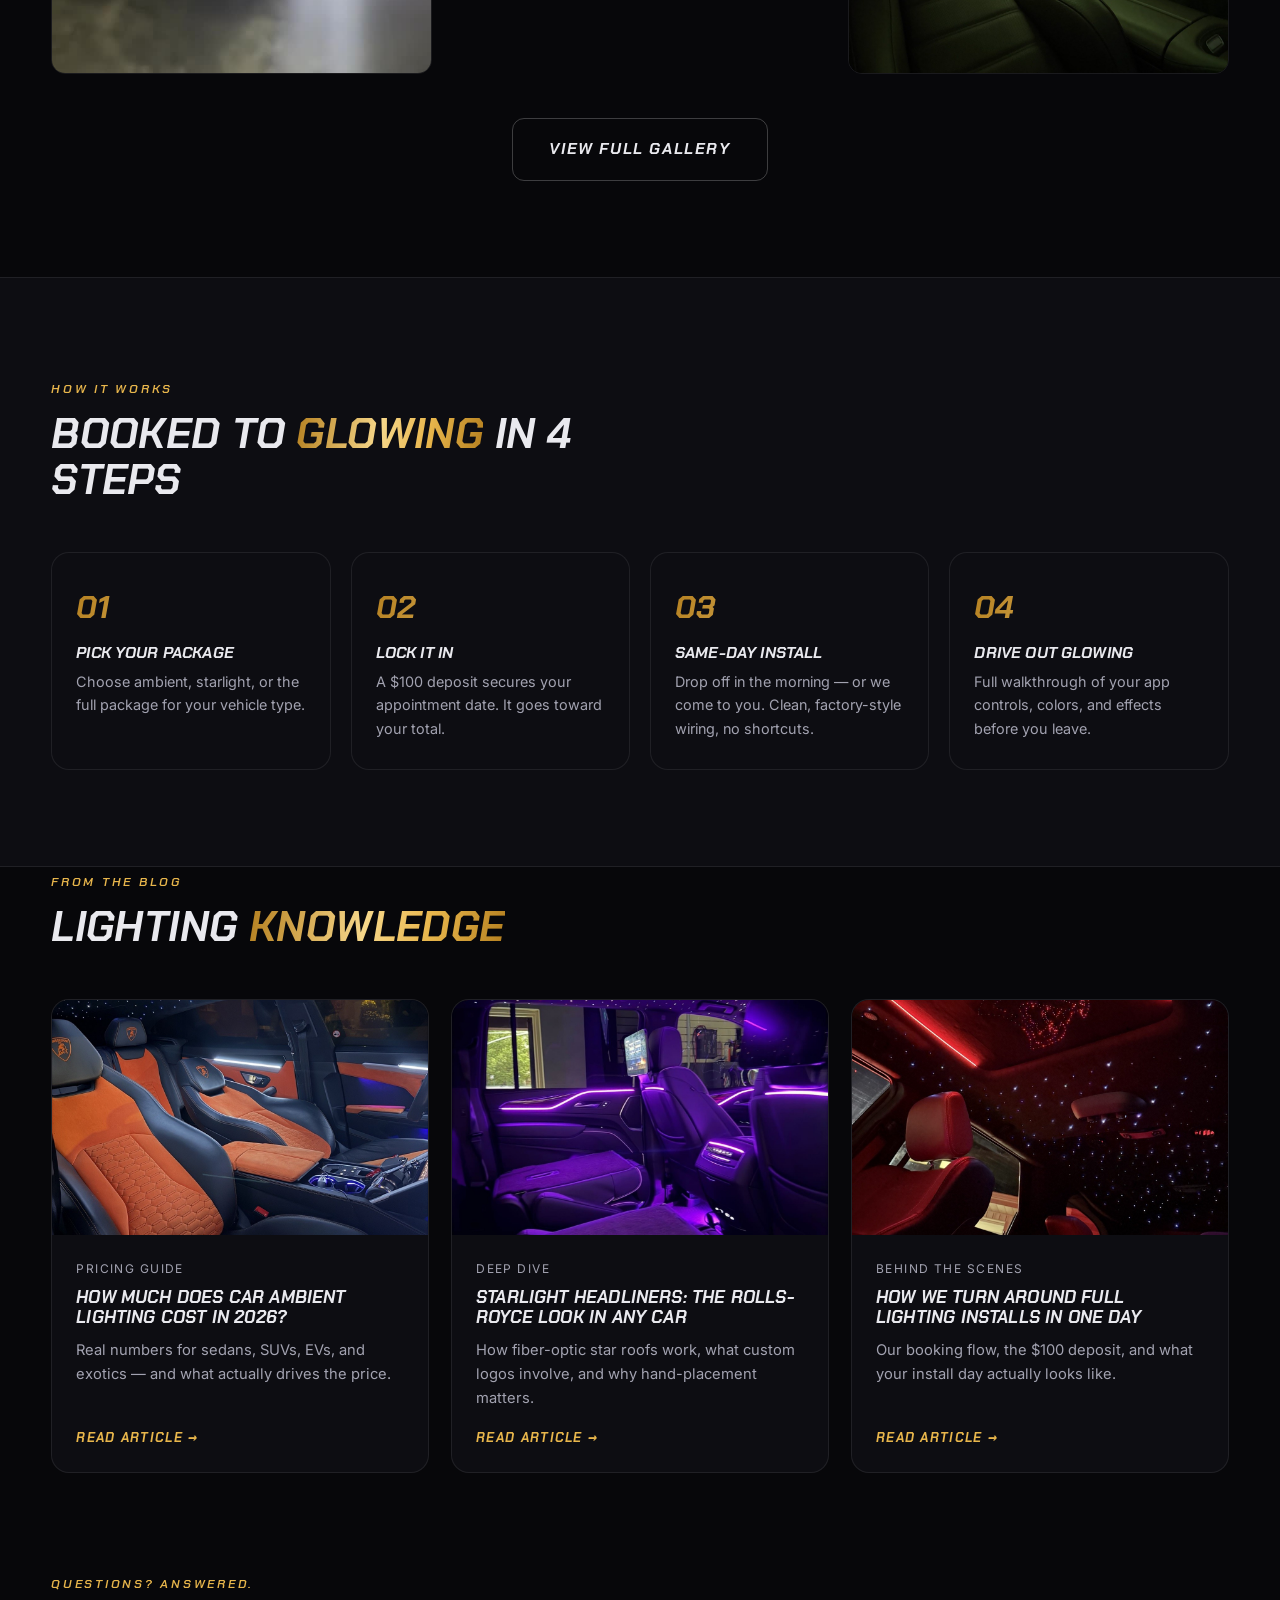
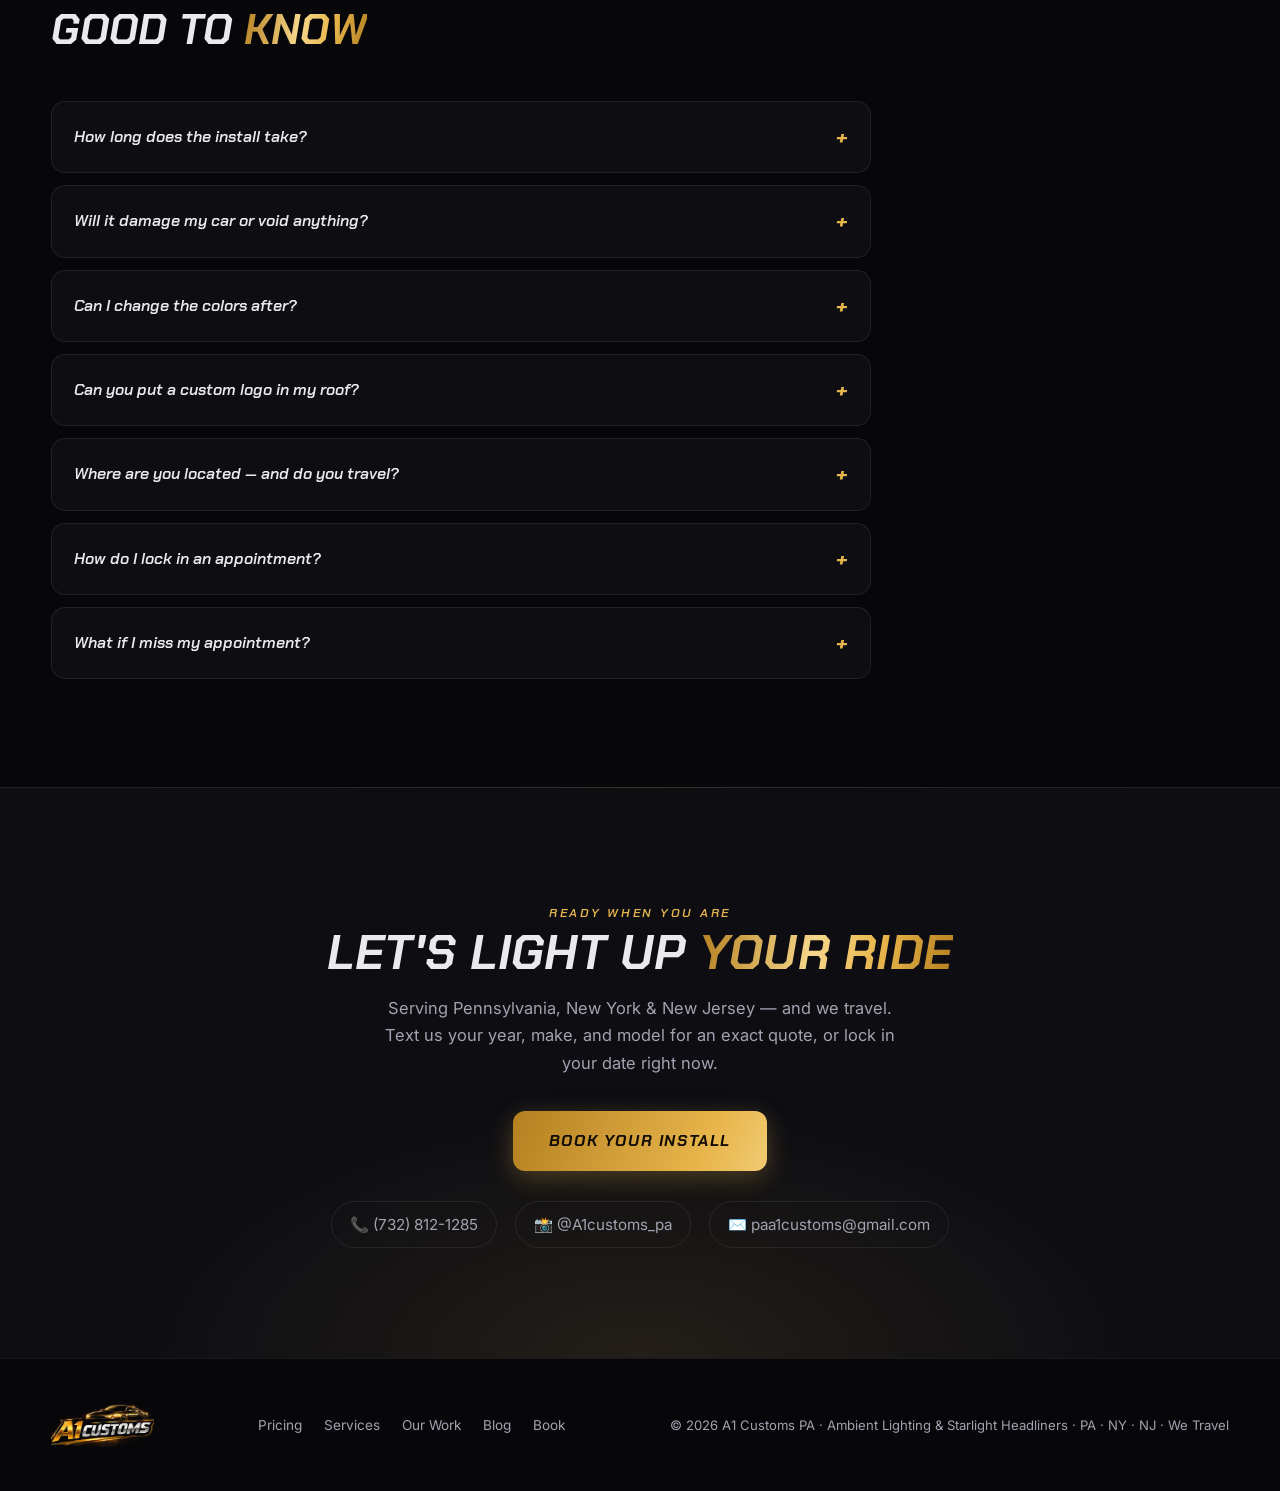
==== commit db0d9b2a: "Link preview: replace photo with A1 Customs logo card (1200x630) Co-Authored-By: Claude Fable 5 <nor" ====
--- a/index.html
+++ b/index.html
@@ -7,7 +7,9 @@
   <meta name="description" content="Custom ambient lighting and starlight headliner installs across Pennsylvania, New York &amp; New Jersey — we travel to you. Same-day turnaround on all lighting packages. Sedans from $400, starlights from $750. Book with a $100 deposit." />
   <meta property="og:title" content="A1 Customs PA — Ambient Lighting & Starlight Headliners" />
   <meta property="og:description" content="Custom interior lighting for your car. Same-day turnaround. Book with a $100 deposit." />
-  <meta property="og:image" content="https://a1customspa.com/assets/img/urus-red-starlight.jpg" />
+  <meta property="og:image" content="https://www.a1customspa.com/assets/img/og-card.jpg" />
+  <meta property="og:image:width" content="1200" />
+  <meta property="og:image:height" content="630" />
   <meta property="og:type" content="website" />
   <link rel="icon" type="image/png" href="assets/img/logo.png" />
   <link rel="preconnect" href="https://fonts.googleapis.com" />
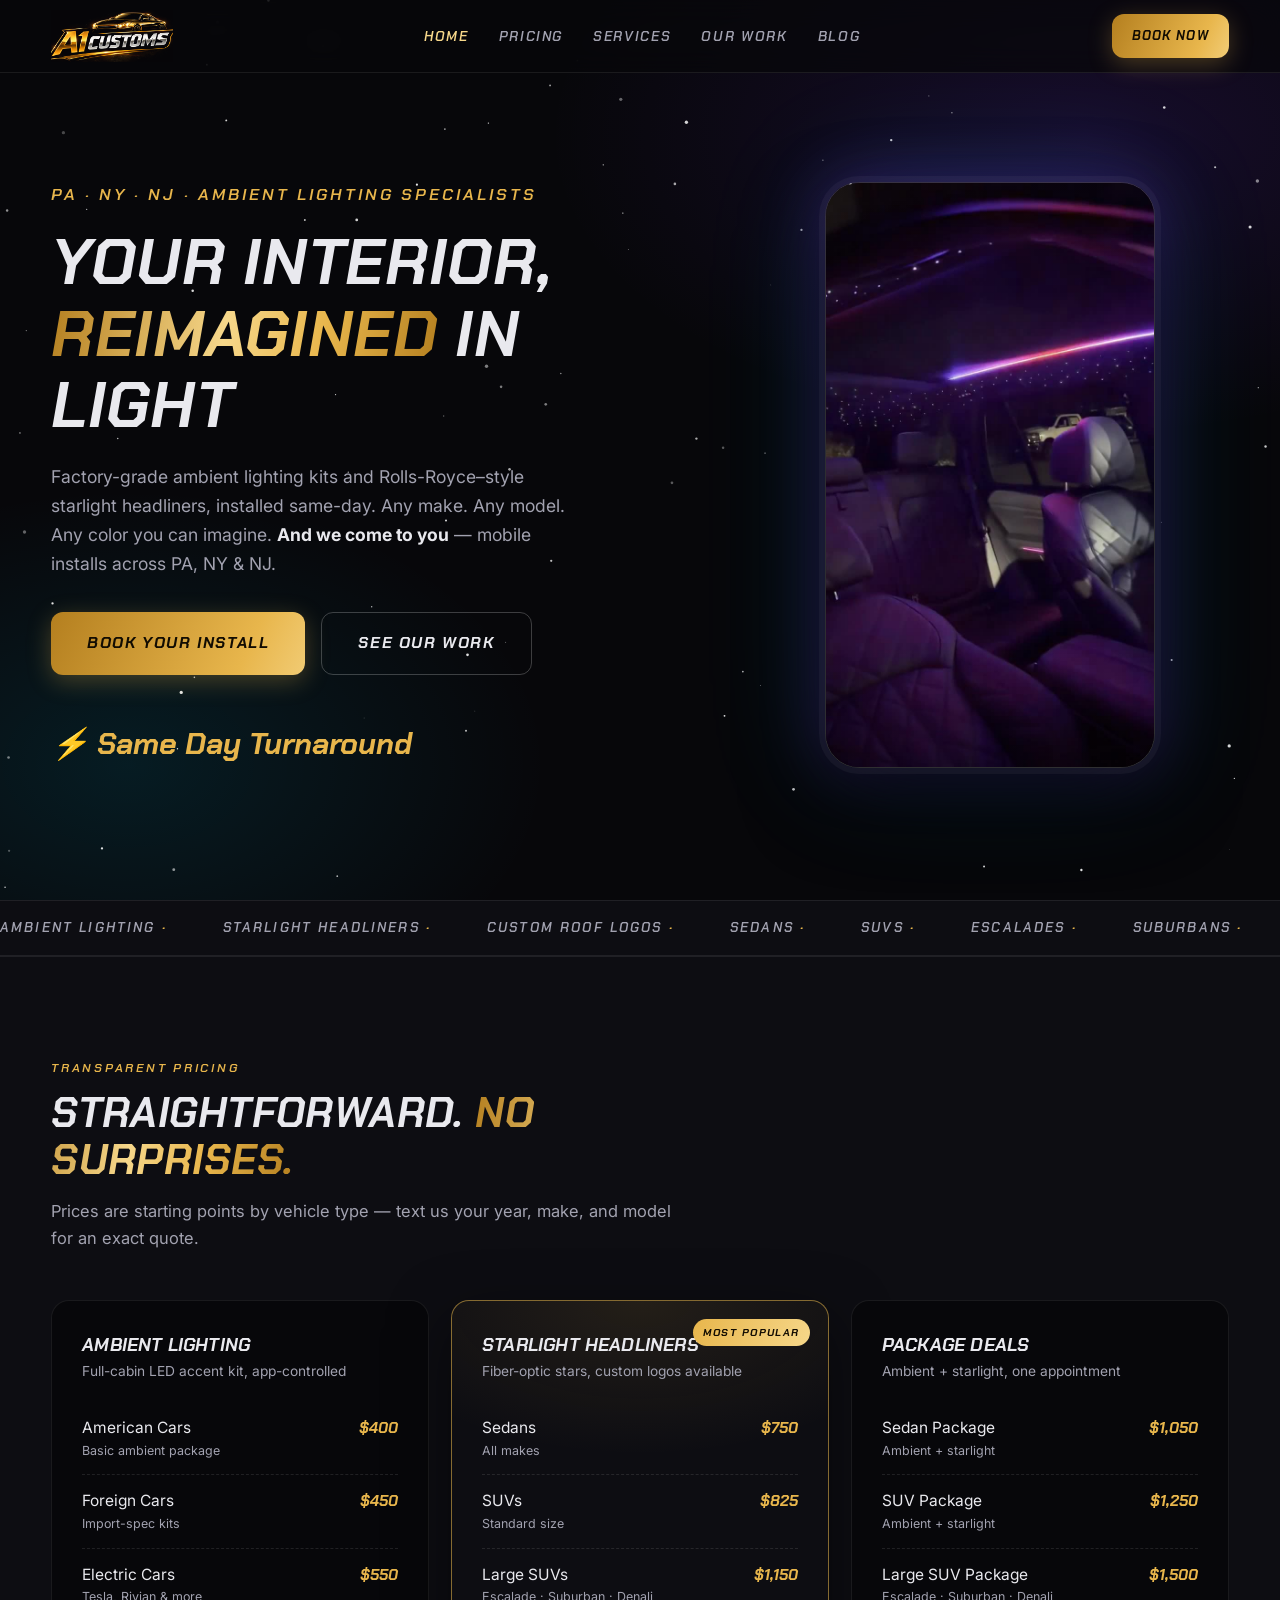
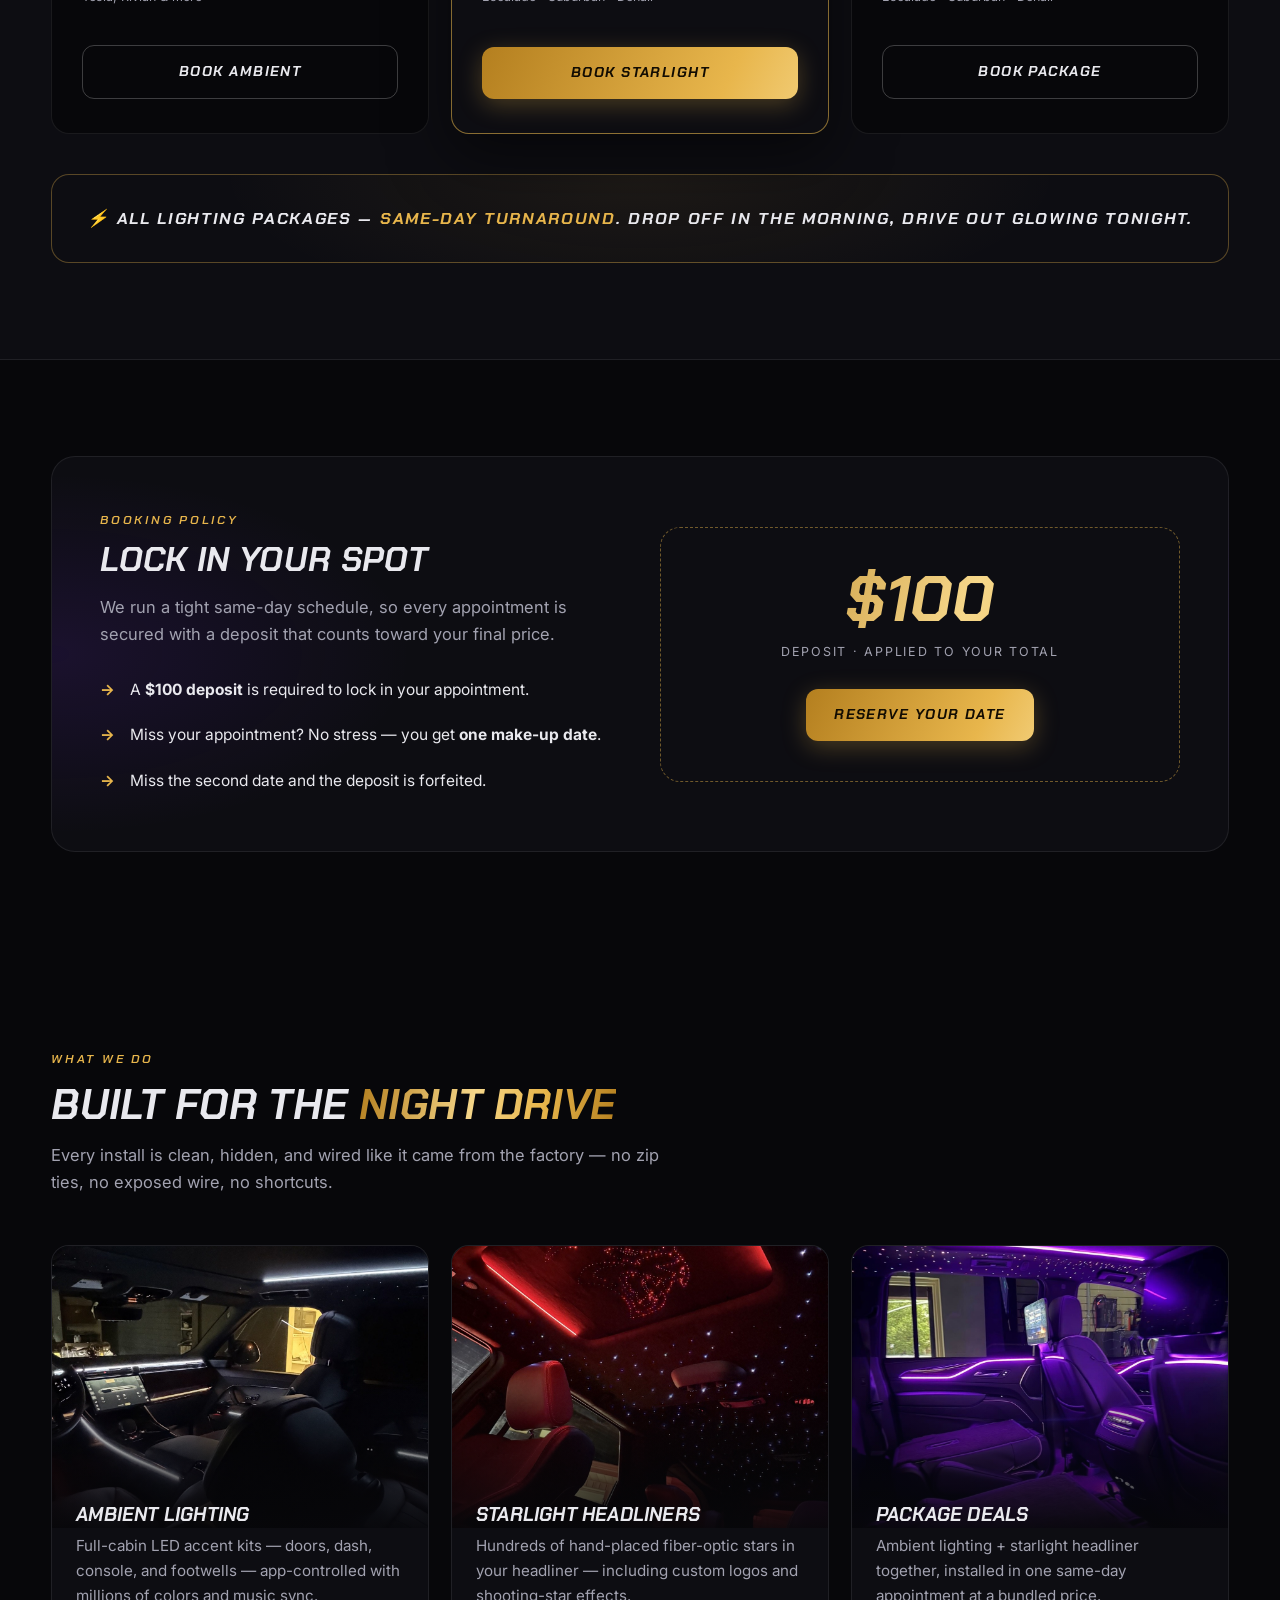
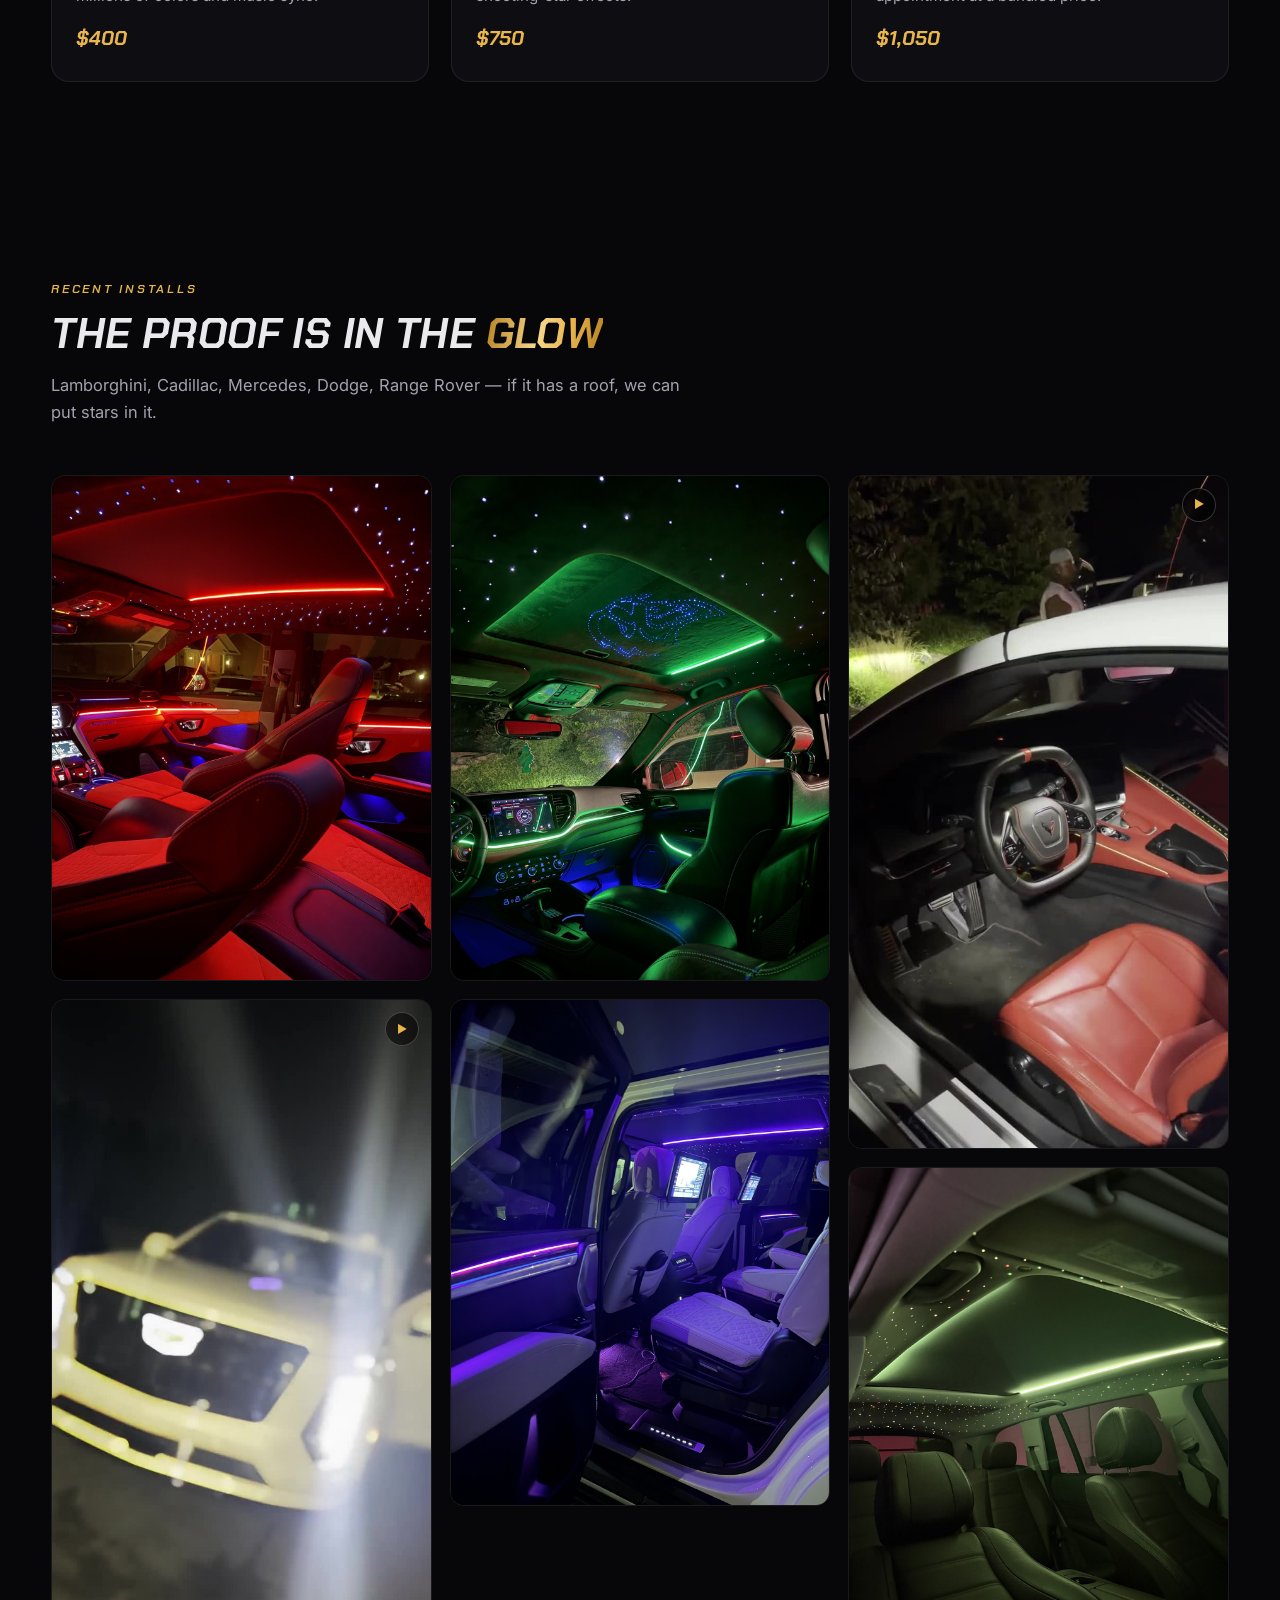
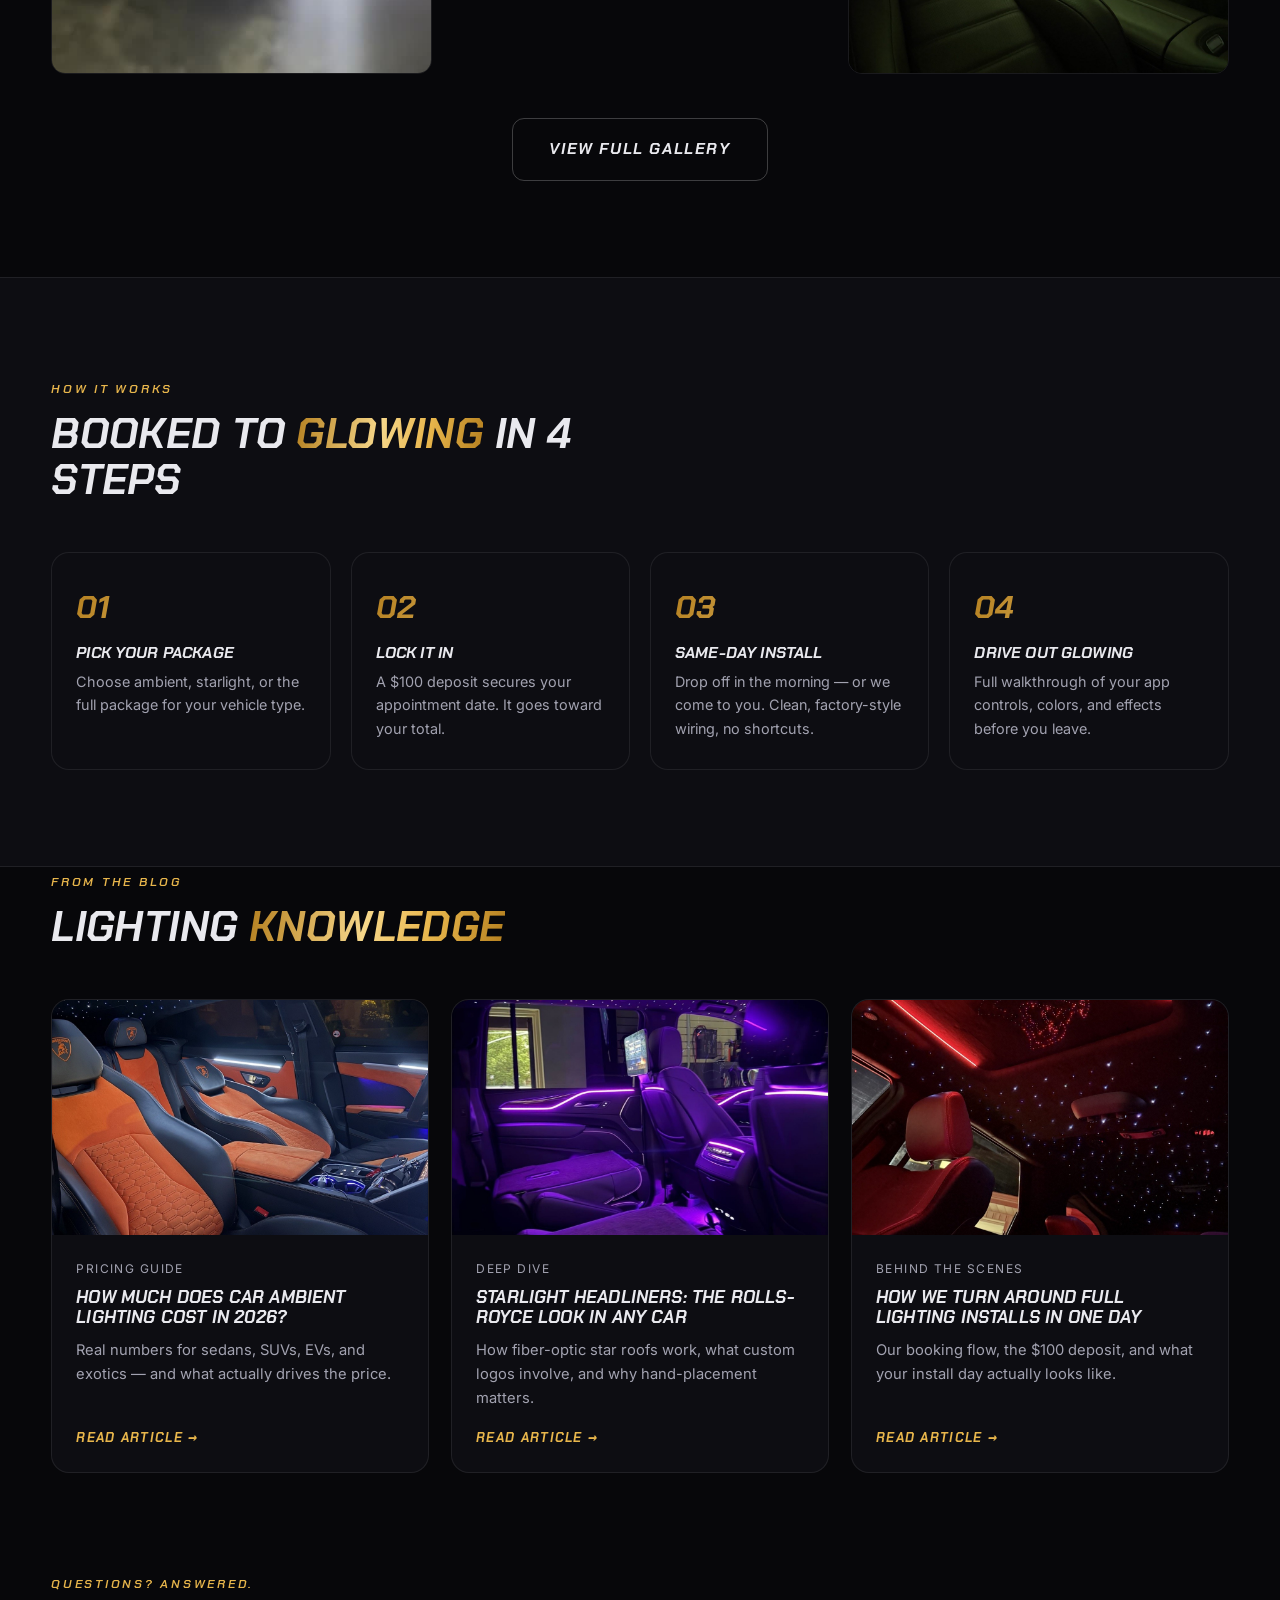
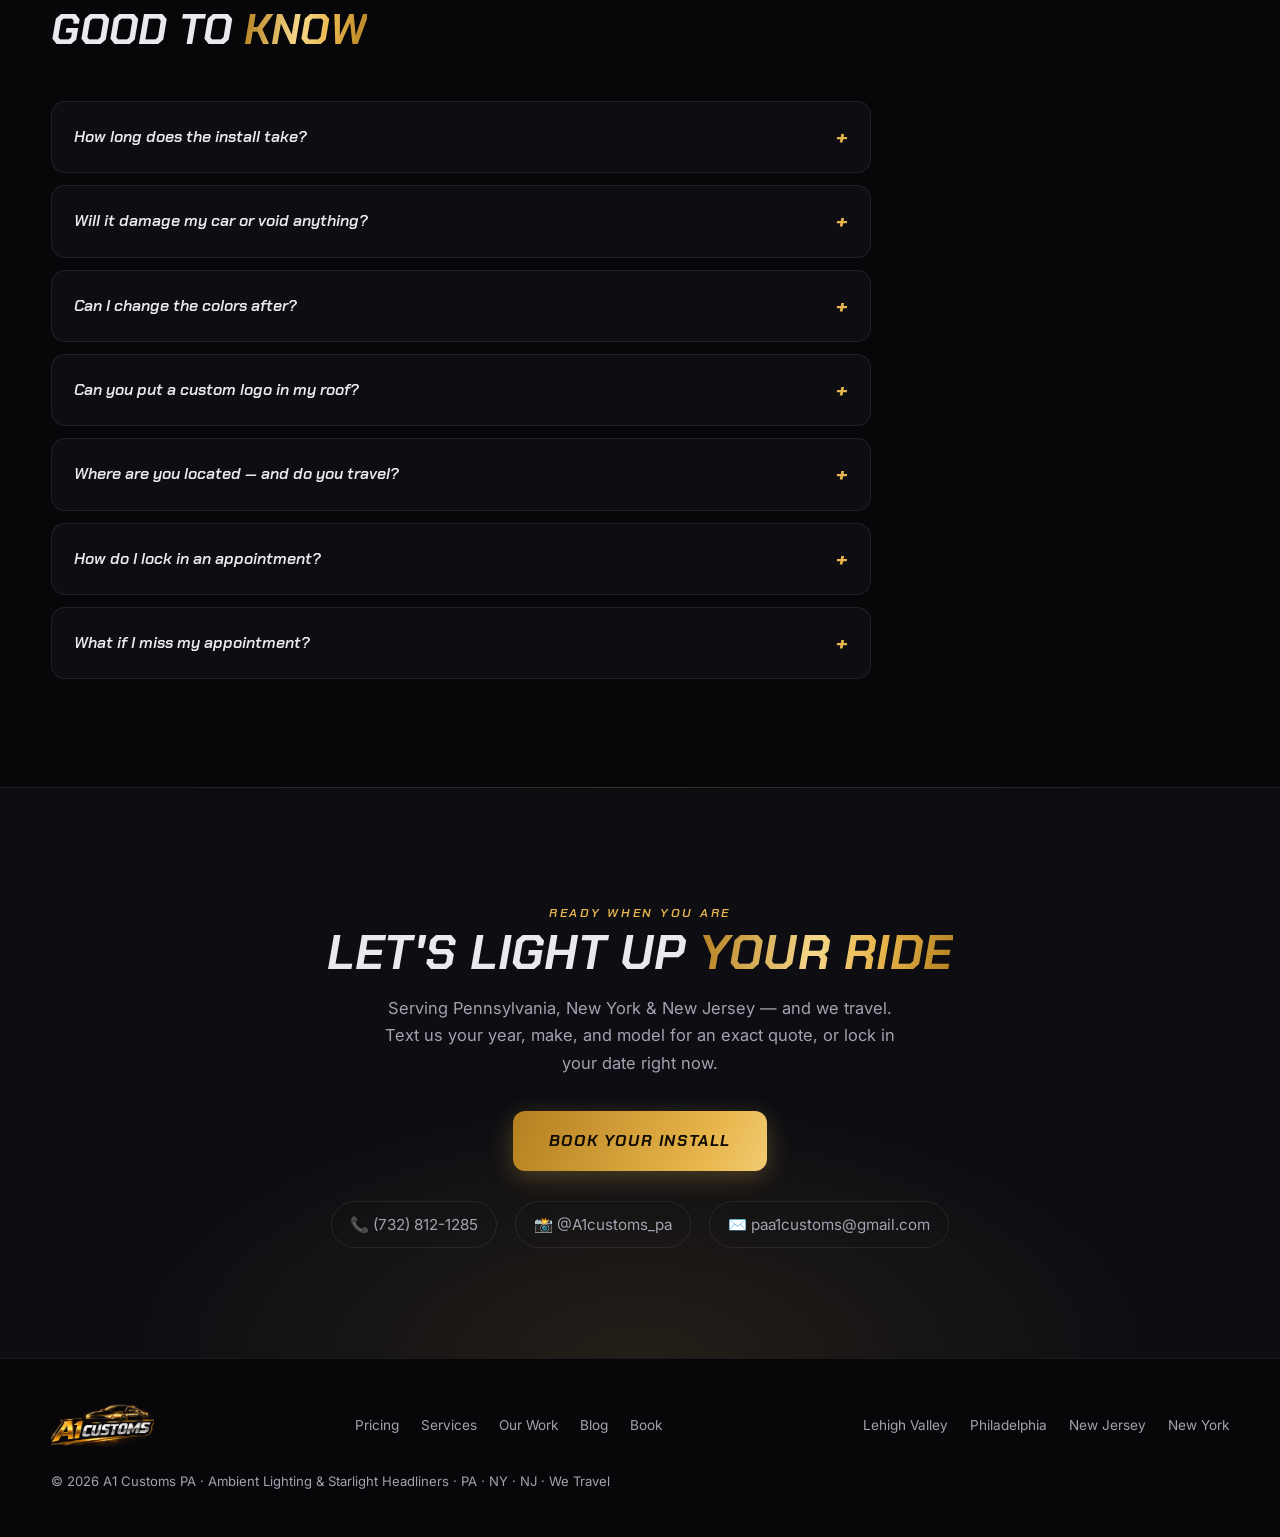
==== commit 81ecd1a1: "SEO phase 1: sitemap, robots, 4 city landing pages, Escalade model post - robots.txt + sitemap.xml (" ====
--- a/index.html
+++ b/index.html
@@ -348,6 +348,12 @@
         <a href="blog/index.html">Blog</a>
         <a href="book.html">Book</a>
       </div>
+      <div class="foot-links">
+        <a href="locations/allentown-lehigh-valley.html">Lehigh Valley</a>
+        <a href="locations/philadelphia.html">Philadelphia</a>
+        <a href="locations/new-jersey.html">New Jersey</a>
+        <a href="locations/new-york.html">New York</a>
+      </div>
       <p>© 2026 A1 Customs PA · Ambient Lighting &amp; Starlight Headliners · PA · NY · NJ · We Travel</p>
     </div>
   </footer>
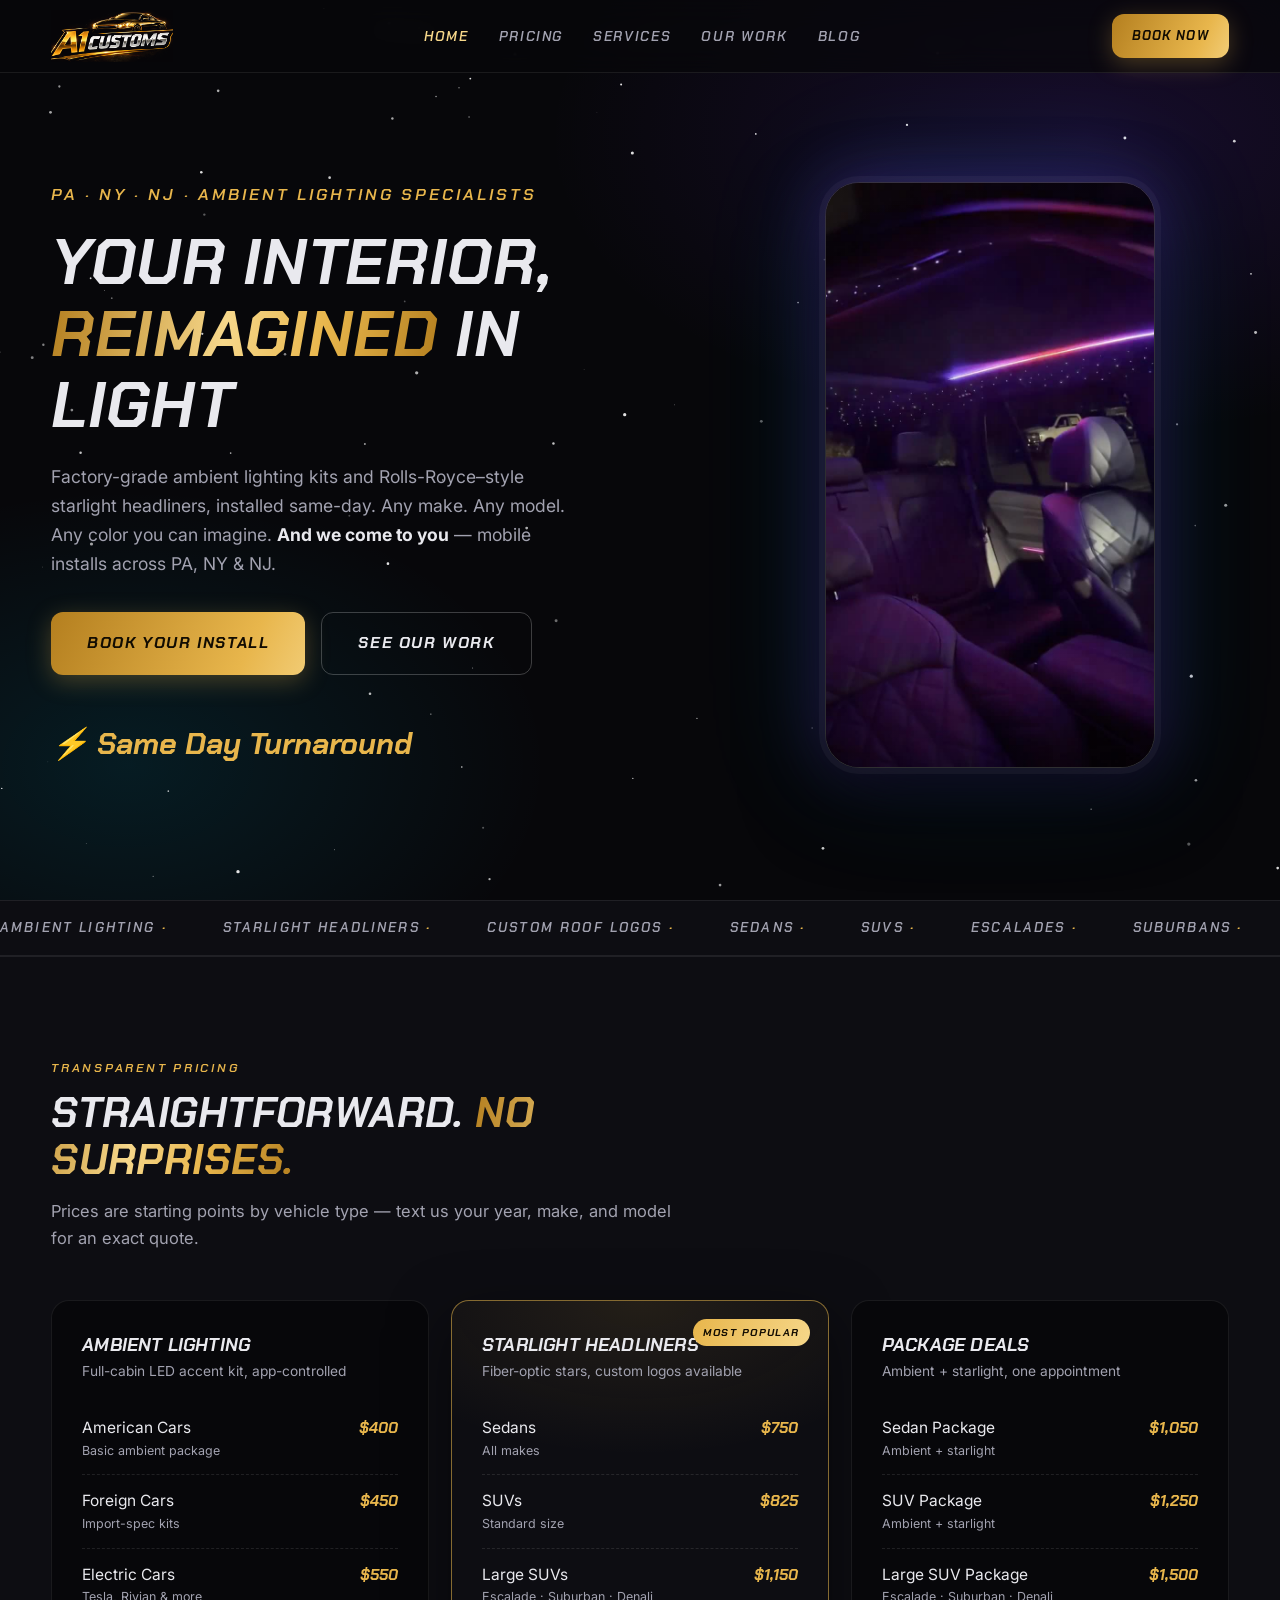
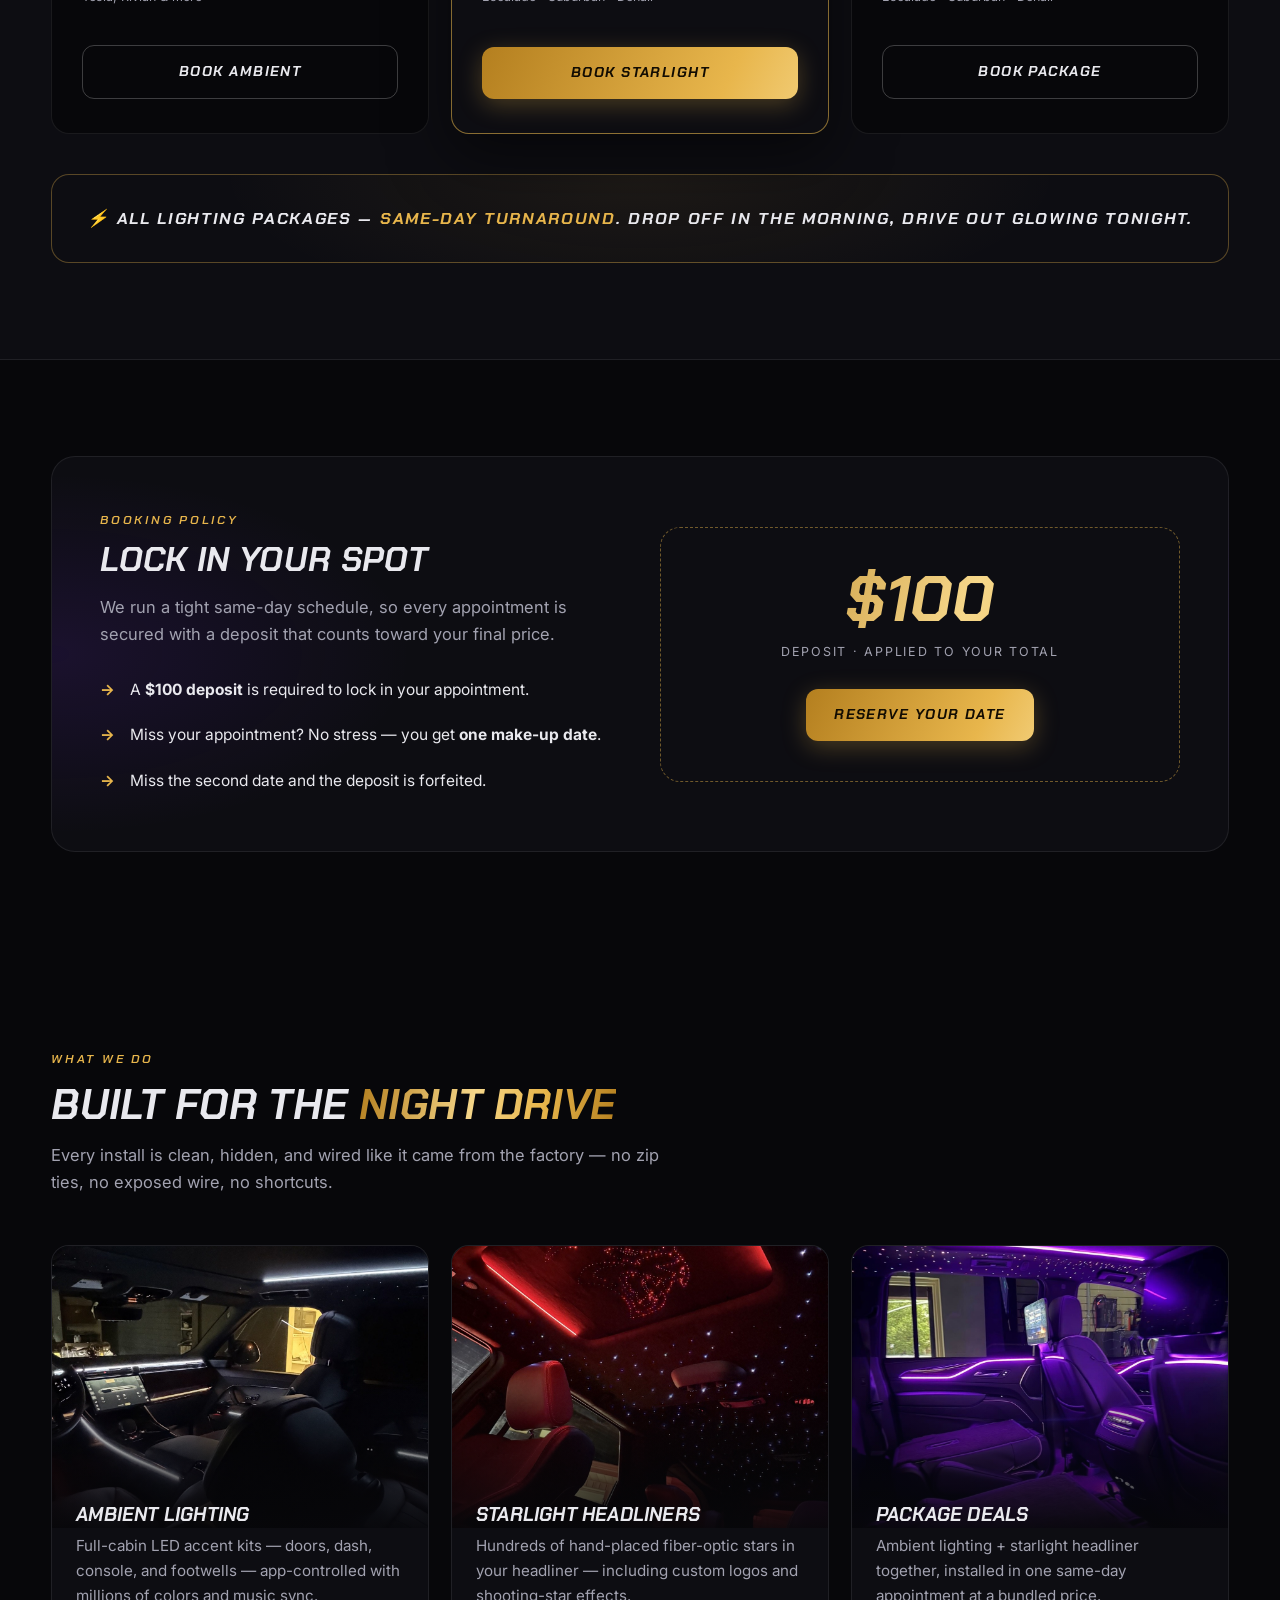
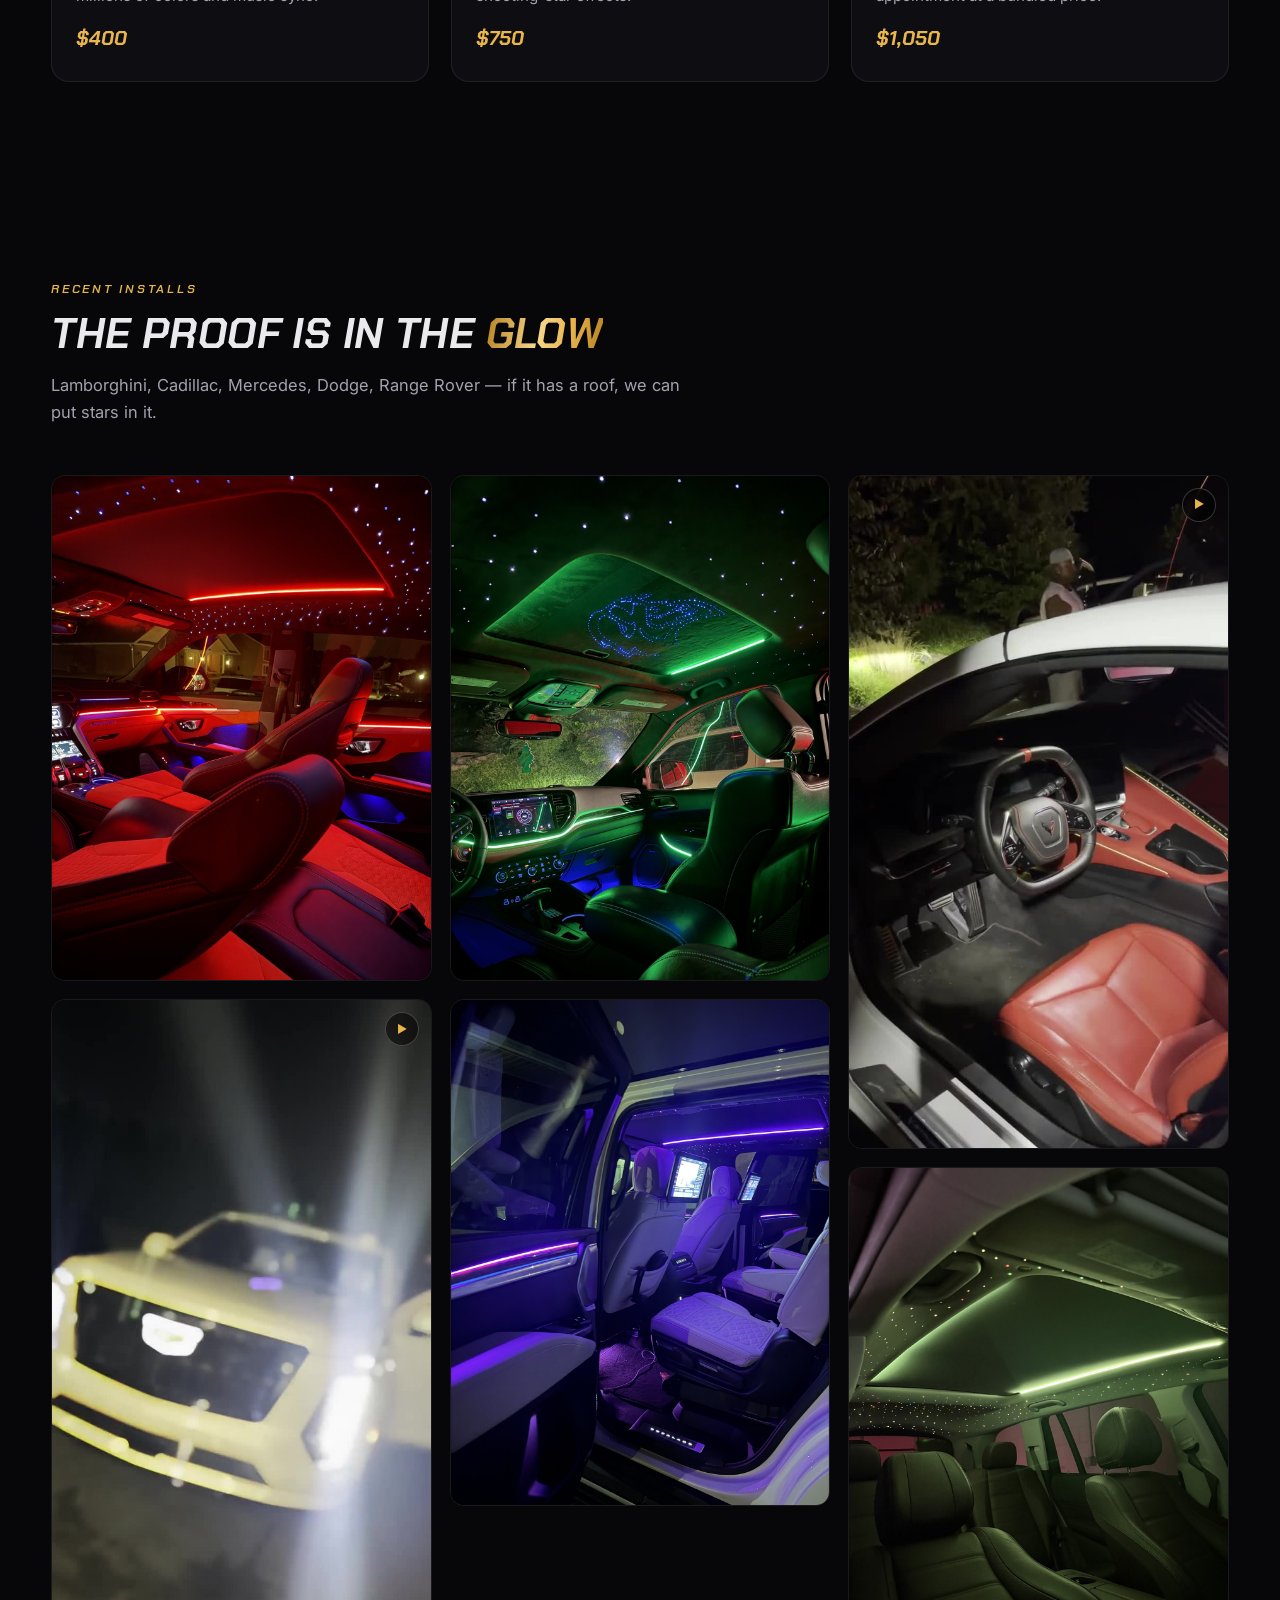
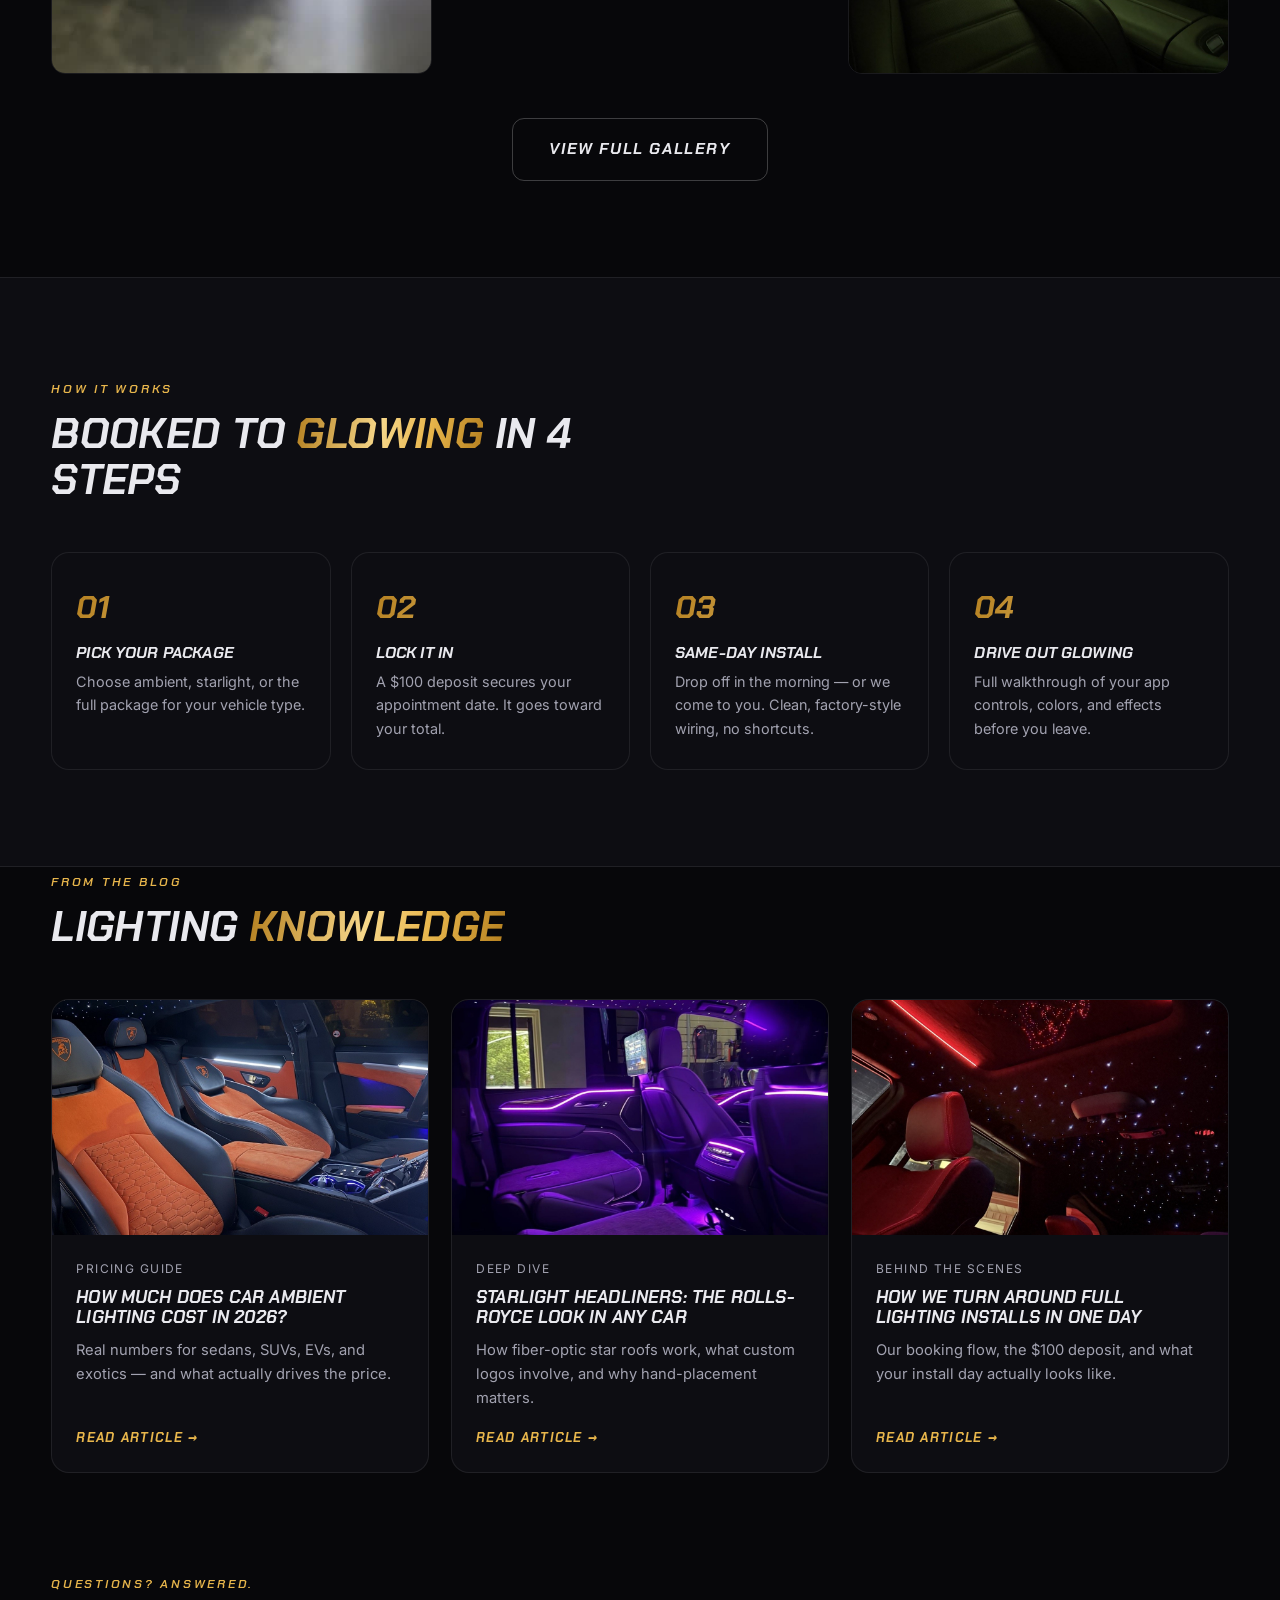
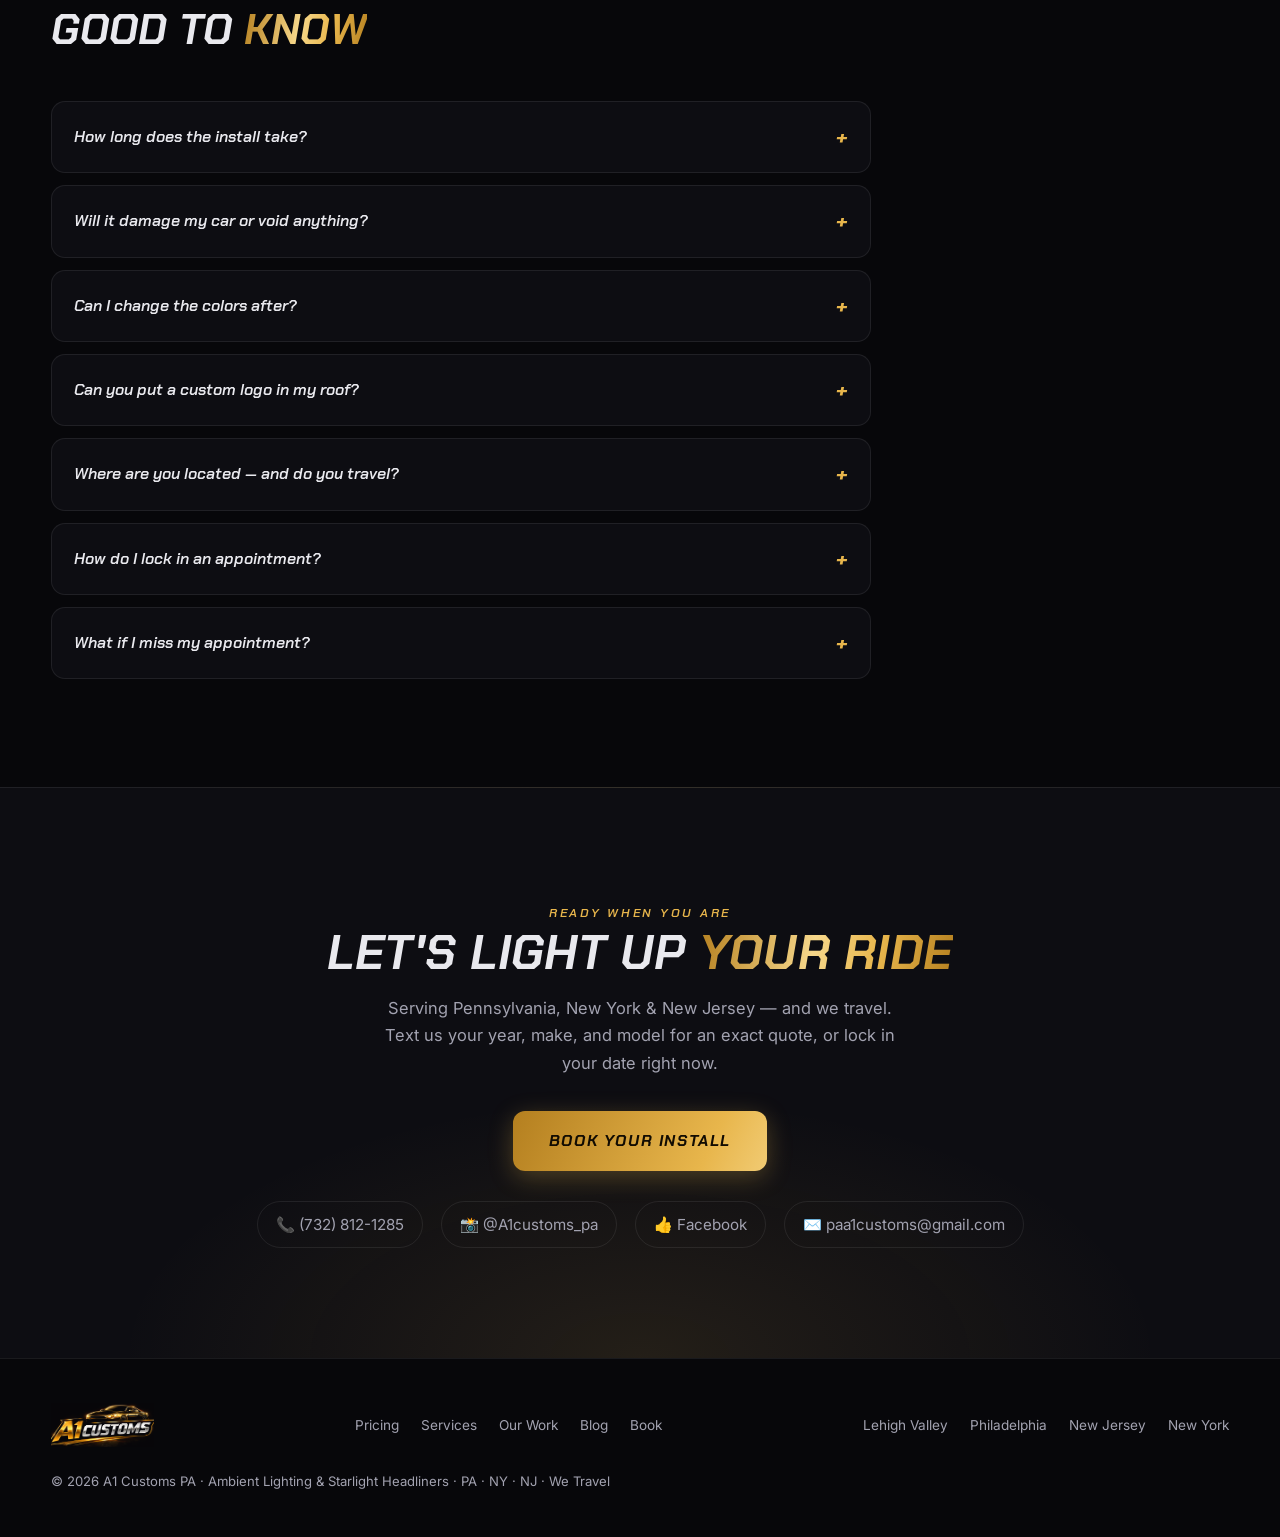
==== commit ab7cd59d: "Add Facebook page links (contact, booking sidebar, thanks, schema sameAs) Co-Authored-By: Claude Fab" ====
--- a/index.html
+++ b/index.html
@@ -25,7 +25,7 @@
     "telephone": "+1-732-812-1285",
     "email": "paa1customs@gmail.com",
     "areaServed": ["Pennsylvania", "New York", "New Jersey"],
-    "sameAs": ["https://www.instagram.com/a1customs_pa"],
+    "sameAs": ["https://www.instagram.com/a1customs_pa", "https://www.facebook.com/people/A1-Customs-PA/61580493064433/"],
     "priceRange": "$400-$1500",
     "image": "assets/img/urus-red-starlight.jpg"
   }
@@ -333,6 +333,7 @@
       <div class="contact-links">
         <a href="tel:+17328121285">📞 (732) 812-1285</a>
         <a href="https://www.instagram.com/a1customs_pa" target="_blank" rel="noopener">📸 @A1customs_pa</a>
+        <a href="https://www.facebook.com/people/A1-Customs-PA/61580493064433/" target="_blank" rel="noopener">👍 Facebook</a>
         <a href="mailto:paa1customs@gmail.com">✉️ paa1customs@gmail.com</a>
       </div>
     </div>
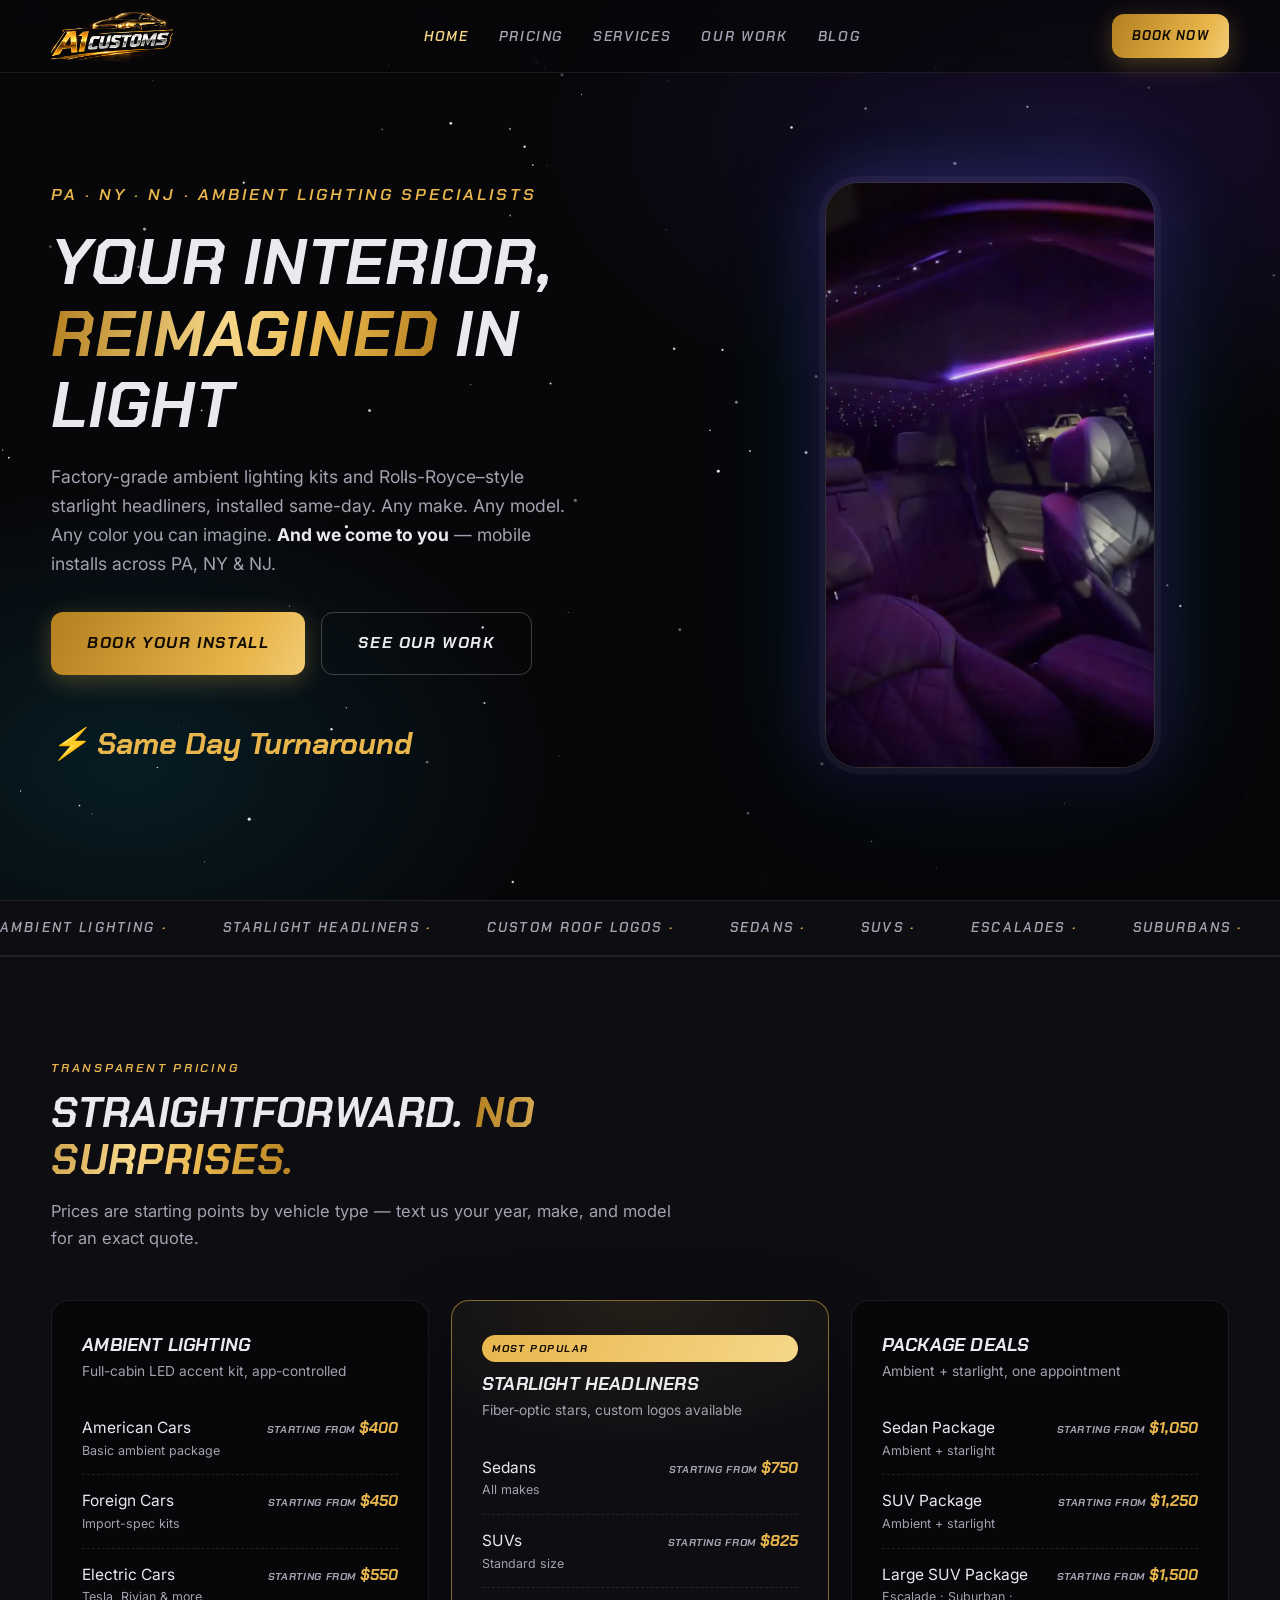
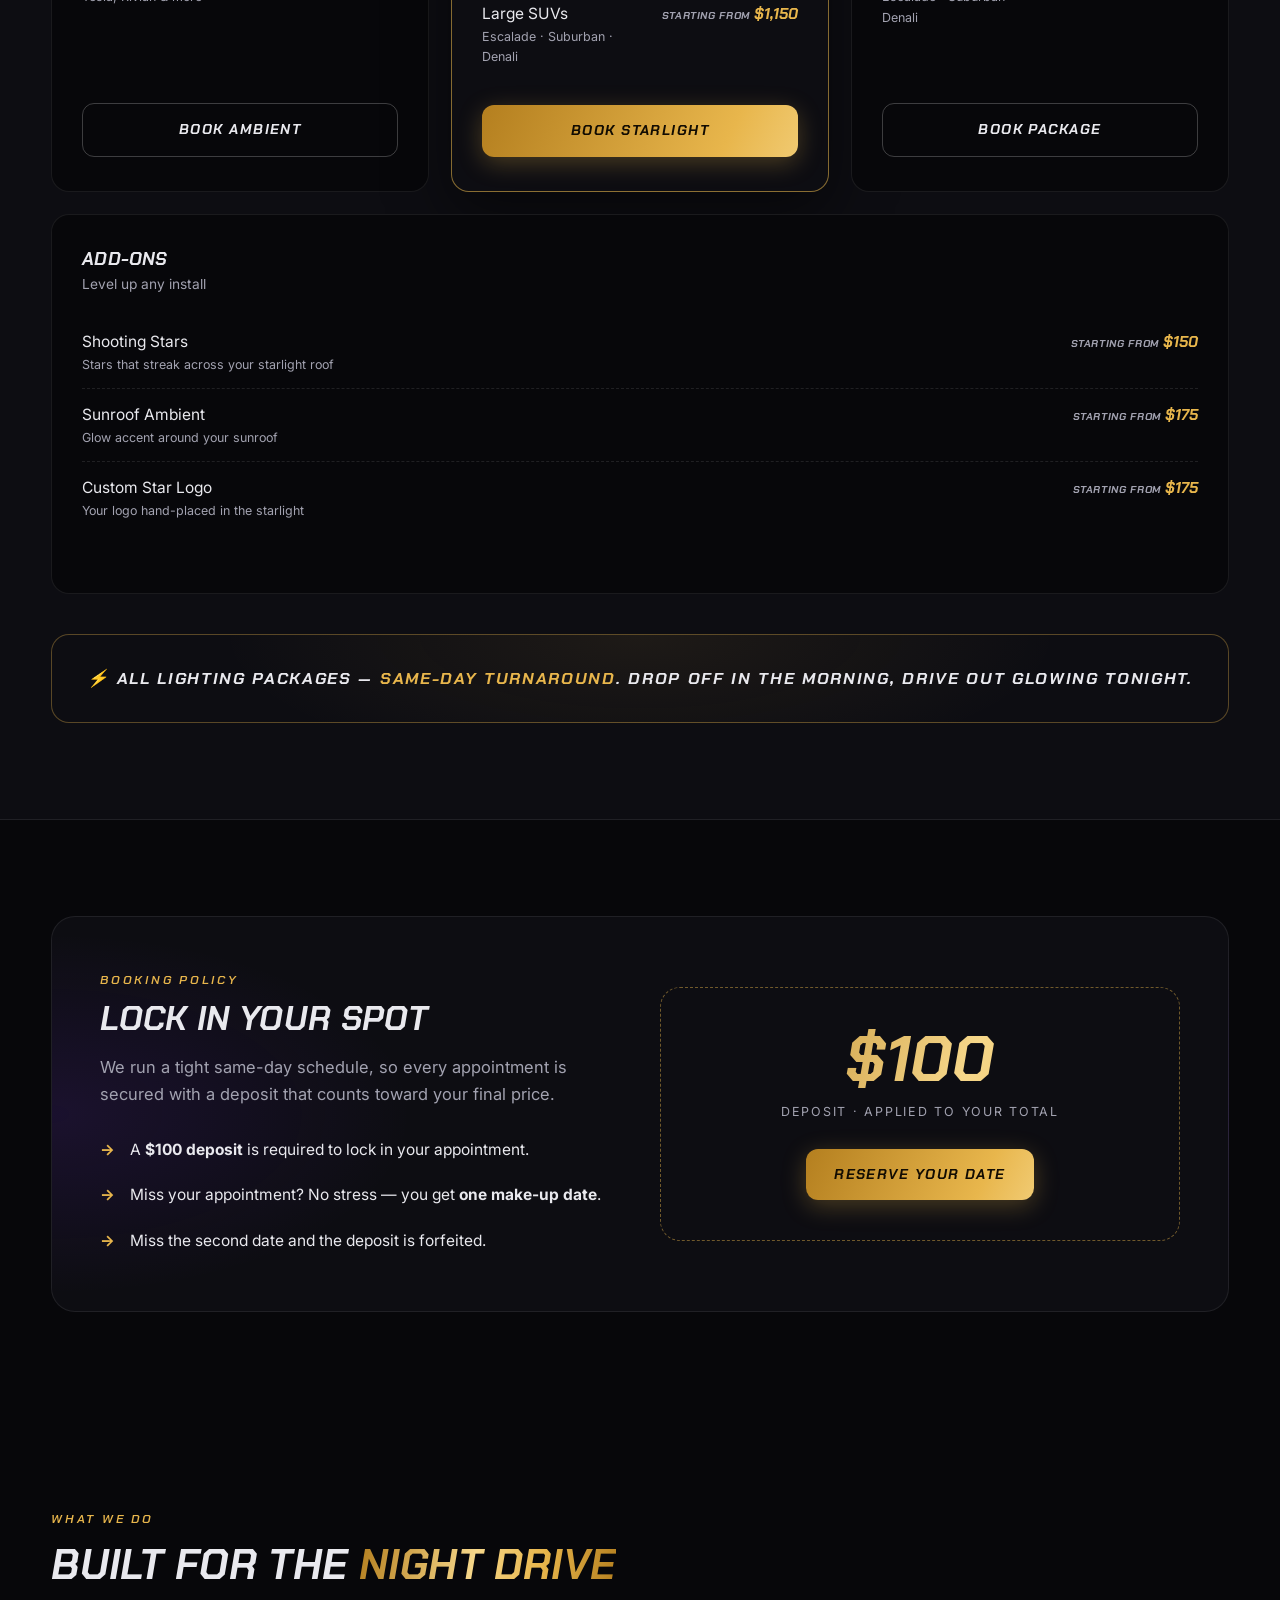
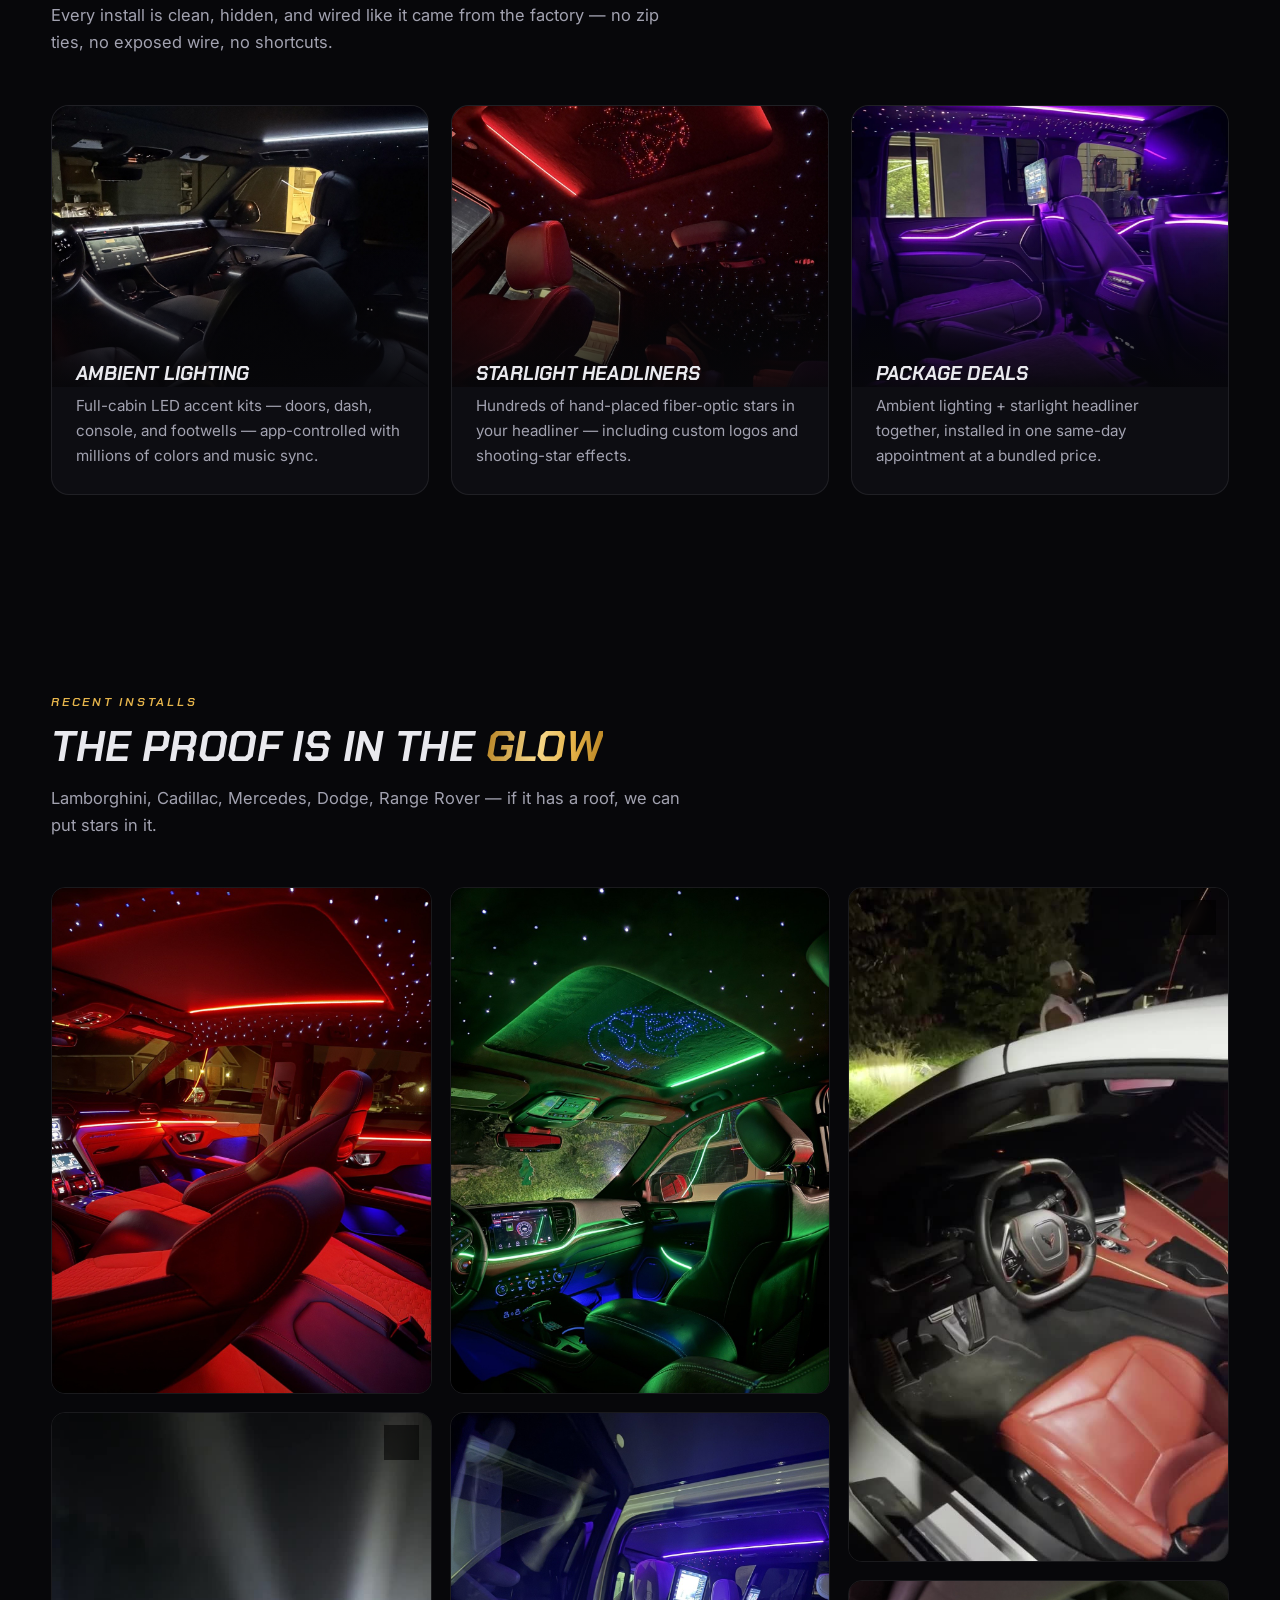
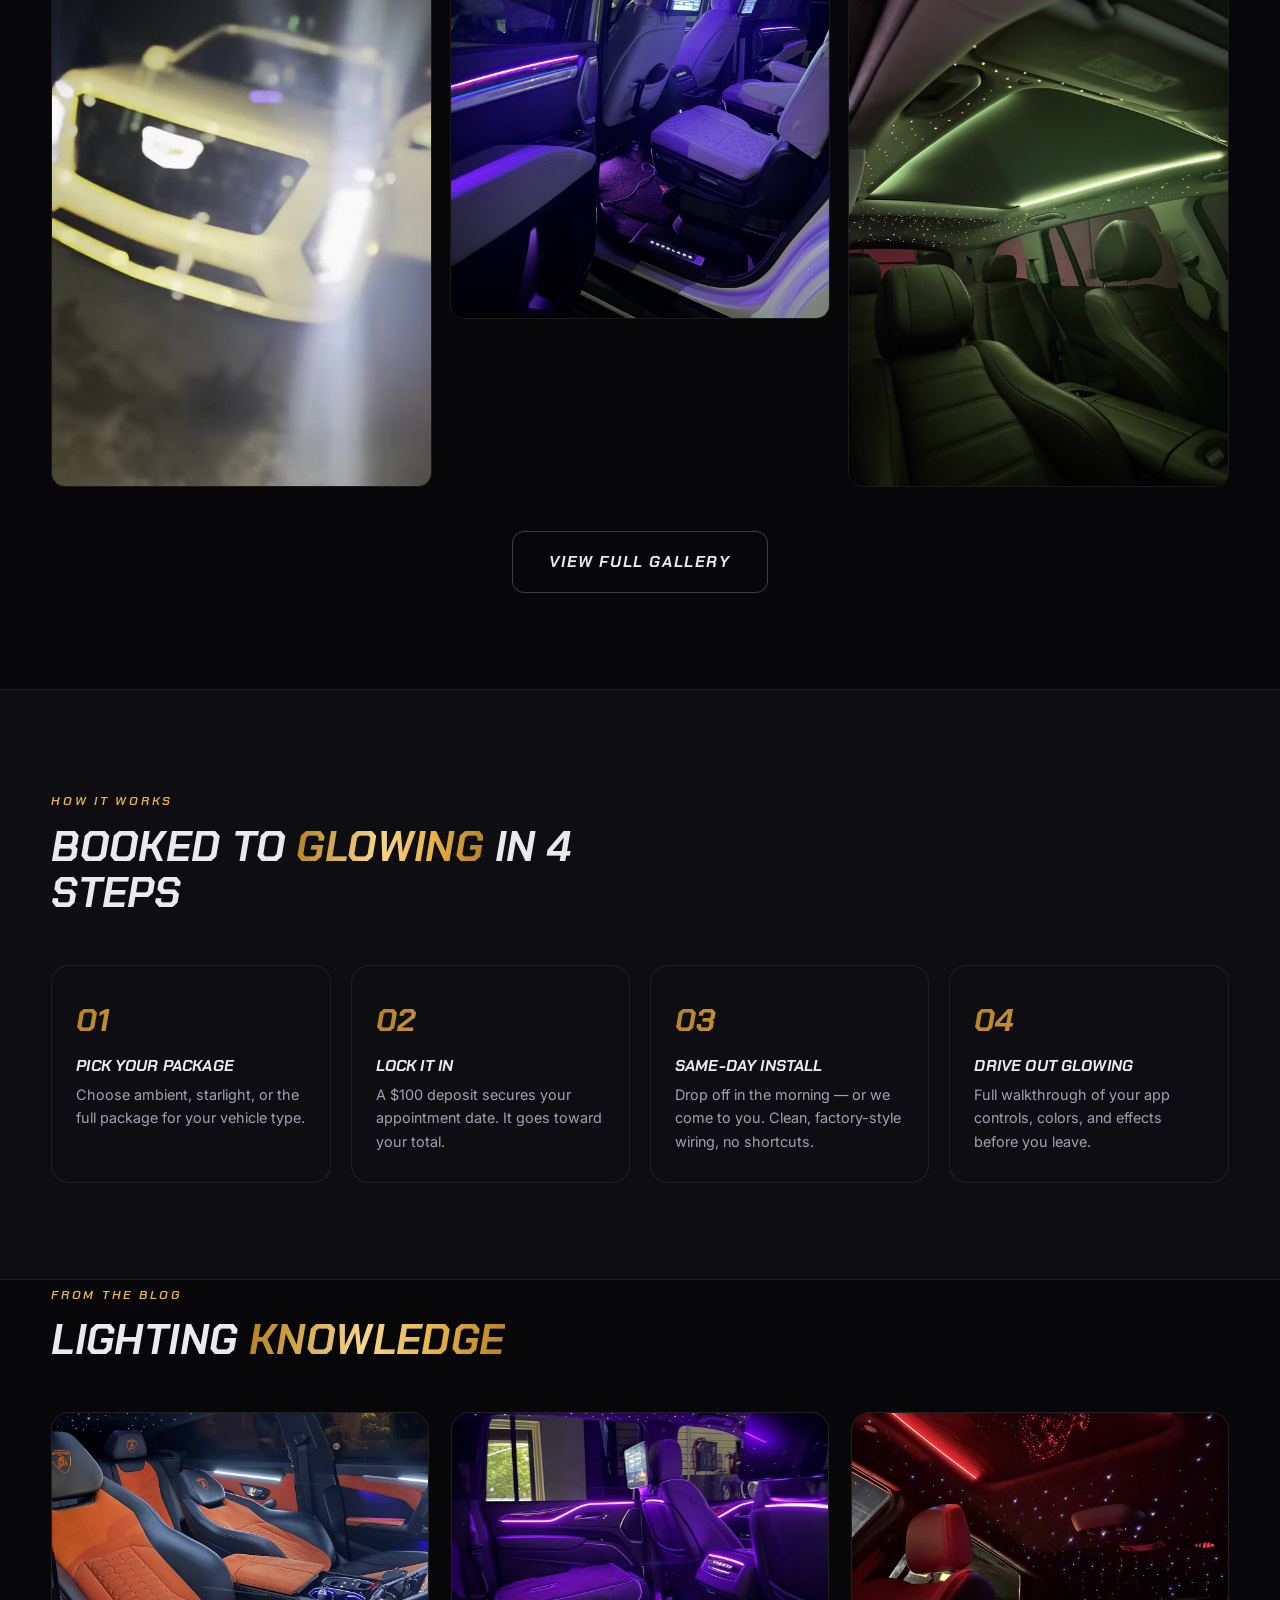
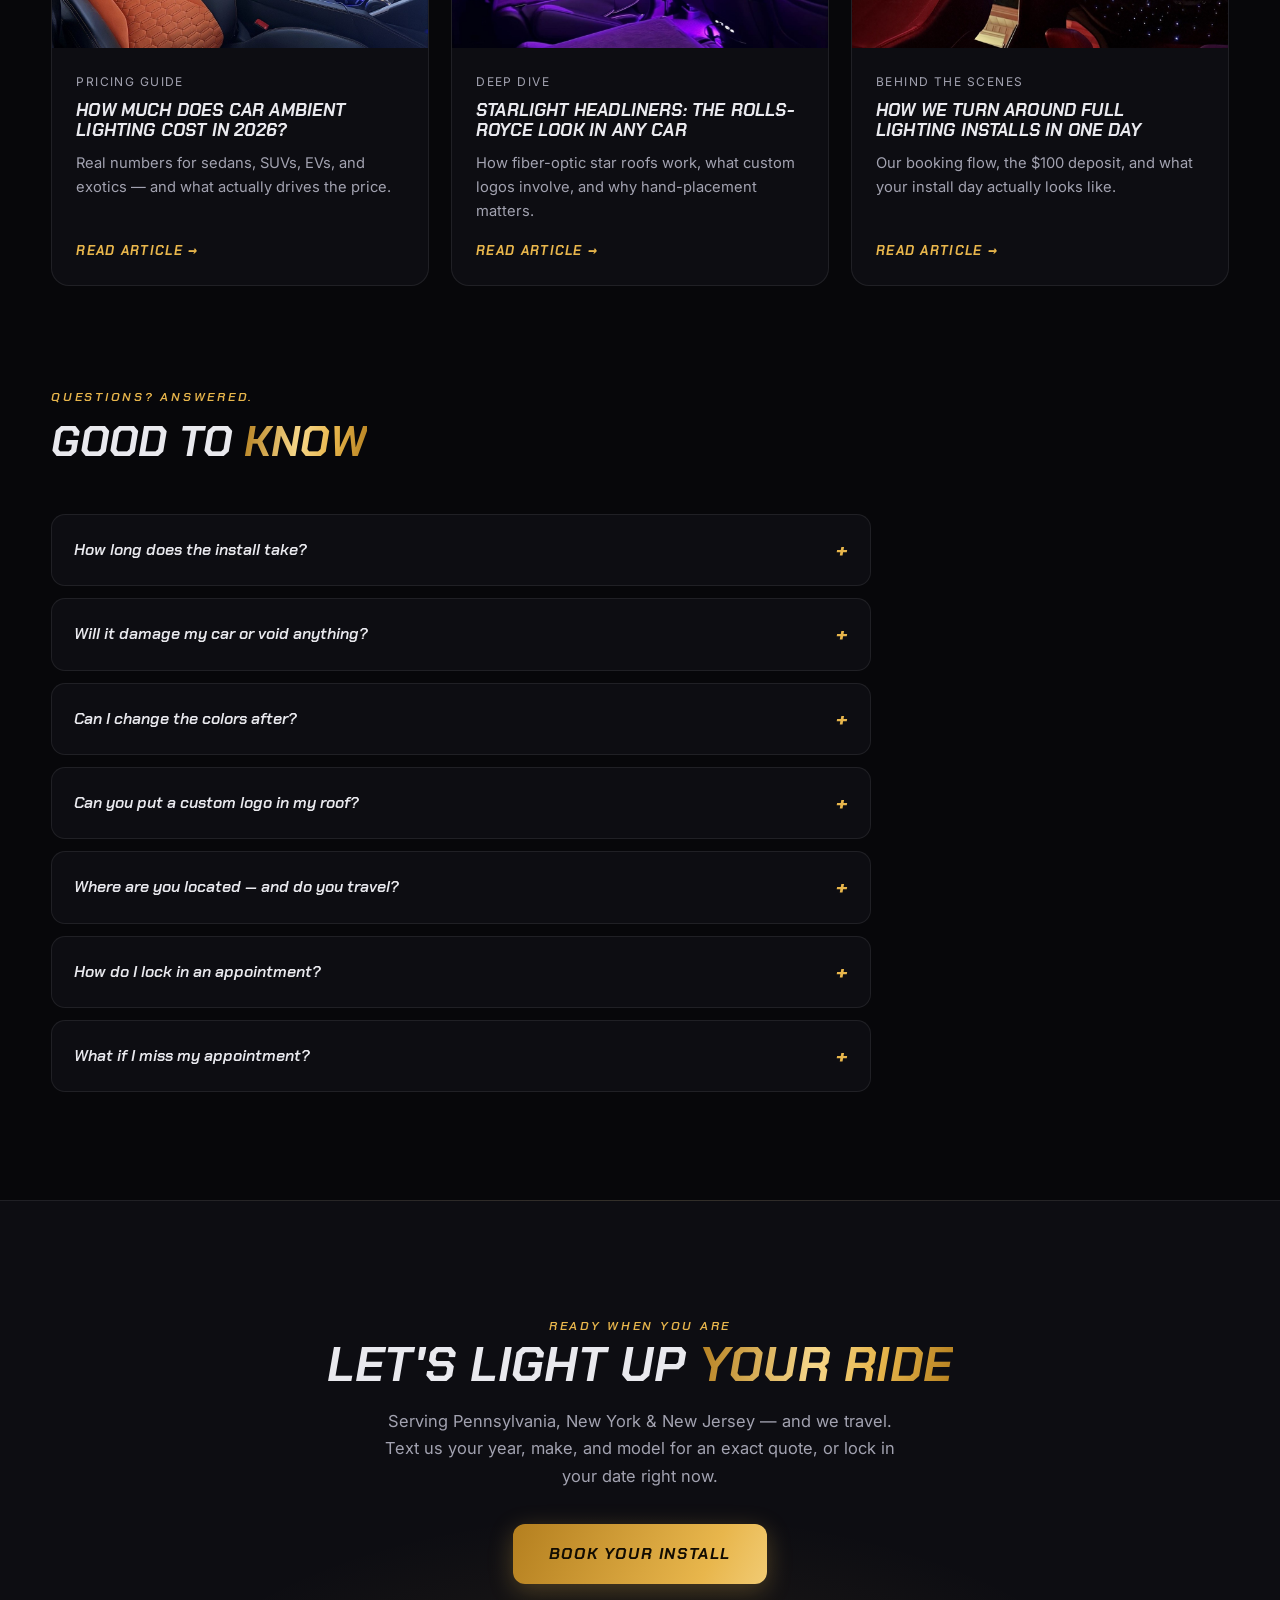
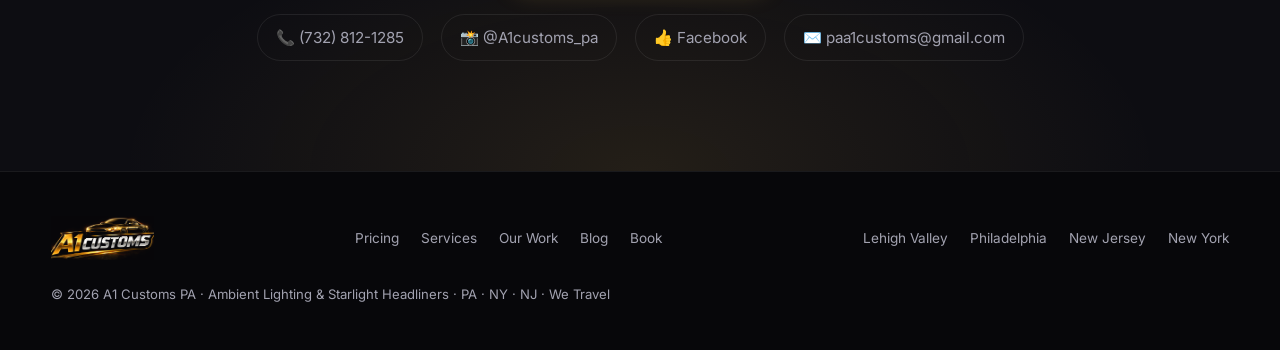
==== commit beddd9e2: "Pricing: STARTING FROM labels, add-ons card, cleaner service cards - STARTING FROM on all pricing ro" ====
--- a/index.html
+++ b/index.html
@@ -114,9 +114,9 @@
           <h3>Ambient Lighting</h3>
           <p class="col-sub">Full-cabin LED accent kit, app-controlled</p>
           <ul class="price-rows">
-            <li><span class="veh">American Cars<small>Basic ambient package</small></span><span class="amt">$400</span></li>
-            <li><span class="veh">Foreign Cars<small>Import-spec kits</small></span><span class="amt">$450</span></li>
-            <li><span class="veh">Electric Cars<small>Tesla, Rivian &amp; more</small></span><span class="amt">$550</span></li>
+            <li><span class="veh">American Cars<small>Basic ambient package</small></span><span class="amt"><small>STARTING FROM</small>$400</span></li>
+            <li><span class="veh">Foreign Cars<small>Import-spec kits</small></span><span class="amt"><small>STARTING FROM</small>$450</span></li>
+            <li><span class="veh">Electric Cars<small>Tesla, Rivian &amp; more</small></span><span class="amt"><small>STARTING FROM</small>$550</span></li>
           </ul>
           <a href="book.html" class="btn btn-ghost">Book Ambient</a>
         </div>
@@ -125,9 +125,9 @@
           <h3>Starlight Headliners</h3>
           <p class="col-sub">Fiber-optic stars, custom logos available</p>
           <ul class="price-rows">
-            <li><span class="veh">Sedans<small>All makes</small></span><span class="amt">$750</span></li>
-            <li><span class="veh">SUVs<small>Standard size</small></span><span class="amt">$825</span></li>
-            <li><span class="veh">Large SUVs<small>Escalade · Suburban · Denali</small></span><span class="amt">$1,150</span></li>
+            <li><span class="veh">Sedans<small>All makes</small></span><span class="amt"><small>STARTING FROM</small>$750</span></li>
+            <li><span class="veh">SUVs<small>Standard size</small></span><span class="amt"><small>STARTING FROM</small>$825</span></li>
+            <li><span class="veh">Large SUVs<small>Escalade · Suburban · Denali</small></span><span class="amt"><small>STARTING FROM</small>$1,150</span></li>
           </ul>
           <a href="book.html" class="btn btn-gold">Book Starlight</a>
         </div>
@@ -135,12 +135,21 @@
           <h3>Package Deals</h3>
           <p class="col-sub">Ambient + starlight, one appointment</p>
           <ul class="price-rows">
-            <li><span class="veh">Sedan Package<small>Ambient + starlight</small></span><span class="amt">$1,050</span></li>
-            <li><span class="veh">SUV Package<small>Ambient + starlight</small></span><span class="amt">$1,250</span></li>
-            <li><span class="veh">Large SUV Package<small>Escalade · Suburban · Denali</small></span><span class="amt">$1,500</span></li>
+            <li><span class="veh">Sedan Package<small>Ambient + starlight</small></span><span class="amt"><small>STARTING FROM</small>$1,050</span></li>
+            <li><span class="veh">SUV Package<small>Ambient + starlight</small></span><span class="amt"><small>STARTING FROM</small>$1,250</span></li>
+            <li><span class="veh">Large SUV Package<small>Escalade · Suburban · Denali</small></span><span class="amt"><small>STARTING FROM</small>$1,500</span></li>
           </ul>
           <a href="book.html" class="btn btn-ghost">Book Package</a>
         </div>
+      </div>
+      <div class="price-col reveal" style="background: var(--bg); margin-top: 22px;">
+        <h3>Add-Ons</h3>
+        <p class="col-sub">Level up any install</p>
+        <ul class="price-rows">
+          <li><span class="veh">Shooting Stars<small>Stars that streak across your starlight roof</small></span><span class="amt"><small>STARTING FROM</small>$150</span></li>
+          <li><span class="veh">Sunroof Ambient<small>Glow accent around your sunroof</small></span><span class="amt"><small>STARTING FROM</small>$175</span></li>
+          <li><span class="veh">Custom Star Logo<small>Your logo hand-placed in the starlight</small></span><span class="amt"><small>STARTING FROM</small>$175</span></li>
+        </ul>
       </div>
       <div class="same-day reveal">⚡ All lighting packages — <b>same-day turnaround</b>. Drop off in the morning, drive out glowing tonight.</div>
     </div>
@@ -183,7 +192,6 @@
           <div class="body">
             <h3>Ambient Lighting</h3>
             <p>Full-cabin LED accent kits — doors, dash, console, and footwells — app-controlled with millions of colors and music sync.</p>
-            <span class="price-tag">$400</span>
           </div>
         </article>
         <article class="svc-card reveal">
@@ -191,7 +199,6 @@
           <div class="body">
             <h3>Starlight Headliners</h3>
             <p>Hundreds of hand-placed fiber-optic stars in your headliner — including custom logos and shooting-star effects.</p>
-            <span class="price-tag">$750</span>
           </div>
         </article>
         <article class="svc-card reveal">
@@ -199,7 +206,6 @@
           <div class="body">
             <h3>Package Deals</h3>
             <p>Ambient lighting + starlight headliner together, installed in one same-day appointment at a bundled price.</p>
-            <span class="price-tag">$1,050</span>
           </div>
         </article>
       </div>
--- a/css/style.css
+++ b/css/style.css
@@ -236,7 +236,7 @@
   box-shadow: 0 20px 60px rgba(0, 0, 0, 0.5);
 }
 .price-col .tag {
-  position: absolute; top: 18px; right: 18px;
+  display: inline-block; margin-bottom: 12px;
   font-family: var(--font-display); font-style: italic; font-weight: 700;
   font-size: 0.66rem; letter-spacing: 0.14em; text-transform: uppercase;
   color: #120c02; background: linear-gradient(115deg, var(--gold), var(--gold-2));
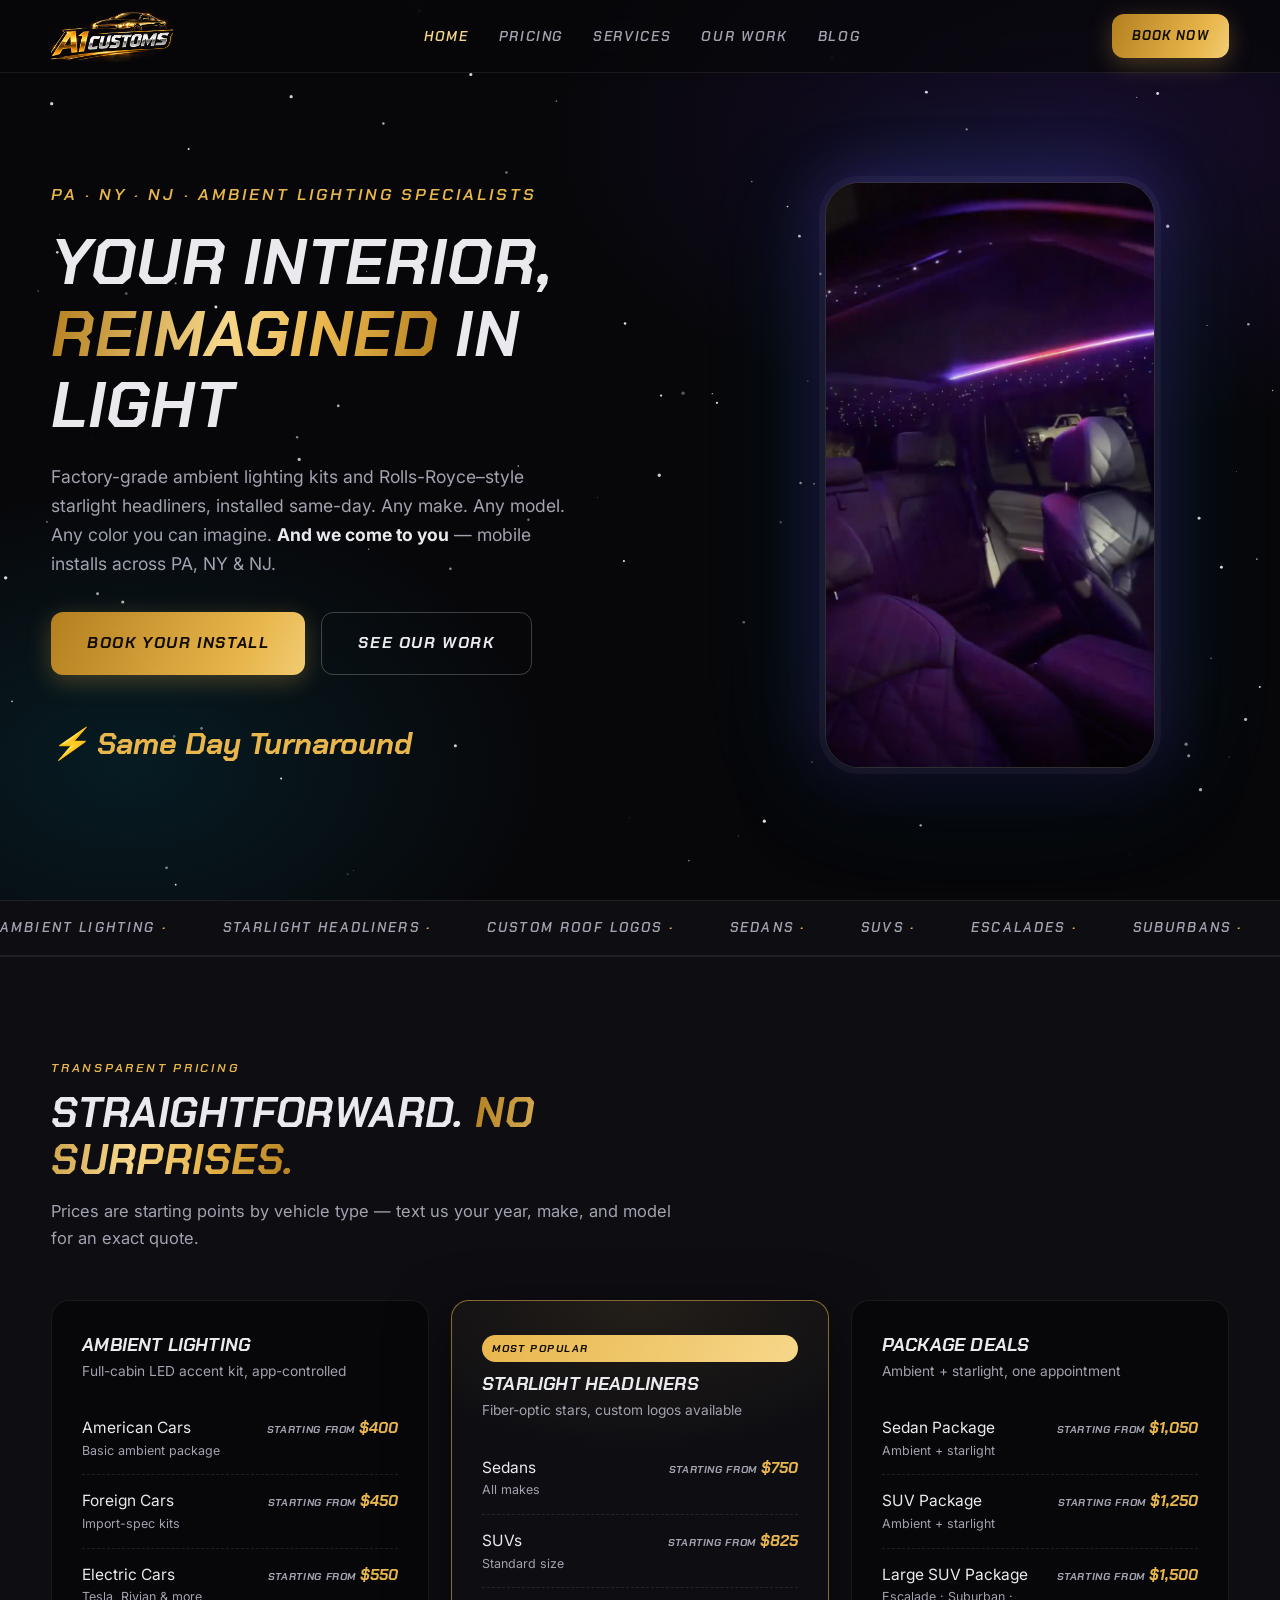
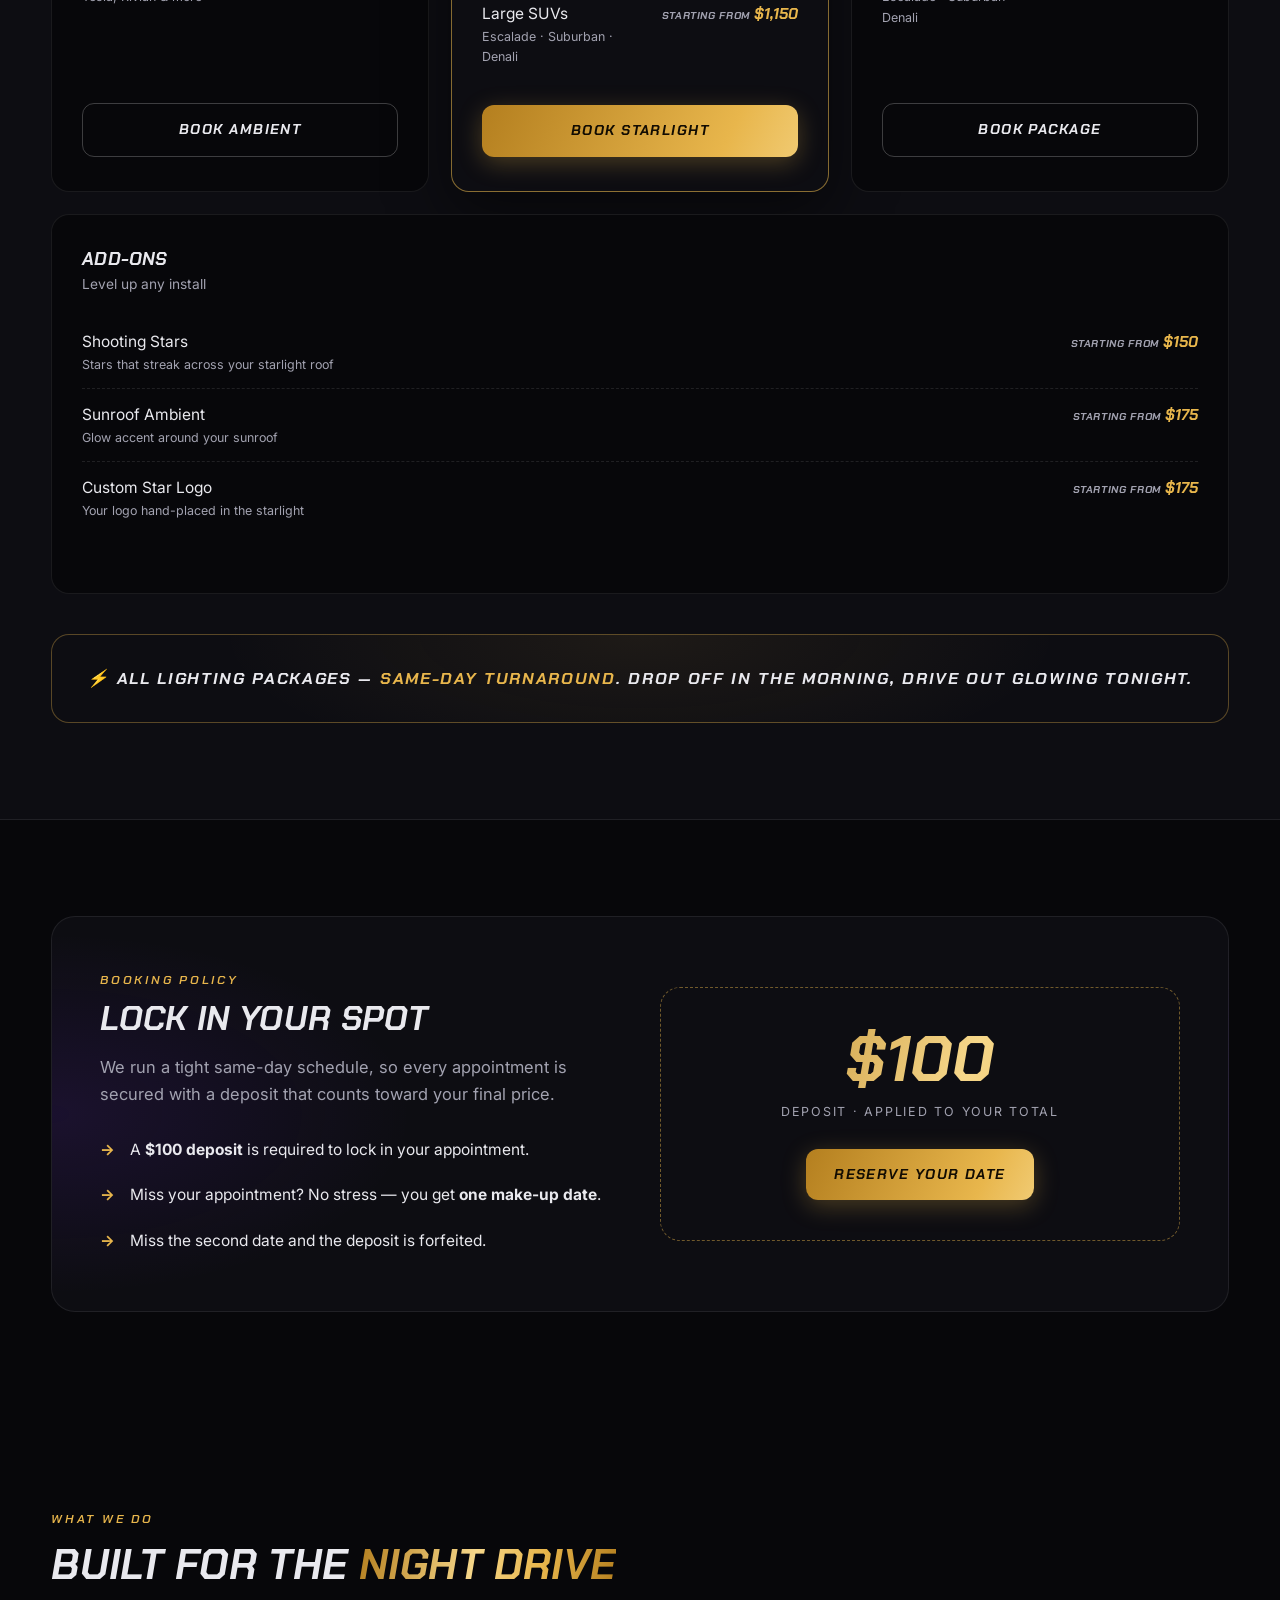
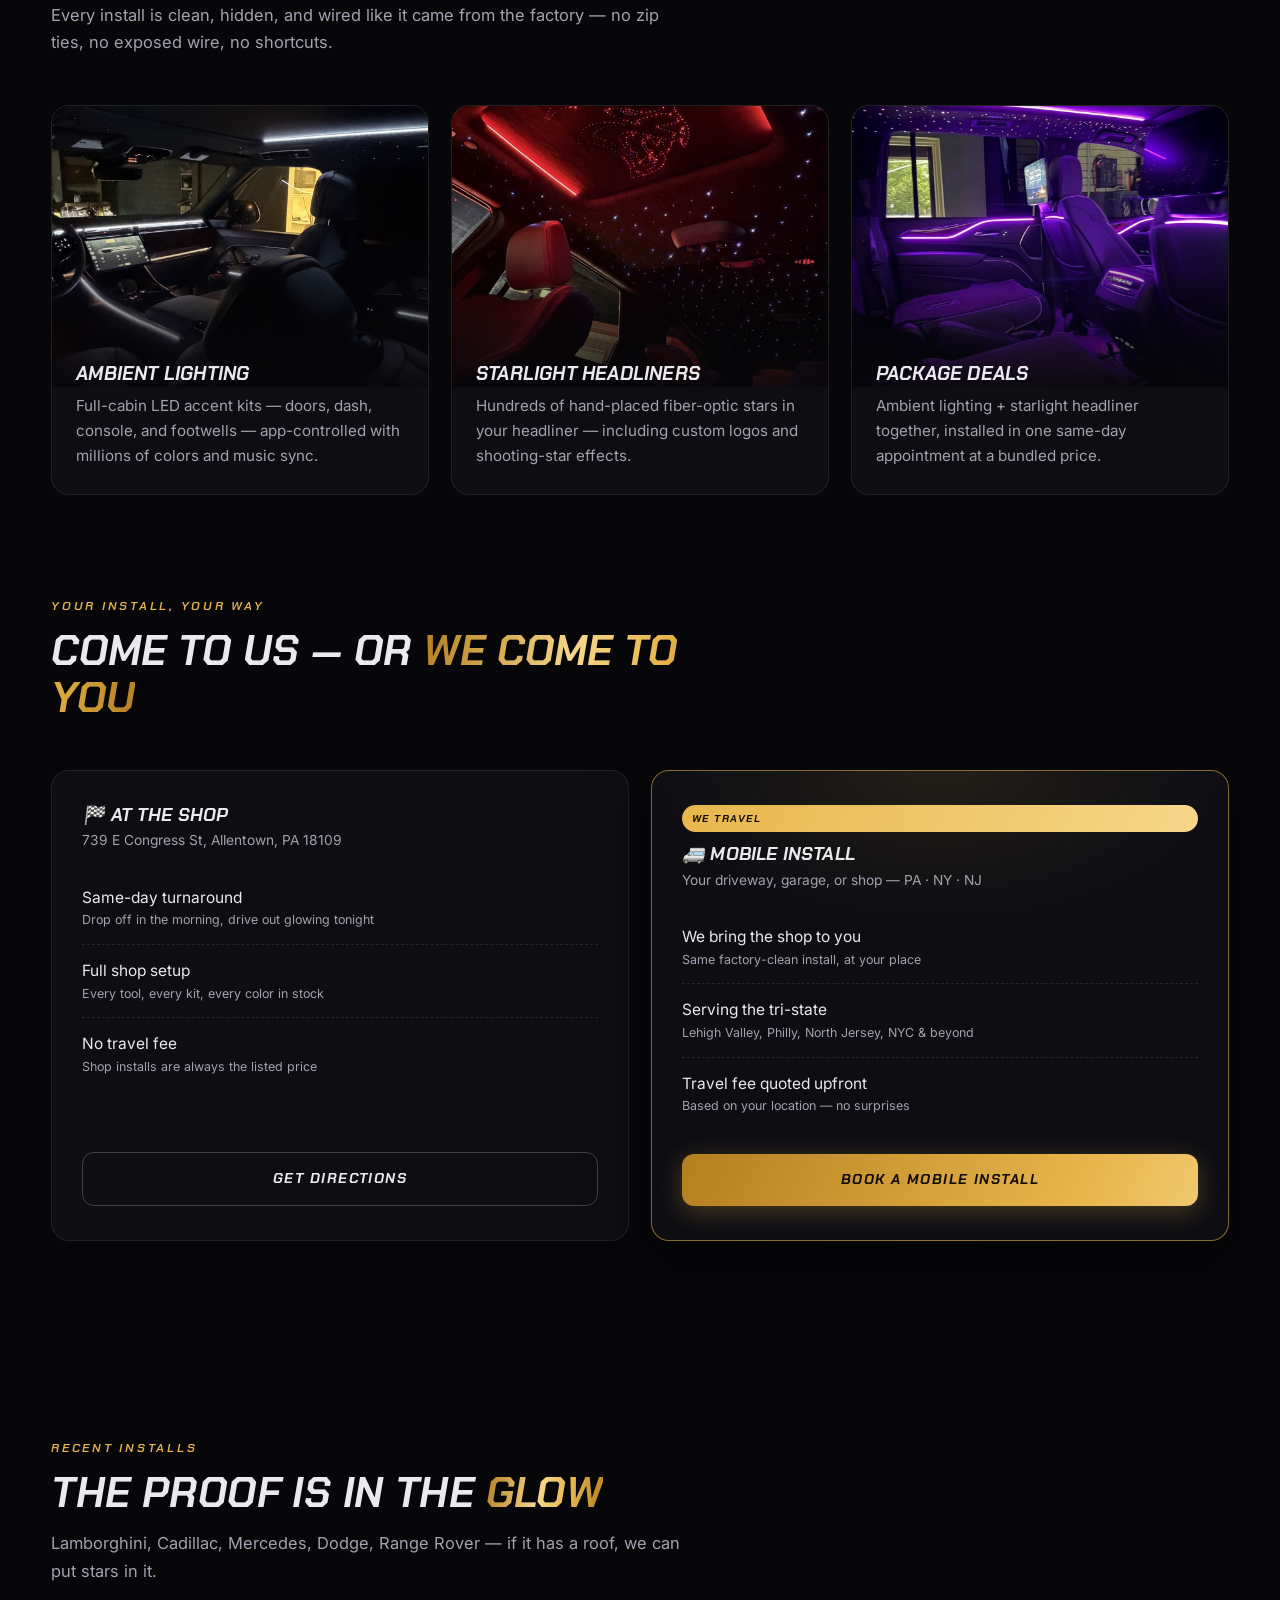
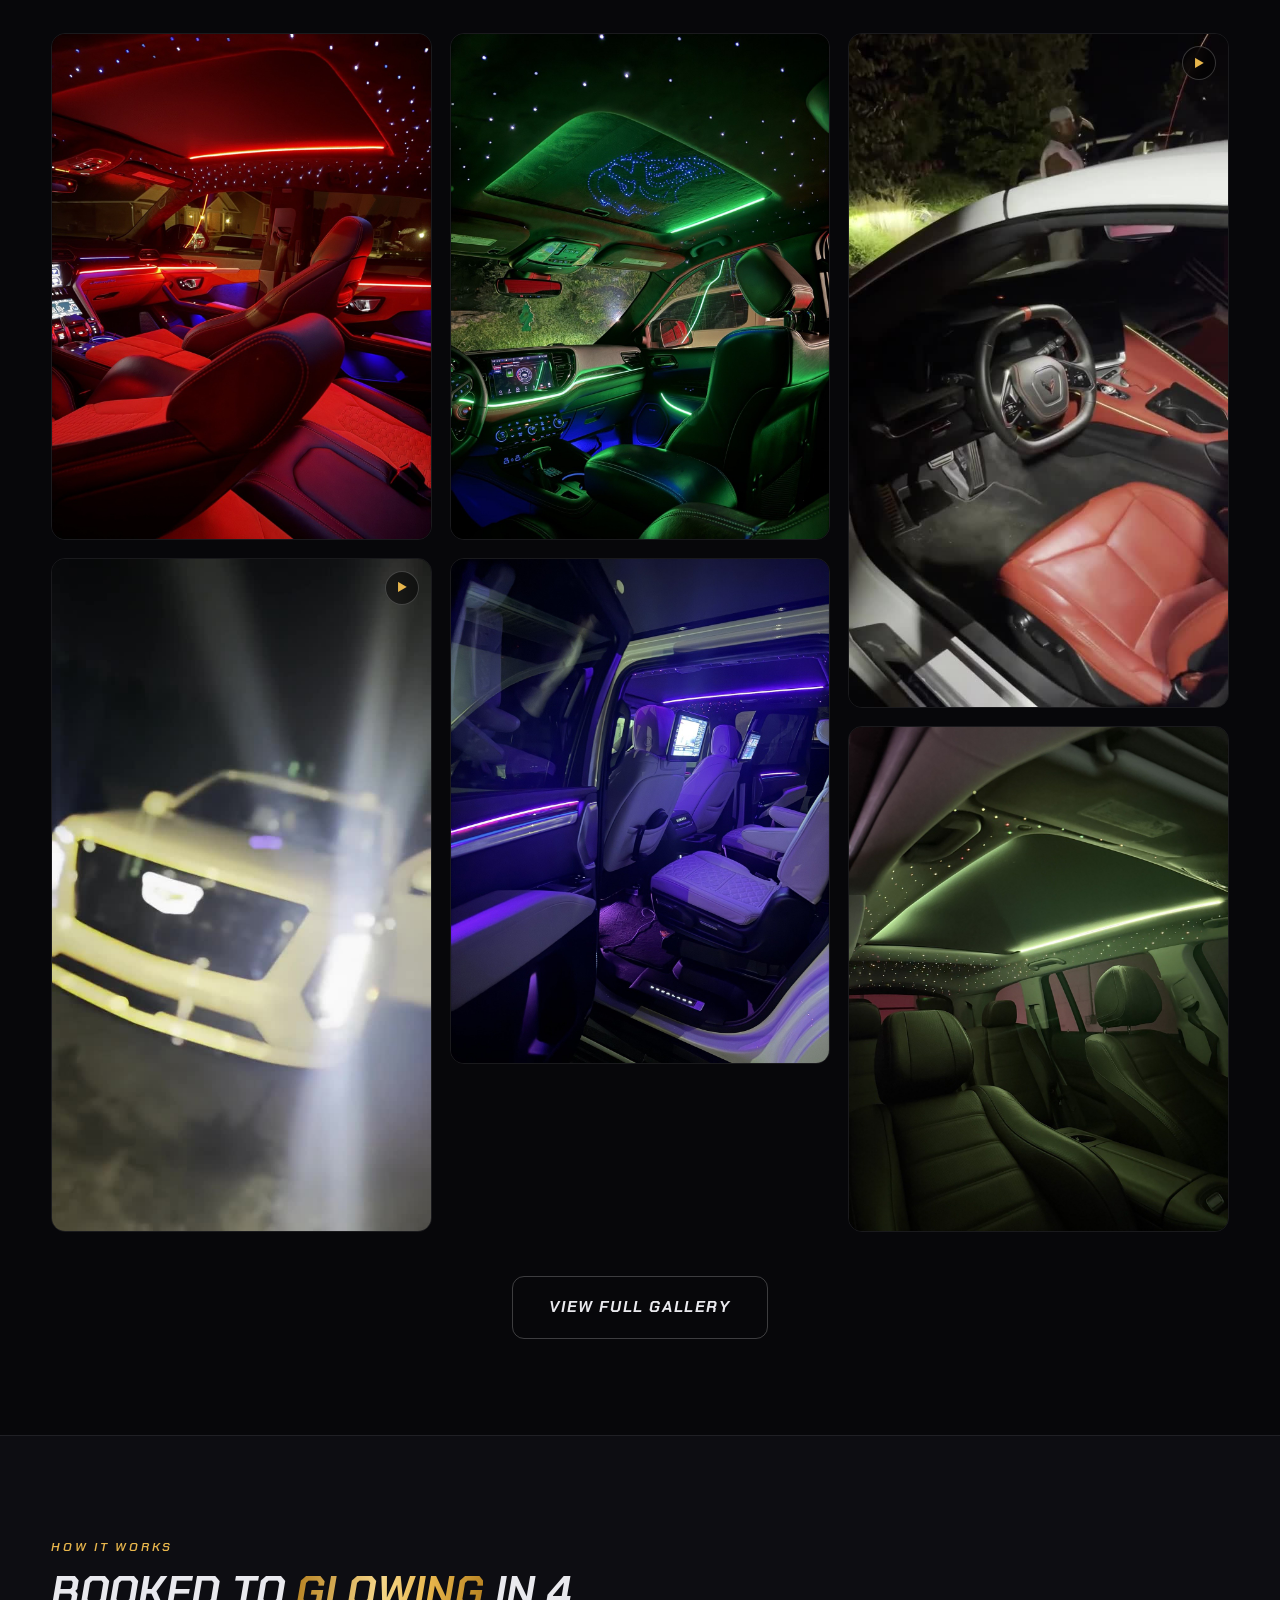
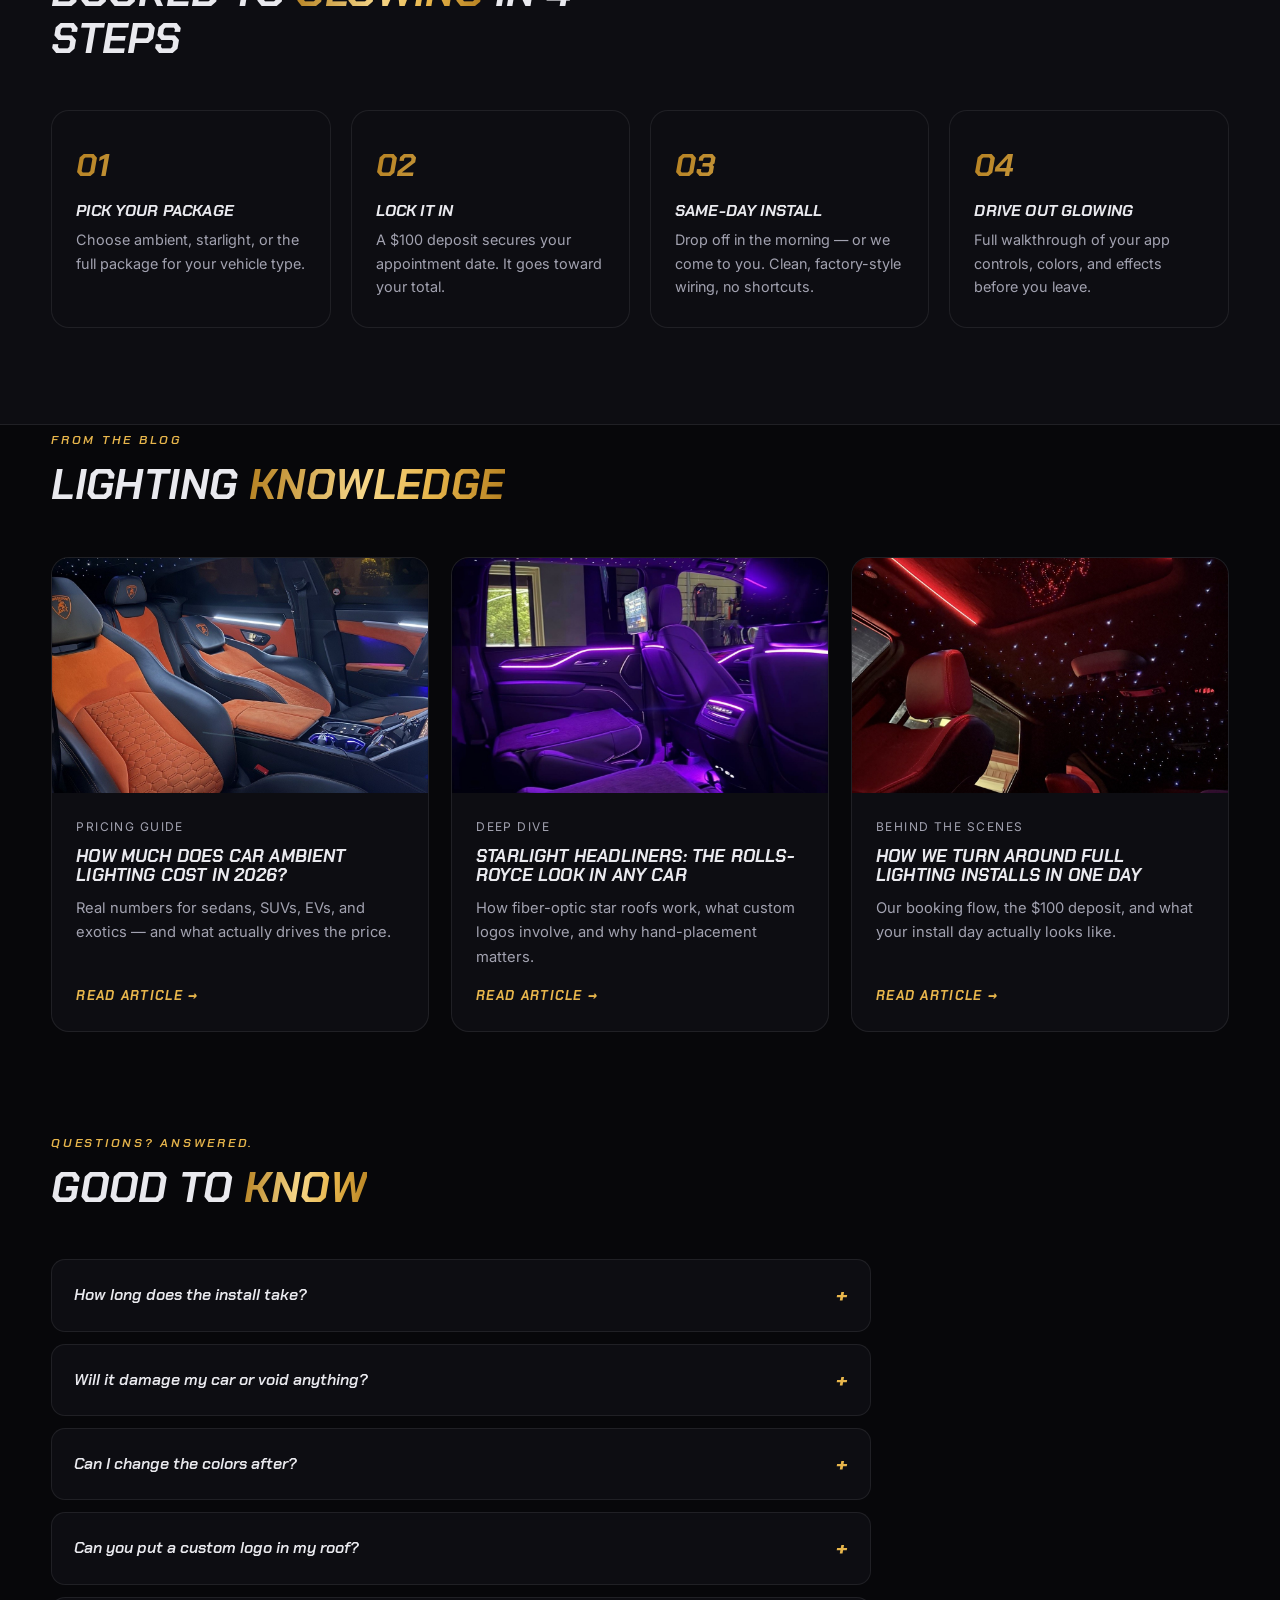
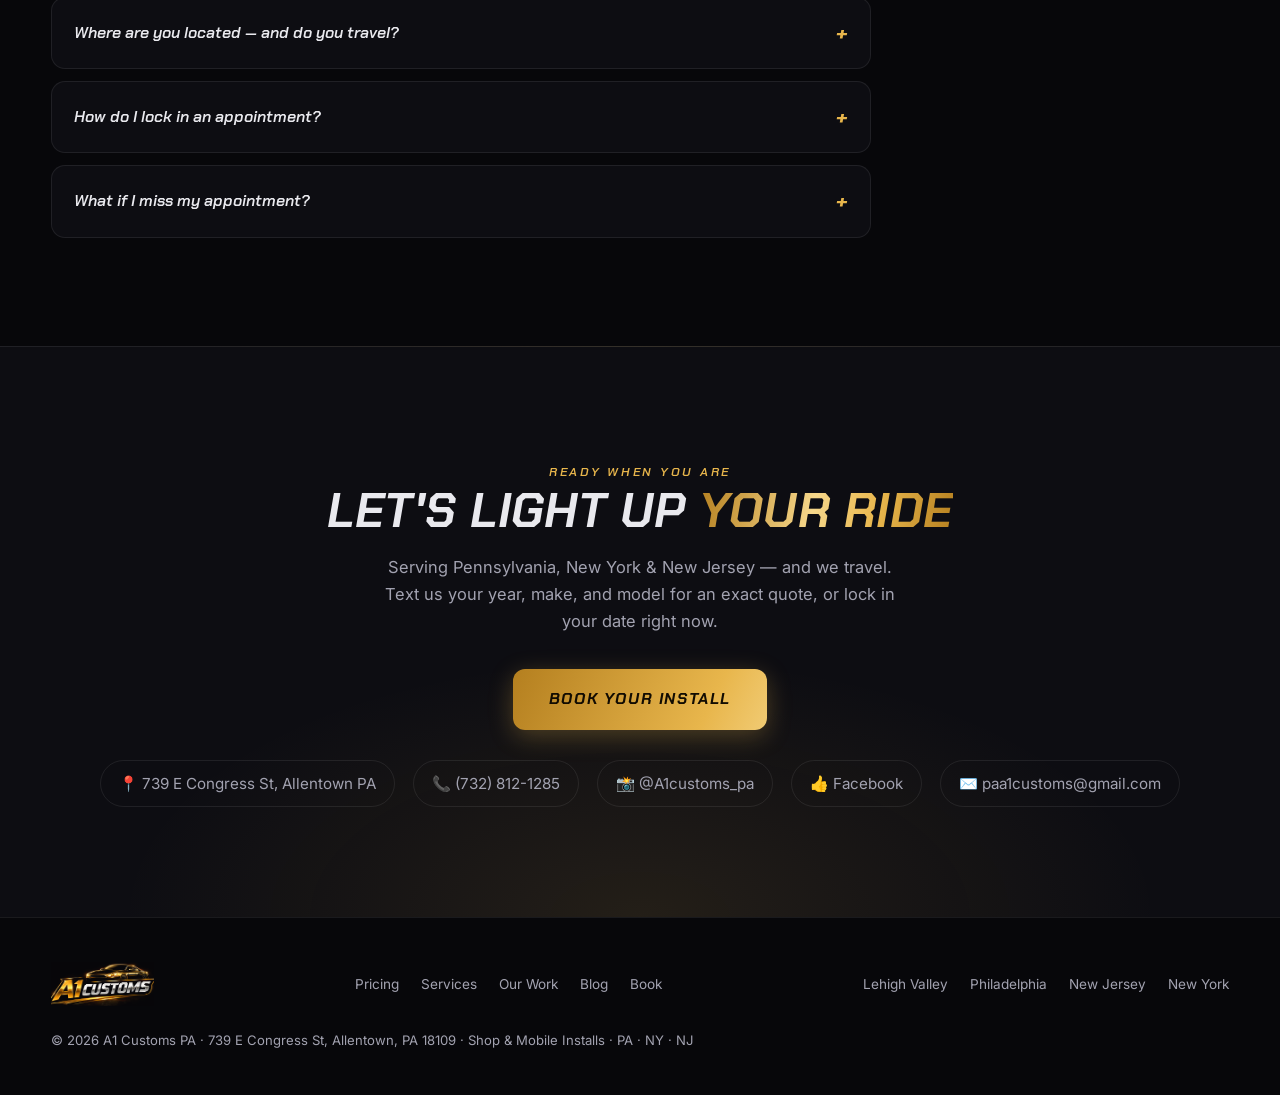
==== commit 4cb32a51: "Shop address + heavy mobile-install promotion - 739 E Congress St, Allentown PA 18109: schema Postal" ====
--- a/index.html
+++ b/index.html
@@ -23,6 +23,7 @@
     "name": "A1 Customs PA",
     "description": "Custom automotive ambient lighting and starlight headliner installation with same-day turnaround.",
     "telephone": "+1-732-812-1285",
+    "address": {"@type": "PostalAddress", "streetAddress": "739 E Congress St", "addressLocality": "Allentown", "addressRegion": "PA", "postalCode": "18109"},
     "email": "paa1customs@gmail.com",
     "areaServed": ["Pennsylvania", "New York", "New Jersey"],
     "sameAs": ["https://www.instagram.com/a1customs_pa", "https://www.facebook.com/people/A1-Customs-PA/61580493064433/"],
@@ -39,7 +40,7 @@
       {"@type": "Question", "name": "Will installing ambient lighting damage my car?", "acceptedAnswer": {"@type": "Answer", "text": "No. Panels are removed with proper trim tools, wiring is hidden and tapped cleanly so it won't drain the battery or cause error codes, and everything returns to factory fit."}},
       {"@type": "Question", "name": "Can I change the ambient lighting colors?", "acceptedAnswer": {"@type": "Answer", "text": "Yes — you control millions of colors, brightness, zones, and music-sync modes from your phone."}},
       {"@type": "Question", "name": "Can you put a custom logo in a starlight headliner?", "acceptedAnswer": {"@type": "Answer", "text": "Yes. Stars are hand-placed one at a time, so they can be shaped into custom logos. Logo work is quoted per design."}},
-      {"@type": "Question", "name": "Where is A1 Customs PA located and do you travel?", "acceptedAnswer": {"@type": "Answer", "text": "A1 Customs PA is based in Pennsylvania and serves PA, New York, and New Jersey. Mobile installs are available for an additional travel fee quoted by location."}},
+      {"@type": "Question", "name": "Where is A1 Customs PA located and do you travel?", "acceptedAnswer": {"@type": "Answer", "text": "The A1 Customs PA shop is at 739 E Congress St, Allentown, PA 18109. Mobile installs are available across PA, New York, and New Jersey for an additional travel fee quoted by location."}},
       {"@type": "Question", "name": "How do I book an appointment?", "acceptedAnswer": {"@type": "Answer", "text": "Send a booking request online, A1 Customs PA confirms your date by text, then a $100 deposit locks it in and counts toward your total."}},
       {"@type": "Question", "name": "What happens if I miss my appointment?", "acceptedAnswer": {"@type": "Answer", "text": "You get one free make-up date. If the second appointment is missed, the deposit is forfeited."}}
     ]
@@ -96,8 +97,8 @@
   <!-- TICKER -->
   <div class="ticker" aria-hidden="true">
     <div class="ticker-track">
-      <span>Ambient Lighting <b>·</b></span><span>Starlight Headliners <b>·</b></span><span>Custom Roof Logos <b>·</b></span><span>Sedans <b>·</b></span><span>SUVs <b>·</b></span><span>Escalades <b>·</b></span><span>Suburbans <b>·</b></span><span>Denalis <b>·</b></span><span>EVs <b>·</b></span><span>Exotics <b>·</b></span><span>We Travel To You <b>·</b></span>
-      <span>Ambient Lighting <b>·</b></span><span>Starlight Headliners <b>·</b></span><span>Custom Roof Logos <b>·</b></span><span>Sedans <b>·</b></span><span>SUVs <b>·</b></span><span>Escalades <b>·</b></span><span>Suburbans <b>·</b></span><span>Denalis <b>·</b></span><span>EVs <b>·</b></span><span>Exotics <b>·</b></span><span>We Travel To You <b>·</b></span>
+      <span>Ambient Lighting <b>·</b></span><span>Starlight Headliners <b>·</b></span><span>Custom Roof Logos <b>·</b></span><span>Sedans <b>·</b></span><span>SUVs <b>·</b></span><span>Escalades <b>·</b></span><span>Suburbans <b>·</b></span><span>Denalis <b>·</b></span><span>EVs <b>·</b></span><span>Exotics <b>·</b></span><span>We Travel To You <b>·</b></span><span>Mobile Installs <b>·</b></span><span>Shop In Allentown <b>·</b></span>
+      <span>Ambient Lighting <b>·</b></span><span>Starlight Headliners <b>·</b></span><span>Custom Roof Logos <b>·</b></span><span>Sedans <b>·</b></span><span>SUVs <b>·</b></span><span>Escalades <b>·</b></span><span>Suburbans <b>·</b></span><span>Denalis <b>·</b></span><span>EVs <b>·</b></span><span>Exotics <b>·</b></span><span>We Travel To You <b>·</b></span><span>Mobile Installs <b>·</b></span><span>Shop In Allentown <b>·</b></span>
     </div>
   </div>
 
@@ -212,6 +213,39 @@
     </div>
   </section>
 
+  <!-- SHOP OR MOBILE -->
+  <section class="section" style="padding-top:0;">
+    <div class="container">
+      <div class="section-head reveal">
+        <span class="eyebrow">Your Install, Your Way</span>
+        <h2>Come To Us — Or <span class="gold-text">We Come To You</span></h2>
+      </div>
+      <div class="pricing-wrap" style="grid-template-columns: 1fr 1fr;">
+        <div class="price-col reveal" style="background: var(--bg-2);">
+          <h3>🏁 At The Shop</h3>
+          <p class="col-sub">739 E Congress St, Allentown, PA 18109</p>
+          <ul class="price-rows">
+            <li><span class="veh">Same-day turnaround<small>Drop off in the morning, drive out glowing tonight</small></span></li>
+            <li><span class="veh">Full shop setup<small>Every tool, every kit, every color in stock</small></span></li>
+            <li><span class="veh">No travel fee<small>Shop installs are always the listed price</small></span></li>
+          </ul>
+          <a href="https://maps.google.com/?q=739+E+Congress+St,+Allentown,+PA+18109" target="_blank" rel="noopener" class="btn btn-ghost">Get Directions</a>
+        </div>
+        <div class="price-col featured reveal">
+          <span class="tag">We Travel</span>
+          <h3>🚐 Mobile Install</h3>
+          <p class="col-sub">Your driveway, garage, or shop — PA · NY · NJ</p>
+          <ul class="price-rows">
+            <li><span class="veh">We bring the shop to you<small>Same factory-clean install, at your place</small></span></li>
+            <li><span class="veh">Serving the tri-state<small>Lehigh Valley, Philly, North Jersey, NYC &amp; beyond</small></span></li>
+            <li><span class="veh">Travel fee quoted upfront<small>Based on your location — no surprises</small></span></li>
+          </ul>
+          <a href="book.html" class="btn btn-gold">Book A Mobile Install</a>
+        </div>
+      </div>
+    </div>
+  </section>
+
   <!-- GALLERY PREVIEW -->
   <section class="section" id="work">
     <div class="container">
@@ -315,7 +349,7 @@
         </details>
         <details class="reveal">
           <summary>Where are you located — and do you travel?</summary>
-          <p class="faq-a">We're based in Pennsylvania and serve PA, New York, and New Jersey. And yes — we travel. Mobile installs add a travel fee based on your location — tell us where you are when you book and we'll quote it upfront, no surprises.</p>
+          <p class="faq-a">Our shop is at 739 E Congress St, Allentown, PA 18109 — and yes, we travel. We serve PA, New York, and New Jersey with mobile installs. Mobile installs add a travel fee based on your location — tell us where you are when you book and we'll quote it upfront, no surprises.</p>
         </details>
         <details class="reveal">
           <summary>How do I lock in an appointment?</summary>
@@ -337,6 +371,7 @@
       <p>Serving Pennsylvania, New York &amp; New Jersey — and we travel. Text us your year, make, and model for an exact quote, or lock in your date right now.</p>
       <a href="book.html" class="btn btn-gold btn-lg">Book Your Install</a>
       <div class="contact-links">
+        <a href="https://maps.google.com/?q=739+E+Congress+St,+Allentown,+PA+18109" target="_blank" rel="noopener">📍 739 E Congress St, Allentown PA</a>
         <a href="tel:+17328121285">📞 (732) 812-1285</a>
         <a href="https://www.instagram.com/a1customs_pa" target="_blank" rel="noopener">📸 @A1customs_pa</a>
         <a href="https://www.facebook.com/people/A1-Customs-PA/61580493064433/" target="_blank" rel="noopener">👍 Facebook</a>
@@ -361,7 +396,7 @@
         <a href="locations/new-jersey.html">New Jersey</a>
         <a href="locations/new-york.html">New York</a>
       </div>
-      <p>© 2026 A1 Customs PA · Ambient Lighting &amp; Starlight Headliners · PA · NY · NJ · We Travel</p>
+      <p>© 2026 A1 Customs PA · 739 E Congress St, Allentown, PA 18109 · Shop &amp; Mobile Installs · PA · NY · NJ</p>
     </div>
   </footer>
 
